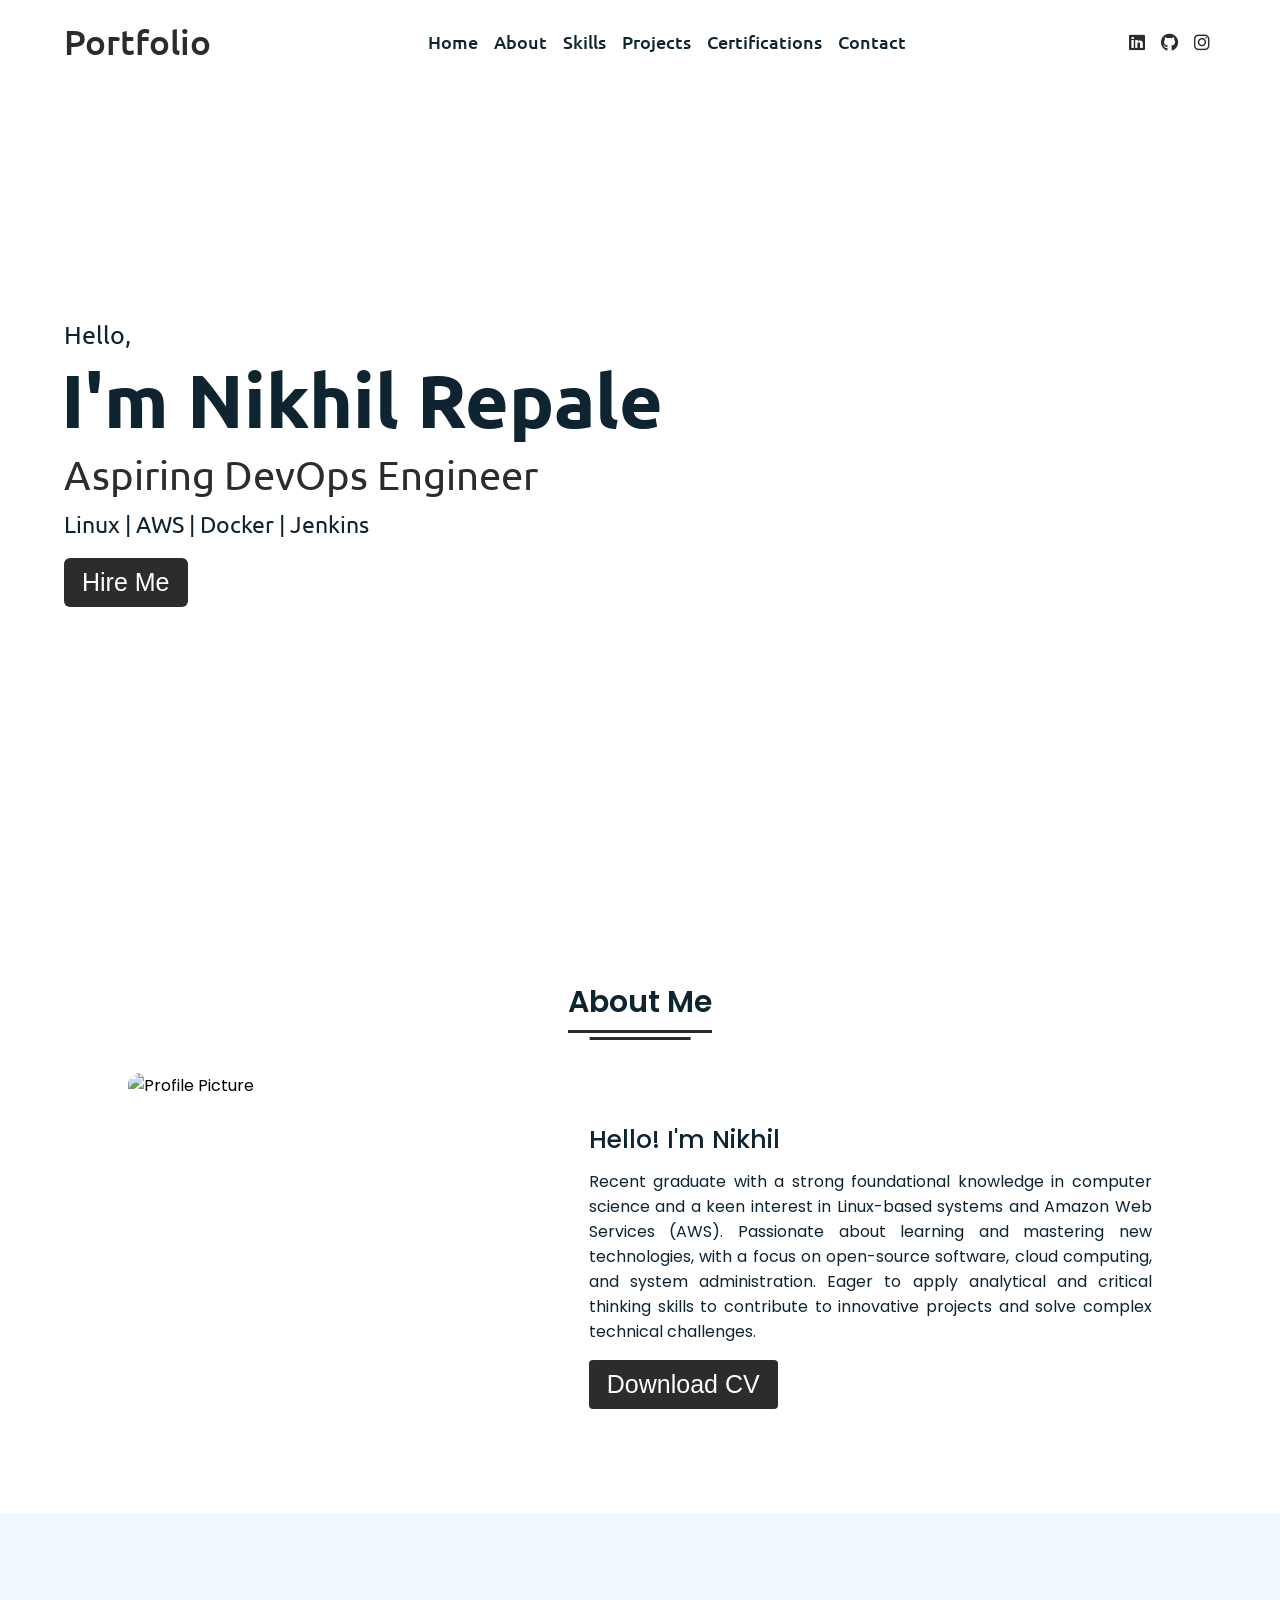
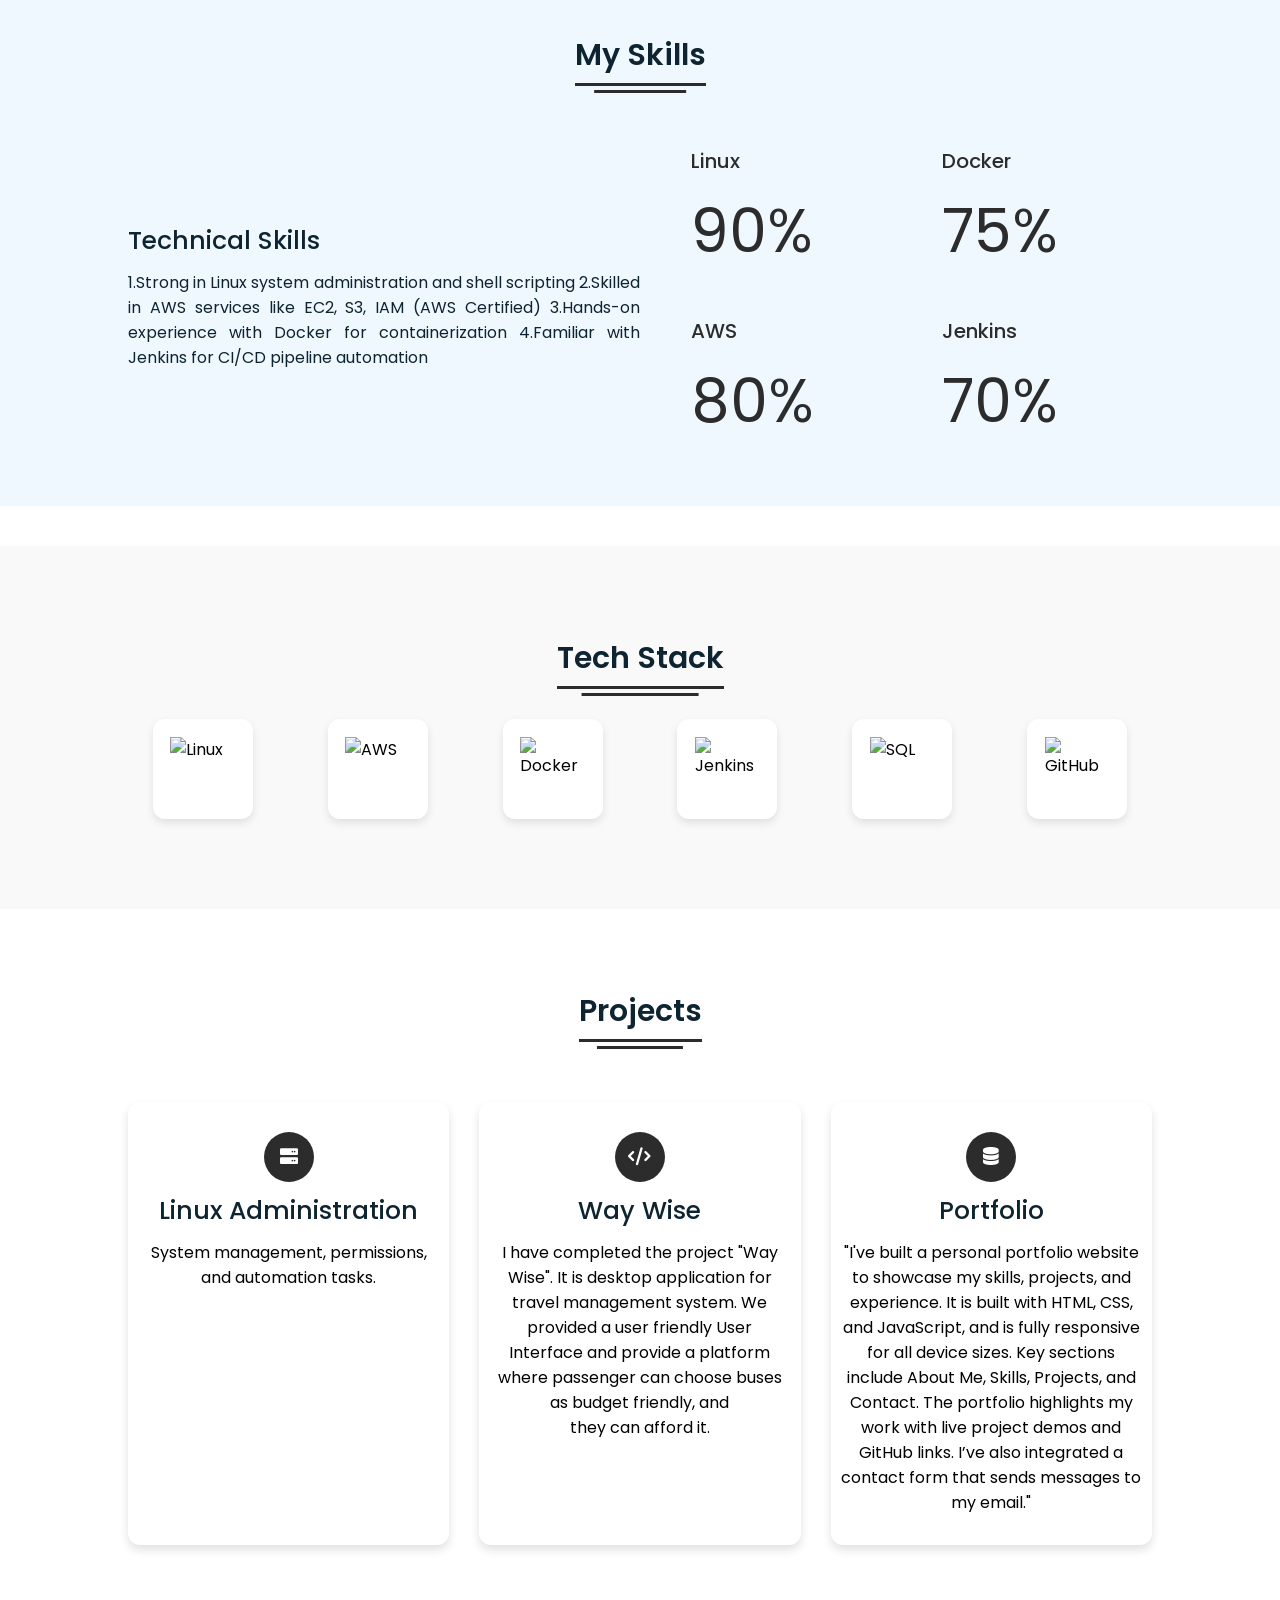
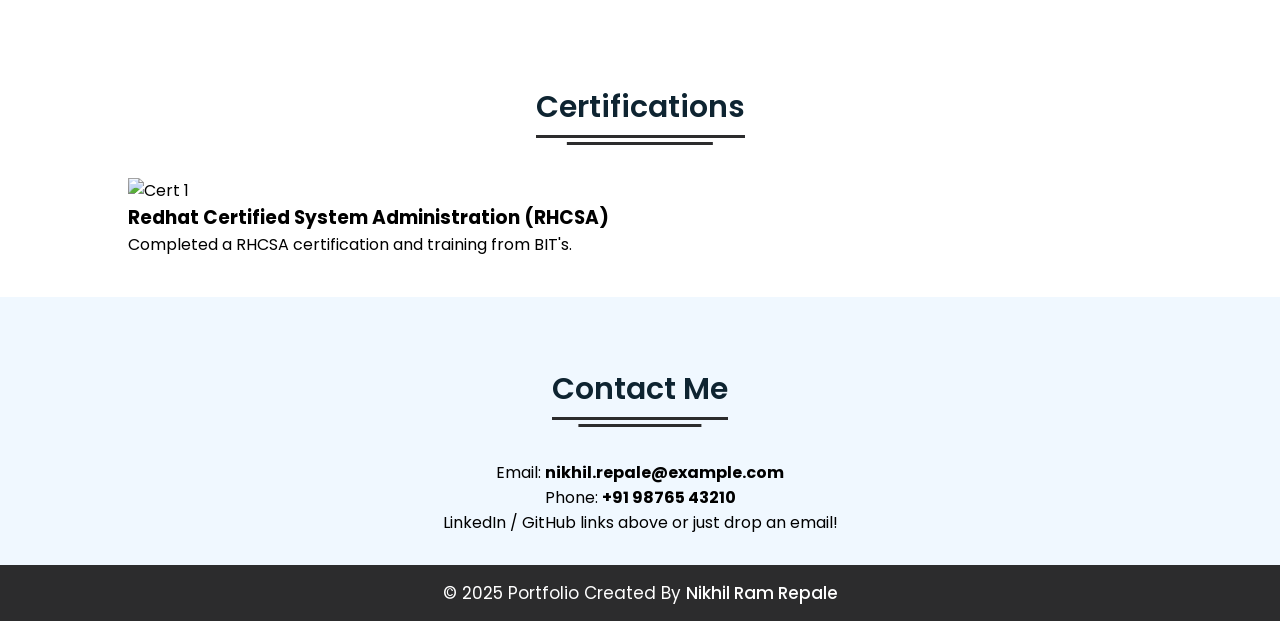
==== index.html @ cbb6d44f "Update index.html" ====
<!DOCTYPE html>
<html lang="en">
<head>
  <meta charset="UTF-8" />
  <meta name="viewport" content="width=device-width, initial-scale=1.0"/>
  <title>Nikhil Repale | Portfolio</title>
  <link rel="stylesheet" href="https://cdnjs.cloudflare.com/ajax/libs/font-awesome/6.0.0-beta3/css/all.min.css"/>
  <link rel="stylesheet" href="style.css" />
</head>
<body>
  <!-- Scroll Button -->
  <div class="scroll-button">
    <a href="#home"><i class="fas fa-arrow-up"></i></a>
  </div>

  <!-- Navigation -->
  <nav>
    <div class="navbar">
      <div class="logo"><a href="#">Portfolio</a></div>
      <ul class="menu">
        <div class="cancel-btn"><i class="fas fa-times"></i></div>
        <li><a href="#home">Home</a></li>
        <li><a href="#about">About</a></li>
        <li><a href="#skills">Skills</a></li>
        <li><a href="#services">Projects</a></li>
        <li><a href="#certifications">Certifications</a></li>
        <li><a href="#contact">Contact</a></li>
      </ul>
      <div class="media-icons">
        <a href="https://www.linkedin.com/in/nikhil-repale-0009b2233/" target="_blank" class="so"><i class="fab fa-linkedin"></i></a>
        <a href="https://github.com/Nikhil-Repale" target="_blank" class="so"><i class="fab fa-github"></i></a>
        <a href="https://www.instagram.com/nik.rn.2202/" target="_blank" class="so"><i class="fab fa-instagram"></i></a>
      </div>
      <div class="menu-btn"><i class="fas fa-bars"></i></div>
    </div>
  </nav>

  <!-- Home Section -->
  <section class="home" id="home">
    <div class="home-content">
      <div class="text-one">Hello,</div>
      <div class="text-two">I'm Nikhil Repale</div>
      <div class="text-three">Aspiring DevOps Engineer</div>
      <div class="text-four">Linux | AWS | Docker | Jenkins </div>
      <div class="button"><button>Hire Me</button></div>
    </div>
  </section>

  <!-- About Section -->
  <section class="about" id="about">
    <div class="content">
      <div class="title"><span>About Me</span></div>
      <div class="about-details">
        <div class="left"><img src=".images/profile.JPG" alt="Profile Picture" /></div>
        <div class="right">
          <div class="topic">Hello! I'm Nikhil</div>
          <p>Recent graduate with a strong foundational knowledge in computer science and a keen interest in Linux-based systems and Amazon Web Services (AWS). Passionate about learning and mastering new technologies, with a focus on open-source software, cloud computing, and system administration. Eager to apply analytical and critical thinking skills to contribute to innovative projects and solve complex technical challenges.</p>
          <div class="button">
            <a href="Nikhil_Repale_Resume2.pdf" download>
              <button>Download CV</button>
            </a>
          </div>
        </div>
      </div>
    </div>
  </section>

  <!-- Skills Section -->
  <section class="skills" id="skills">
    <div class="content">
      <div class="title"><span>My Skills</span></div>
      <div class="skills-details">
        <div class="text">
          <div class="topic">Technical Skills</div>
          <p>1.Strong in Linux system administration and shell scripting

            2.Skilled in AWS services like EC2, S3, IAM (AWS Certified)
            
            3.Hands-on experience with Docker for containerization
            
            4.Familiar with Jenkins for CI/CD pipeline automation</p>
        </div>
        <div class="boxes">
          <div class="box"><div class="topic">Linux</div><div class="per">90%</div></div>
          <div class="box"><div class="topic">Docker</div><div class="per">75%</div></div>
          <div class="box"><div class="topic">AWS</div><div class="per">80%</div></div>
          <div class="box"><div class="topic">Jenkins</div><div class="per">70%</div></div>
        </div>
      </div>
    </div>
  </section>

  <!-- Tech Stack Section -->
  <section class="tech-stack" id="tech-stack">
    <div class="content">
      <div class="title"><span>Tech Stack</span></div>
      <div class="tech-icons">
        <div class="tech-icon">
          <img src="images\maxresdefault.jpg" alt="Linux" />
        </div>
        <div class="tech-icon">
          <img src="images\Amazon-Web-Services-AWS-Symbol.jpg" alt="AWS" />
        </div>
        <div class="tech-icon">
          <img src="images\th.jpg" alt="Docker" />
        </div>
        <div class="tech-icon">
          <img src="images\Jenkins-Emblem (1).jpg" alt="Jenkins" />
        </div>
        <div class="tech-icon">
          <img src="images\sql image.jpg" alt="SQL" />
        </div>
        <div class="tech-icon">
          <img src="images\GitHub-Logo.jpg" alt="GitHub" />
        </div>
      </div>
    </div>
  </section>

  <!-- Projects Section -->
  <section class="services" id="services">
    <div class="content">
      <div class="title"><span>Projects</span></div>
      <div class="boxes">
        <div class="box">
          <div class="icon"><i class="fas fa-server"></i></div>
          <div class="topic">Linux Administration</div>
          <p>System management, permissions, and automation tasks.</p>
        </div>
        <div class="box">
          <div class="icon"><i class="fas fa-code"></i></div>
          <div class="topic">Way Wise</div>
          <p>I have completed the project "Way Wise". It is desktop application for travel management system. We provided a user friendly User Interface and provide a platform where passenger can choose buses as budget friendly, and they can afford it.</p>
        </div>
        <div class="box">
          <div class="icon"><i class="fas fa-database"></i></div>
          <div class="topic">Portfolio</div>
          <p>"I've built a personal portfolio website to showcase my skills, projects, and experience. It is built with HTML, CSS, and JavaScript, and is fully responsive for all device sizes. Key sections include About Me, Skills, Projects, and Contact. The portfolio highlights my work with live project demos and GitHub links. I’ve also integrated a contact form that sends messages to my email."</p>
        </div>
      </div>
    </div>
  </section>

  <!-- Certifications Section -->
  <section class="certifications" id="certifications">
    <div class="content">
      <div class="title"><span>Certifications</span></div>
      <div class="certification">
        <img src="images\Red_Hat_Certified_System_Administrator__RHCSA__Badge20250116-29-49tqzb_page-0001.jpg" alt="Cert 1">
        <h3>Redhat Certified System Administration (RHCSA)</h3>
        <p>Completed a RHCSA certification and training from BIT's.</p>
      </div>
      <!--
      <div class="certification">
        <img src="images\AWS Certified Solutions Architect - Associate certificate_page-0001.jpg" alt="Cert 2">
        <h3>AWS Solution Architect Associate</h3>
        <p>Certified AWS Solution Architect Associate with good knowledge and familiar with AWS platform.</p>
      </div>
      -->
    </div>
  </section>

  <!-- Contact Section -->
  <section class="contact" id="contact">
    <div class="content">
      <div class="title"><span>Contact Me</span></div>
      <div class="text">
        <p>Email: <strong>nikhil.repale@example.com</strong></p>
        <p>Phone: <strong>+91 98765 43210</strong></p>
        <p>LinkedIn / GitHub links above or just drop an email!</p>
      </div>
    </div>
  </section>

  <!-- Footer -->
  <footer>
    <div class="text">
      <span>&copy; 2025 Portfolio Created By <a href="#">Nikhil Ram Repale</a></span>
    </div>
  </footer>

  <script src="script.js"></script>
</body>
</html>
---- style.css ----
/* Google Font CDN Link */
@import url('https://fonts.googleapis.com/css2?family=Poppins:wght@400;500;600;700&family=Ubuntu:wght@400;500;700&display=swap');
*{
  margin: 0;
  padding: 0;
  box-sizing: border-box;
  text-decoration: none;
  scroll-behavior: smooth;
}
/* Custom Scroll Bar CSS */
::-webkit-scrollbar {
    width: 10px;
}
::-webkit-scrollbar-track {
    background: #f1f1f1;
}
::-webkit-scrollbar-thumb {
    background: #2c2c2d;
    border-radius: 12px;
    transition: all 0.3s ease;
}
::-webkit-scrollbar-thumb:hover {
    background: #2c2c2d;
}
/* navbar styling */
nav{
  position: fixed;
  width: 100%;
  padding: 20px 0;
  z-index: 998;
  transition: all 0.3s ease;
  font-family: 'Ubuntu', sans-serif;
}
nav.sticky{
  background: #2c2c2d;
  padding: 13px 0;
}
nav .navbar{
  width: 90%;
  display: flex;
  justify-content: space-between;
  align-items: center;
  margin: auto;
}
nav .navbar .logo a{
  font-weight: 500;
  font-size: 35px;
  color: #2c2c2d;
}
nav.sticky .navbar .logo a{
  color: #fff;
}
nav .navbar .menu{
  display: flex;
  position: relative;
}
nav .navbar .menu li{
  list-style: none;
  margin: 0 8px;
}
.navbar .menu a{
  font-size: 18px;
  font-weight: 500;
  color: #0E2431;
  padding: 6px 0;
  transition: all 0.4s ease;
}
.navbar .menu a:hover{
  color: #2c2c2d;
}
nav.sticky .menu a{
  color: #FFF;
}
nav.sticky .menu a:hover{
  color: #0E2431;
}
.navbar .media-icons a{
  color: #2c2c2d;
  font-size: 18px;
  margin: 0 6px;
}
nav.sticky .media-icons a{
  color: #FFF;
}
/* Side Navigation Menu Button CSS */
nav .menu-btn,
.navbar .menu .cancel-btn{
  position: absolute;
  color: #fff;
  right: 30px;
  top: 20px;
  font-size: 20px;
  cursor: pointer;
  transition: all 0.3s ease;
  display: none;
}
nav .menu-btn{
  color: #2c2c2d;
}
nav.sticky .menu-btn{
  color: #FFF;
}
.navbar .menu .menu-btn{
  color: #fff;
}
/* home section styling */
.home{
  height: 100vh;
  width: 100%;
  background: url("images/background.png") no-repeat;
  background-size: cover;
  background-position: center;
  background-attachment: fixed;
  font-family: 'Ubuntu', sans-serif;
}
.home .home-content{
  width: 90%;
  height: 100%;
  margin: auto;
  display: flex;
  flex-direction: column;
  justify-content: center;
}
.home .text-one{
  font-size: 25px;
  color: #0E2431;
}
.home .text-two{
  color: #0E2431;
  font-size: 75px;
  font-weight: 600;
  margin-left: -3px;
}
.home .text-three{
  font-size: 40px;
  margin: 5px 0;
  color: #2c2c2d;
}
.home .text-four{
  font-size: 23px;
  margin: 5px 0;
  color: #0E2431;
}
.home .button{
  margin: 14px 0;
}
.home .button button{
  outline: none;
  padding: 8px 16px;
  border-radius: 6px;
  font-size: 25px;
  font-weight: 400;
  background: #2c2c2d;
  color: #fff;
  cursor: pointer;
  border: 2px solid transparent;
  transition: all 0.4s ease;
}
.home .button button:hover{
  border-color: #2c2c2d;
  background-color: #fff;
  color: #2c2c2d;
}
/* About Section Styling */
section{
  padding-top: 40px;
}
section .content{
  width: 80%;
  margin: 40px auto;
  font-family: 'Poppins', sans-serif;
}
.about .about-details{
  display: flex;
  justify-content: space-between;
  align-items: center;
}
section .title{
  display: flex;
  justify-content: center;
  margin-bottom: 40px;
}
section .title span{
  color: #0E2431;
  font-size: 30px;
  font-weight: 600;
  position: relative;
  padding-bottom: 8px;
}
section .title span::before,
section .title span::after{
  content: '';
  position: absolute;
  height: 3px;
  width: 100%;
  background: #2c2c2d;
  left: 0;
  bottom: 0;
}
section .title span::after{
  bottom: -7px;
  width: 70%;
  left: 50%;
  transform: translateX(-50%);
}
.about .about-details .left{
  width: 45%;
}
.about .left img{
  height: 400px;
  width: 400px;
  object-fit: cover;
  border-radius: 12px;
}
.about-details .right{
  width: 55%;
}
section  .topic{
  color: #0E2431;
  font-size: 25px;
  font-weight: 500;
  margin-bottom: 10px;
}
.about-details .right p{
  text-align: justify;
  color: #0E2431;
}
section .button{
  margin: 16px 0;
}
section .button button{
  outline: none;
  padding: 8px 16px;
  border-radius: 4px;
  font-size: 25px;
  font-weight: 400;
  background: #2c2c2d;
  color: #fff;
  border: 2px solid transparent;
  cursor: pointer;
  transition: all 0.4s ease;
}
section .button button:hover{
  border-color: #2c2c2d;
  background-color: #fff;
  color: #2c2c2d;
}
/* My Skills CSS */
.skills{
  background: #F0F8FF;
}
.skills .content{
  padding: 40px 0;
}
.skills .skills-details{
  display: flex;
  justify-content: space-between;
  align-items: center;
}
.skills-details .text{
  width: 50%;
}
.skills-details p{
  color: #0E2431;
  text-align: justify;
}
.skills .skills-details .experience{
  display: flex;
  align-items: center;
  margin: 0 10px;
}
.skills-details .experience .num{
  color: #0E2431;
  font-size: 80px;
}
.skills-details .experience .exp{
  color: #0E2431;
  margin-left: 20px;
  font-size: 18px;
  font-weight: 500;
  margin: 0 6px;
}
.skills-details .boxes{
  width: 45%;
  display: flex;
  flex-wrap: wrap;
  justify-content: space-between;
}
.skills-details .box{
  width: calc(100% / 2 - 20px);
  margin: 20px 0;
}
.skills-details .boxes .topic{
  font-size: 20px;
  color: #2c2c2d;
}
.skills-details .boxes .per{
  font-size: 60px;
  color: #2c2c2d;
}
/* Tech Stack Icons */
.tech-stack {
  padding: 50px 0;
  background-color: #f9f9f9;
}

.tech-stack .title {
  text-align: center;
  font-size: 30px;
  margin-bottom: 30px;
  font-weight: bold;
}

.tech-icons {
  display: grid;
  grid-template-columns: repeat(auto-fit, minmax(100px, 1fr));
  gap: 20px;
  justify-items: center;
  align-items: center;
}

.tech-icon {
  width: 80px;
  height: 80px;
  background-color: #fff;
  border-radius: 10px;
  box-shadow: 0 4px 6px rgba(0, 0, 0, 0.1);
  overflow: hidden;
  display: flex;
  justify-content: center;
  align-items: center;
  transition: transform 0.3s ease, box-shadow 0.3s ease;
}

.tech-icon img {
  width: 60%;
  height: 60%;
  object-fit: contain;
}

.tech-icon:hover {
  transform: scale(1.1);
  box-shadow: 0 8px 12px rgba(0, 0, 0, 0.2);
}
/* images */
img {
  max-width: 100%;
  height: auto;
  display: block;
}

/* Tech Stack Icons */
.tech-stack {
  padding: 50px 0;
  background-color: #f9f9f9;
}

.tech-stack .title {
  text-align: center;
  font-size: 30px;
  margin-bottom: 30px;
  font-weight: bold;
}

.tech-icons {
  display: grid;
  grid-template-columns: repeat(auto-fit, minmax(120px, 1fr));
  gap: 25px;
  justify-items: center;
  align-items: center;
}

.tech-icon {
  width: 100px;
  height: 100px;
  background-color: #fff;
  border-radius: 12px;
  box-shadow: 0 4px 8px rgba(0, 0, 0, 0.1);
  overflow: hidden;
  display: flex;
  justify-content: center;
  align-items: center;
  transition: transform 0.3s ease, box-shadow 0.3s ease;
}

.tech-icon img {
  width: 65%;
  height: 65%;
  object-fit: contain;
}

.tech-icon:hover {
  transform: scale(1.1);
  box-shadow: 0 8px 16px rgba(0, 0, 0, 0.2);
}


/* My Services CSS */
.services .boxes{
  display: flex;
  flex-wrap: wrap;
  justify-content: space-between;
}
.services .boxes .box{
  margin: 20px 0;
  width: calc(100% / 3 - 20px);
  text-align: center;
  border-radius: 12px;
  padding: 30px 10px;
  box-shadow: 0 5px 10px rgba(0, 0, 0, 0.12);
  cursor: default;
  transition: all 0.4s ease;
}
.services .boxes .box:hover{
  background: #2c2c2d;
  color: #fff;
}
.services .boxes .box .icon{
  height: 50px;
  width: 50px;
  background: #2c2c2d;
  border-radius: 50%;
  text-align: center;
  line-height: 50px;
  font-size: 18px;
  color: #fff;
  margin: 0 auto 10px auto;
  transition: all 0.4s ease;
}
.boxes .box:hover .icon{
  background-color: #fff;
  color: #2c2c2d;
}
.services .boxes .box:hover .topic,
.services .boxes .box:hover p{
  color: #fff;
}
/* Contact Me CSS */
.contact{
  background: #F0F8FF;
}
.contact .content{
  margin: 0 auto;
  padding: 30px 0;
}
.contact .text{
  width: 80%;
  text-align: center;
  margin: auto;
}
/* Footer CSS */
footer{
  background: #2c2c2d;
  padding: 15px 0;
  text-align: center;
  font-family: 'Poppins', sans-serif;
}
footer .text span{
  font-size: 17px;
  font-weight: 400;
  color: #fff;
}
footer .text span a{
  font-weight: 500;
  color: #FFF;
}
footer .text span a:hover{
  text-decoration: underline;
}
/* Scroll TO Top Button CSS */
.scroll-button a{
  position: fixed;
  bottom: 20px;
  right: 20px;
  color: #fff;
  background: #2c2c2d;
  padding: 7px 12px;;
  font-size: 18px;
  border-radius: 6px;
  box-shadow: rgba(0, 0, 0, 0.15);
  display: none;
}
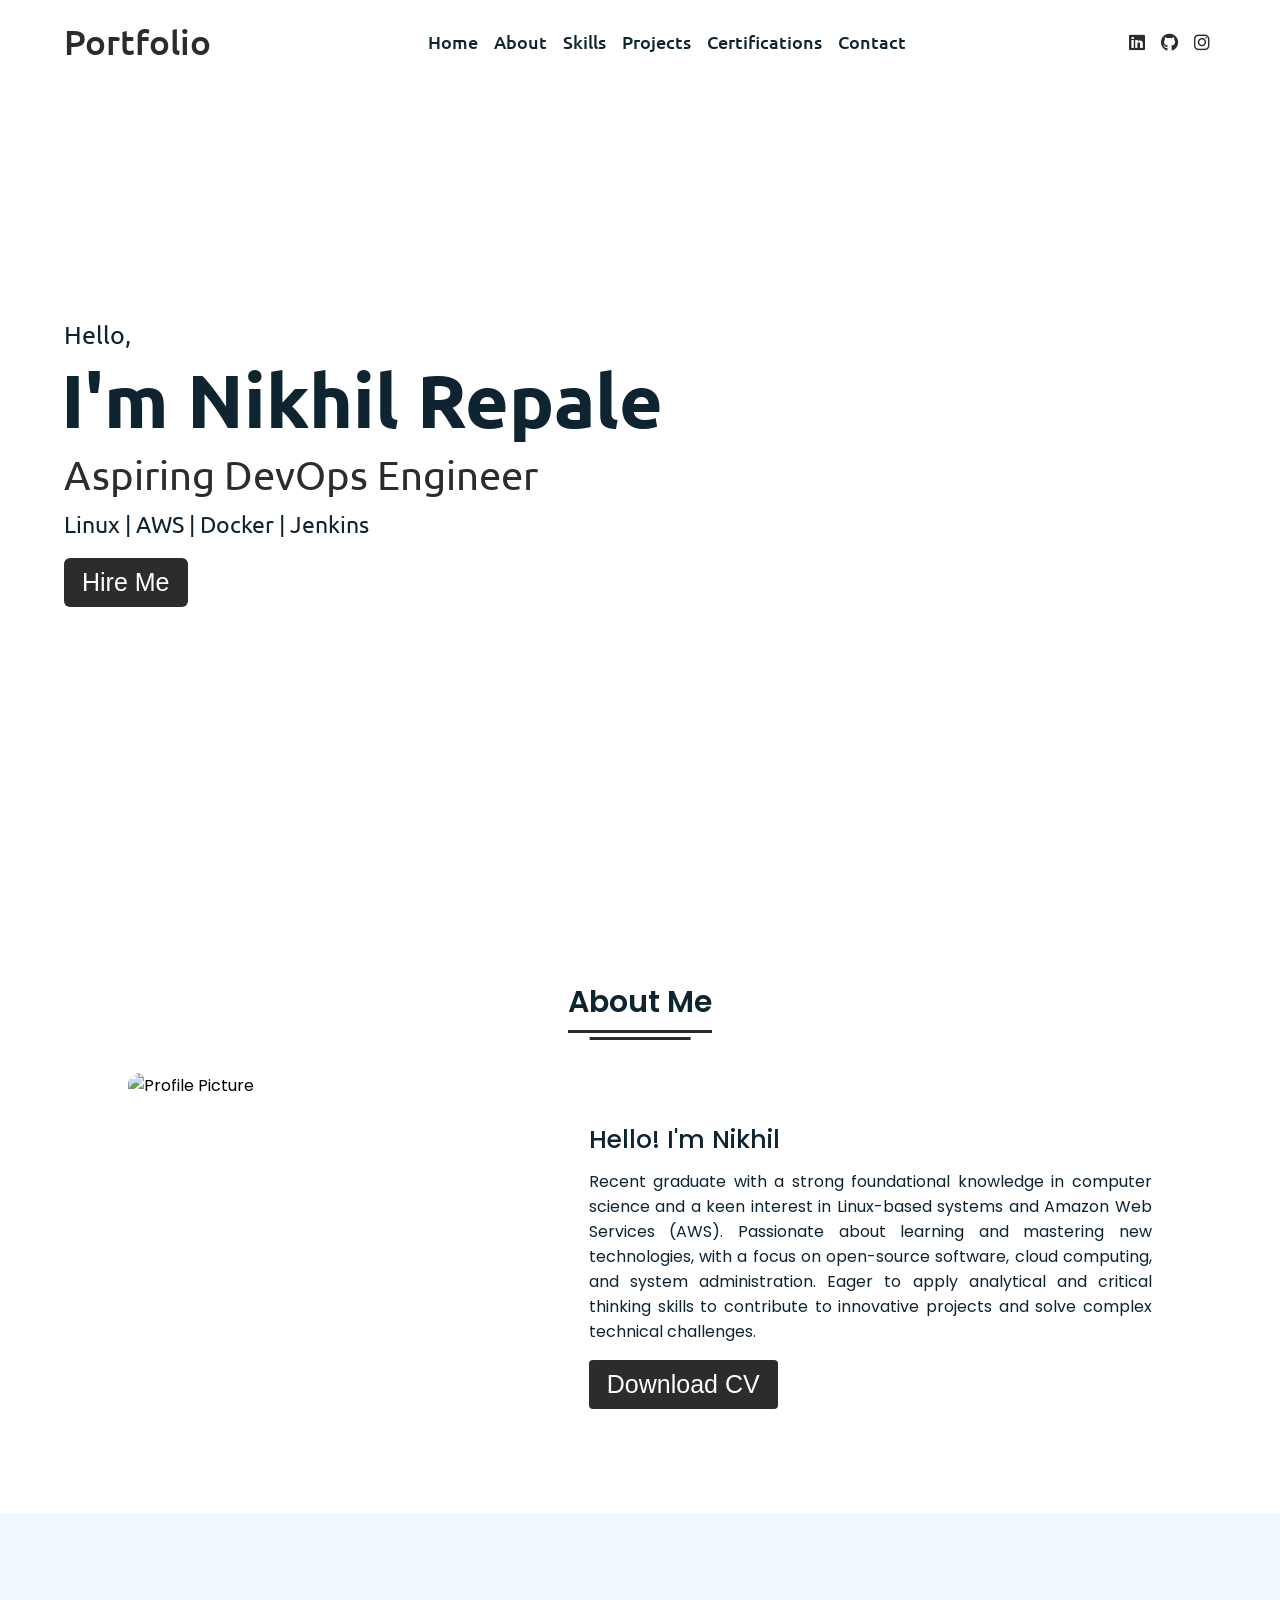
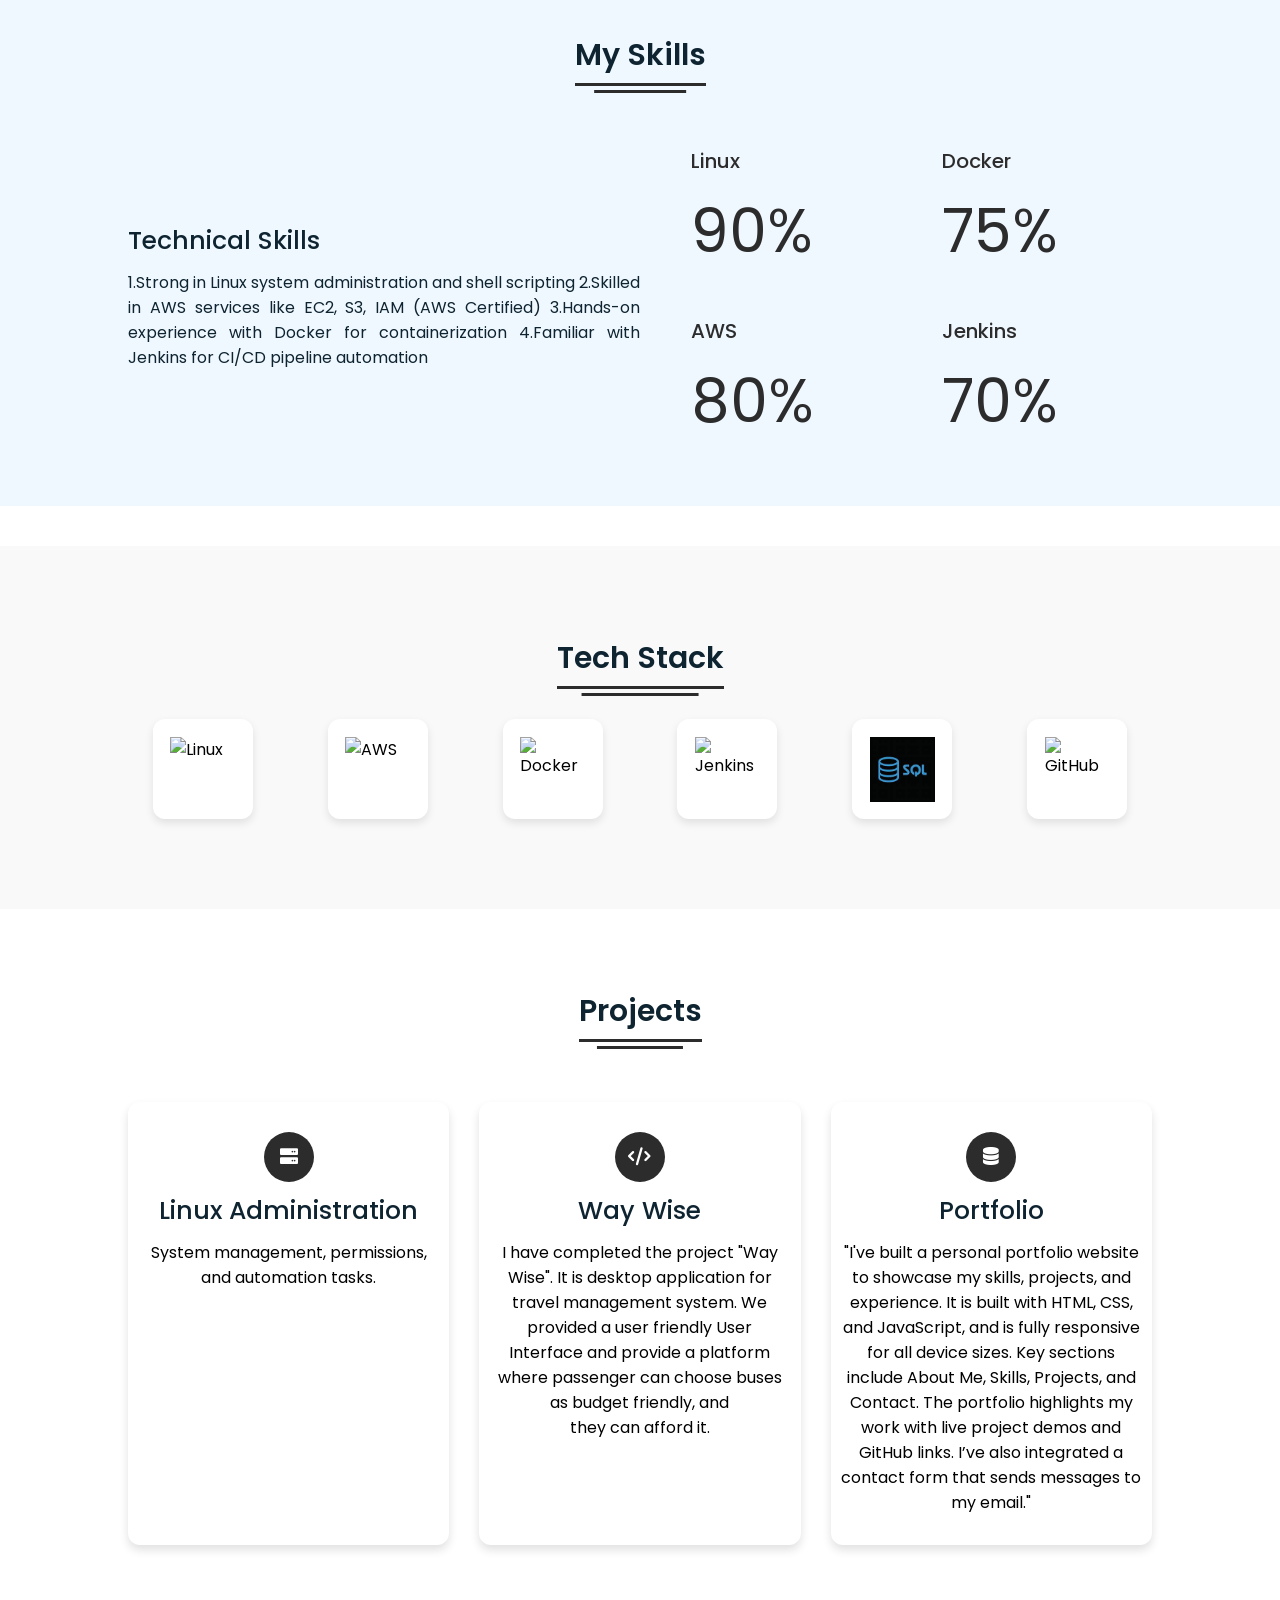
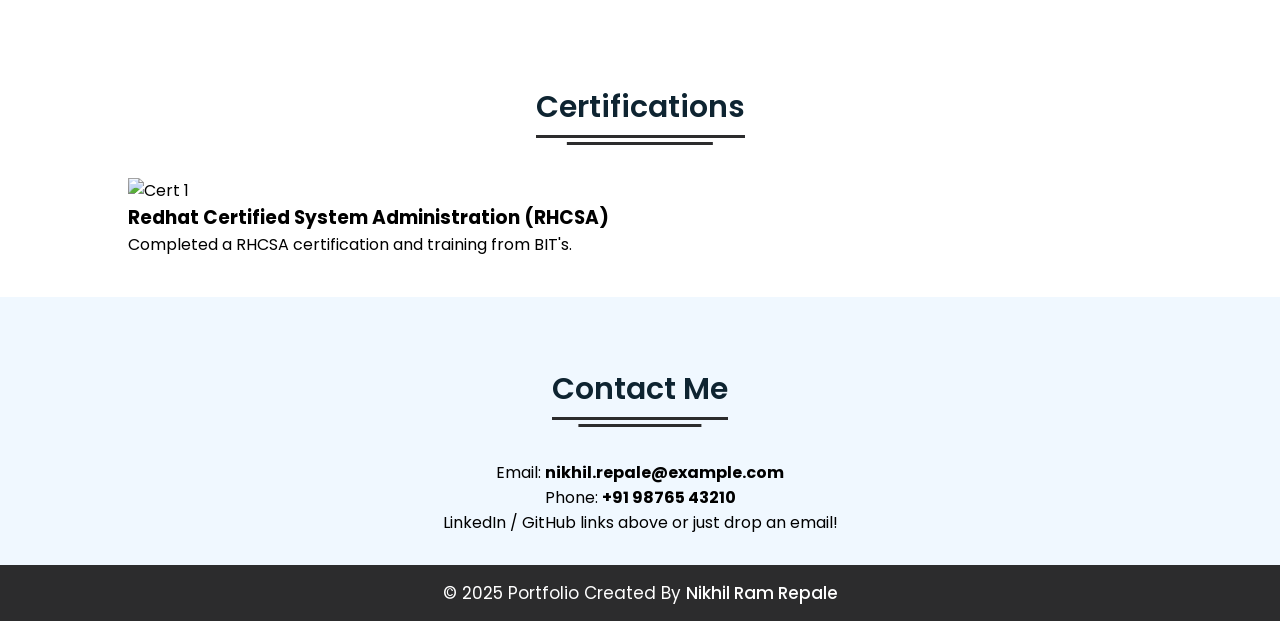
==== commit 3fff452b: "Update index.html" ====
--- a/index.html
+++ b/index.html
@@ -108,7 +108,7 @@
           <img src="images\Jenkins-Emblem (1).jpg" alt="Jenkins" />
         </div>
         <div class="tech-icon">
-          <img src="images\sql image.jpg" alt="SQL" />
+          <img src="sql image.jpg" alt="SQL" />
         </div>
         <div class="tech-icon">
           <img src="images\GitHub-Logo.jpg" alt="GitHub" />
@@ -186,3 +186,4 @@
 
 
 
+
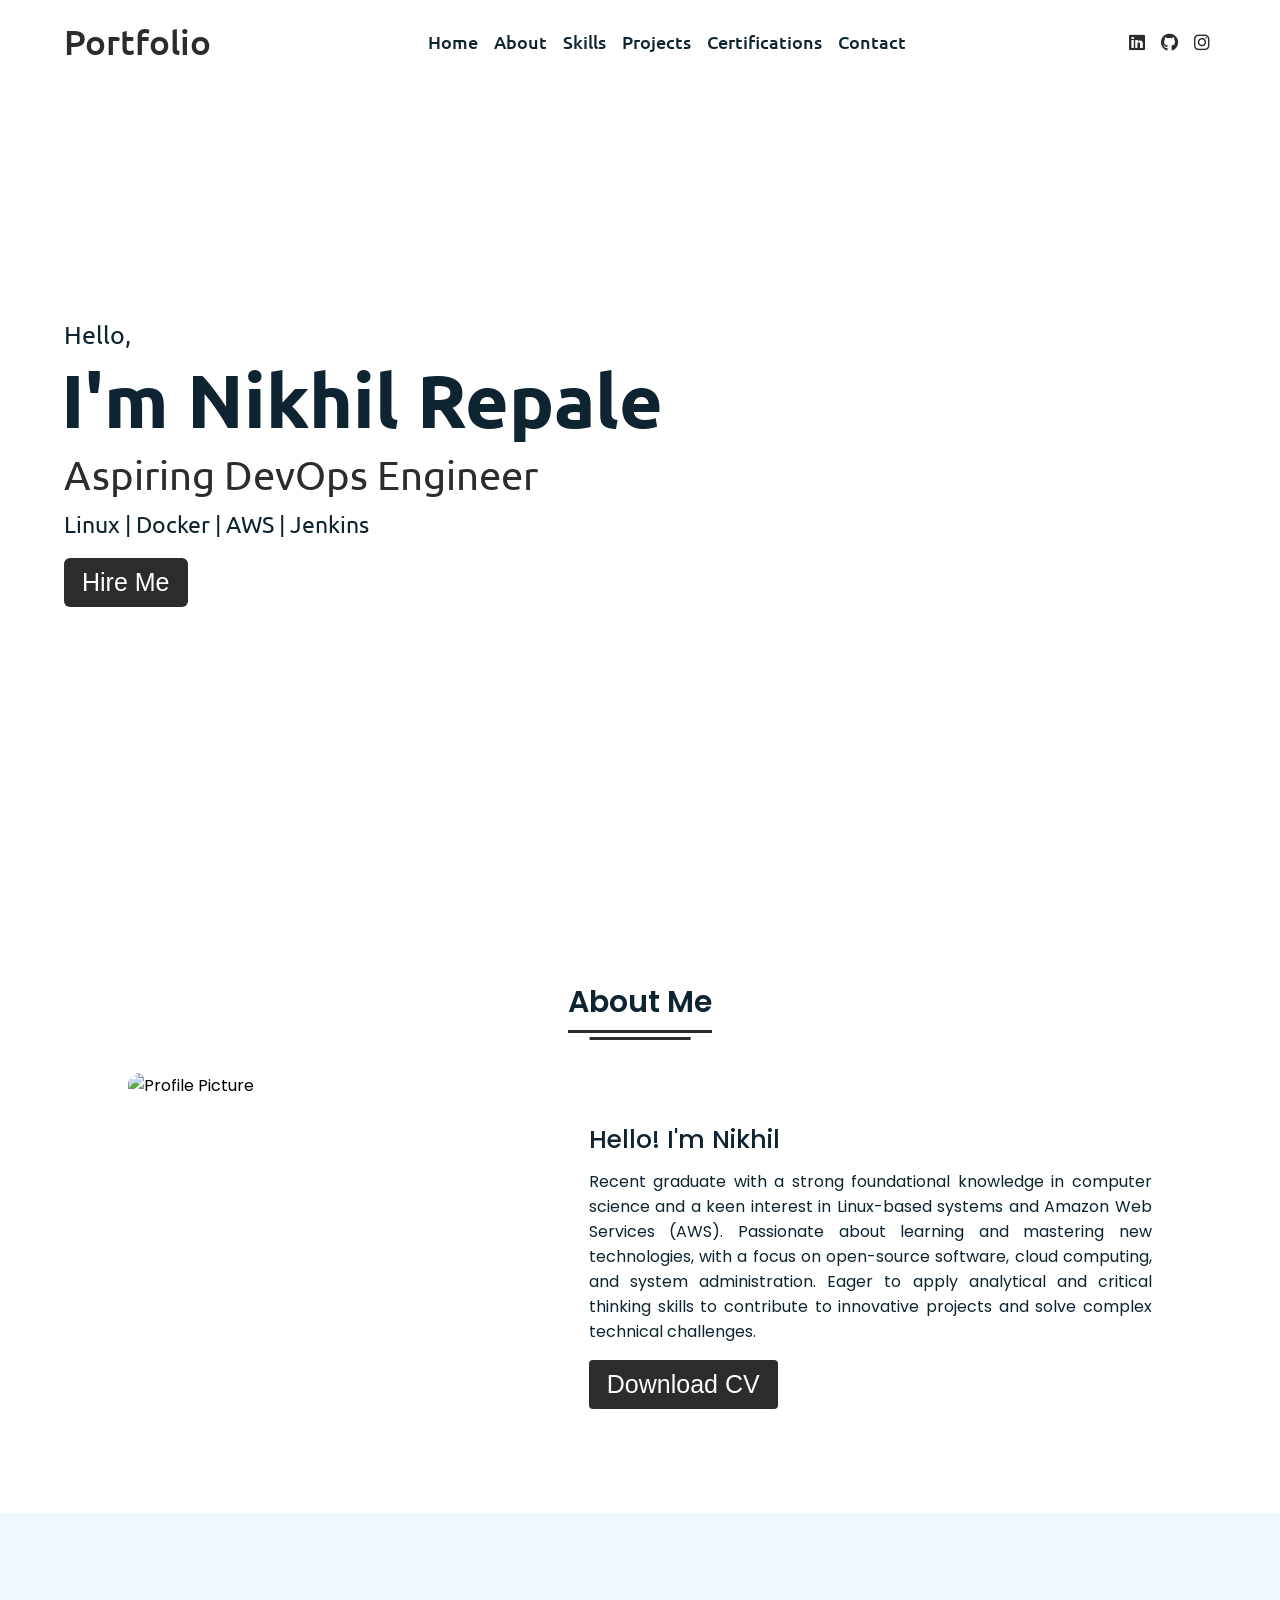
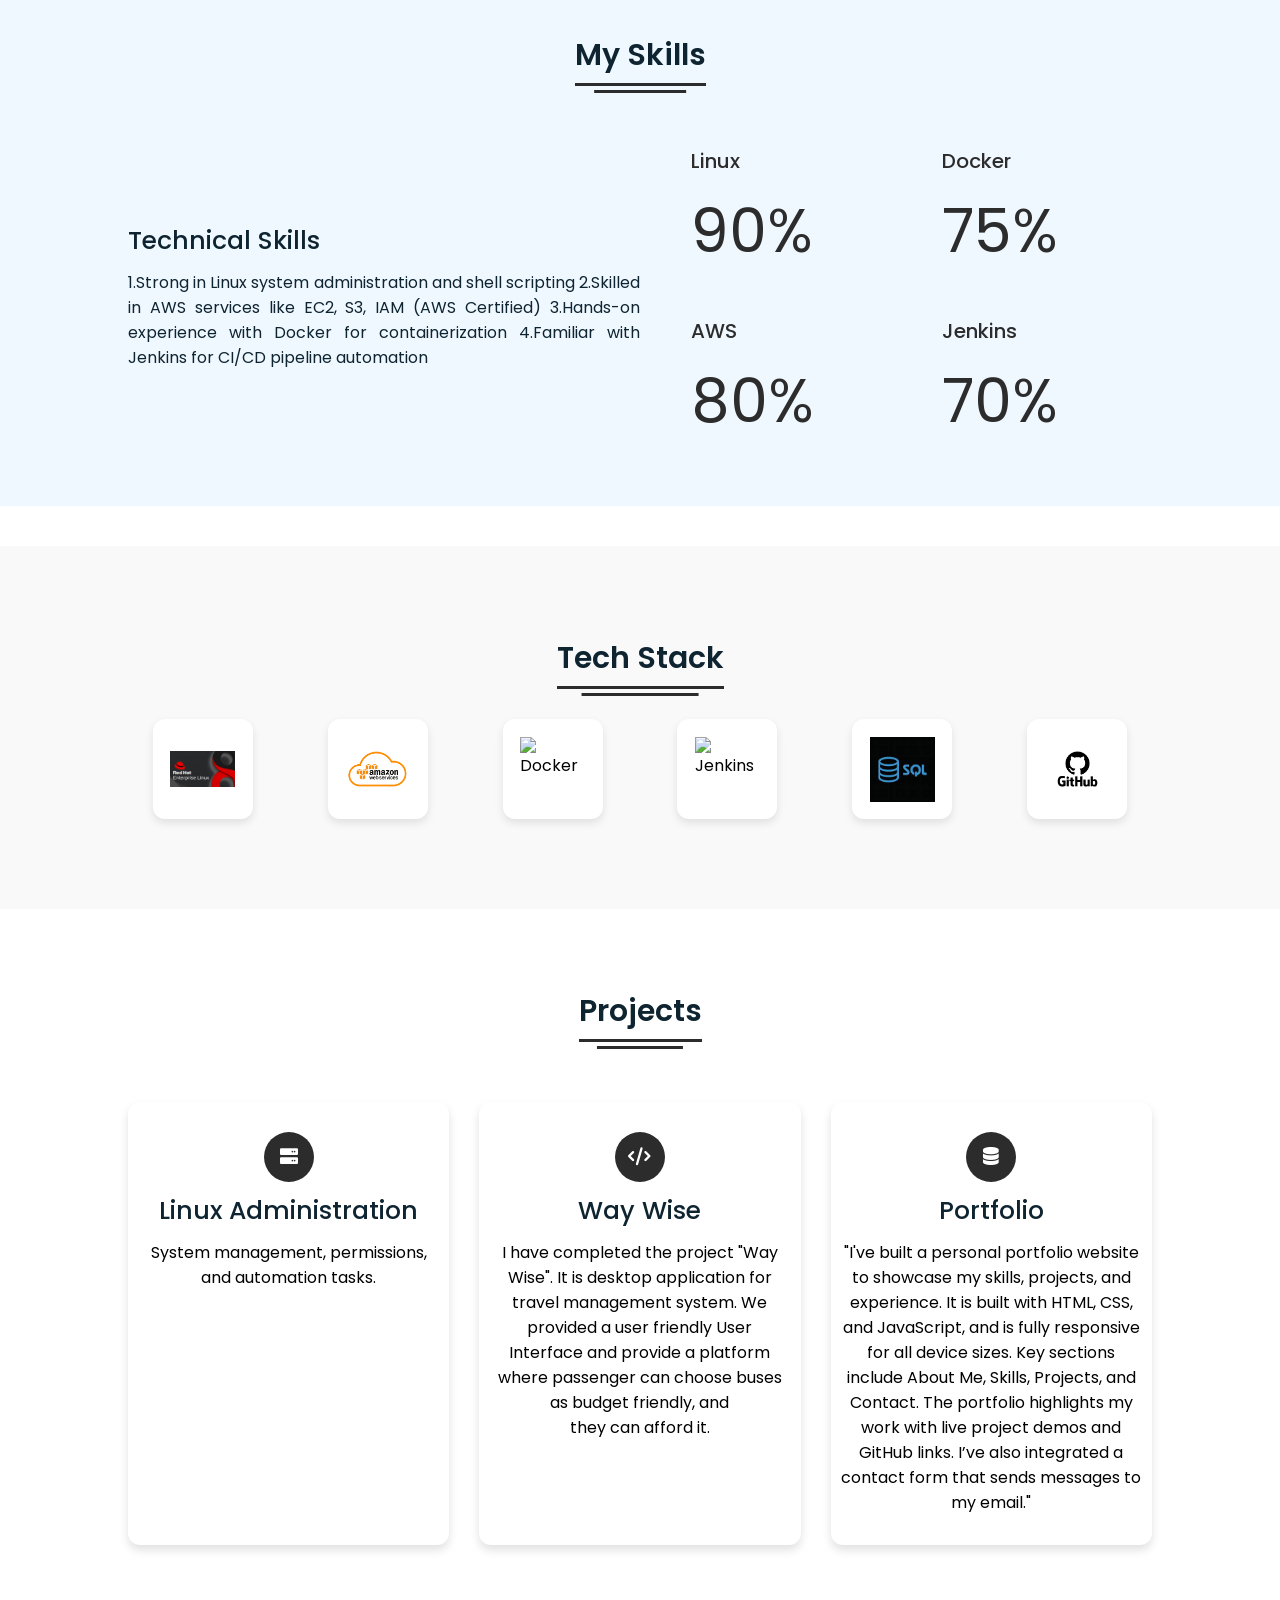
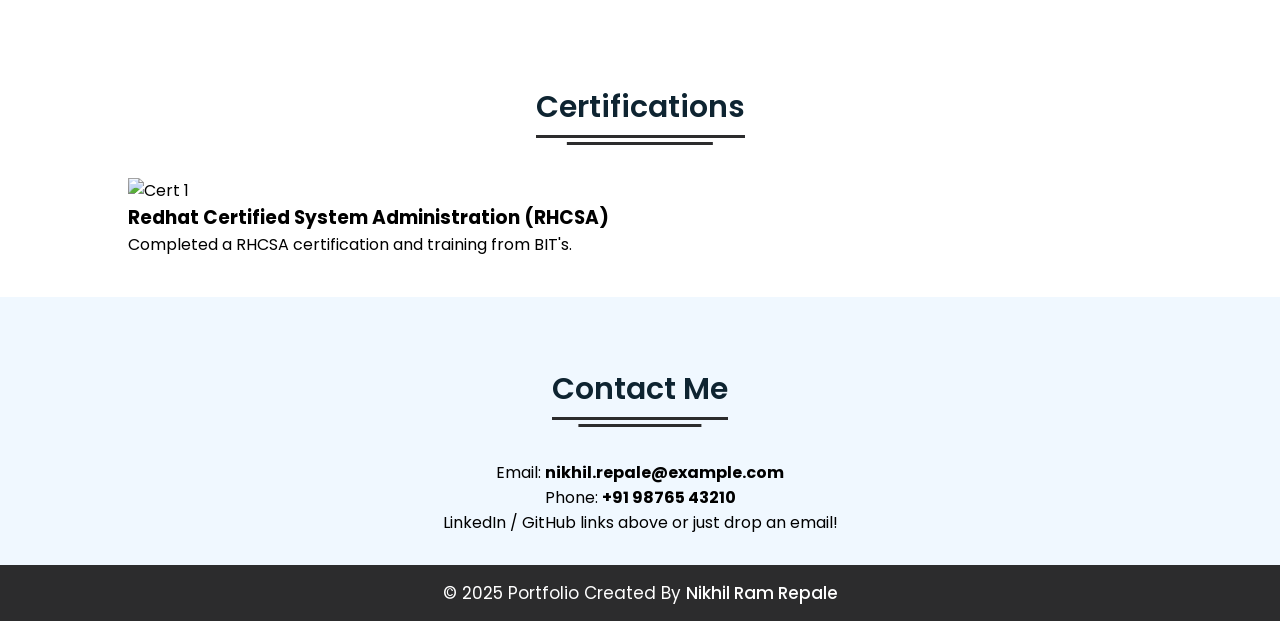
==== commit fdcbef63: "Update index.html" ====
--- a/index.html
+++ b/index.html
@@ -41,7 +41,7 @@
       <div class="text-one">Hello,</div>
       <div class="text-two">I'm Nikhil Repale</div>
       <div class="text-three">Aspiring DevOps Engineer</div>
-      <div class="text-four">Linux | AWS | Docker | Jenkins </div>
+      <div class="text-four">Linux | Docker | AWS | Jenkins </div>
       <div class="button"><button>Hire Me</button></div>
     </div>
   </section>
@@ -96,13 +96,13 @@
       <div class="title"><span>Tech Stack</span></div>
       <div class="tech-icons">
         <div class="tech-icon">
-          <img src="images\maxresdefault.jpg" alt="Linux" />
+          <img src="images/maxresdefault.jpg" alt="Linux" />  
         </div>
         <div class="tech-icon">
           <img src="images\Amazon-Web-Services-AWS-Symbol.jpg" alt="AWS" />
         </div>
         <div class="tech-icon">
-          <img src="images\th.jpg" alt="Docker" />
+          <img src="https://github.com/Nikhil-Repale/portfolio/blob/1aacc57caa2f0353033992e7604b5149ed235bdc/images/th.jpg" alt="Docker" />
         </div>
         <div class="tech-icon">
           <img src="images\Jenkins-Emblem (1).jpg" alt="Jenkins" />
@@ -187,3 +187,4 @@
 
 
 
+
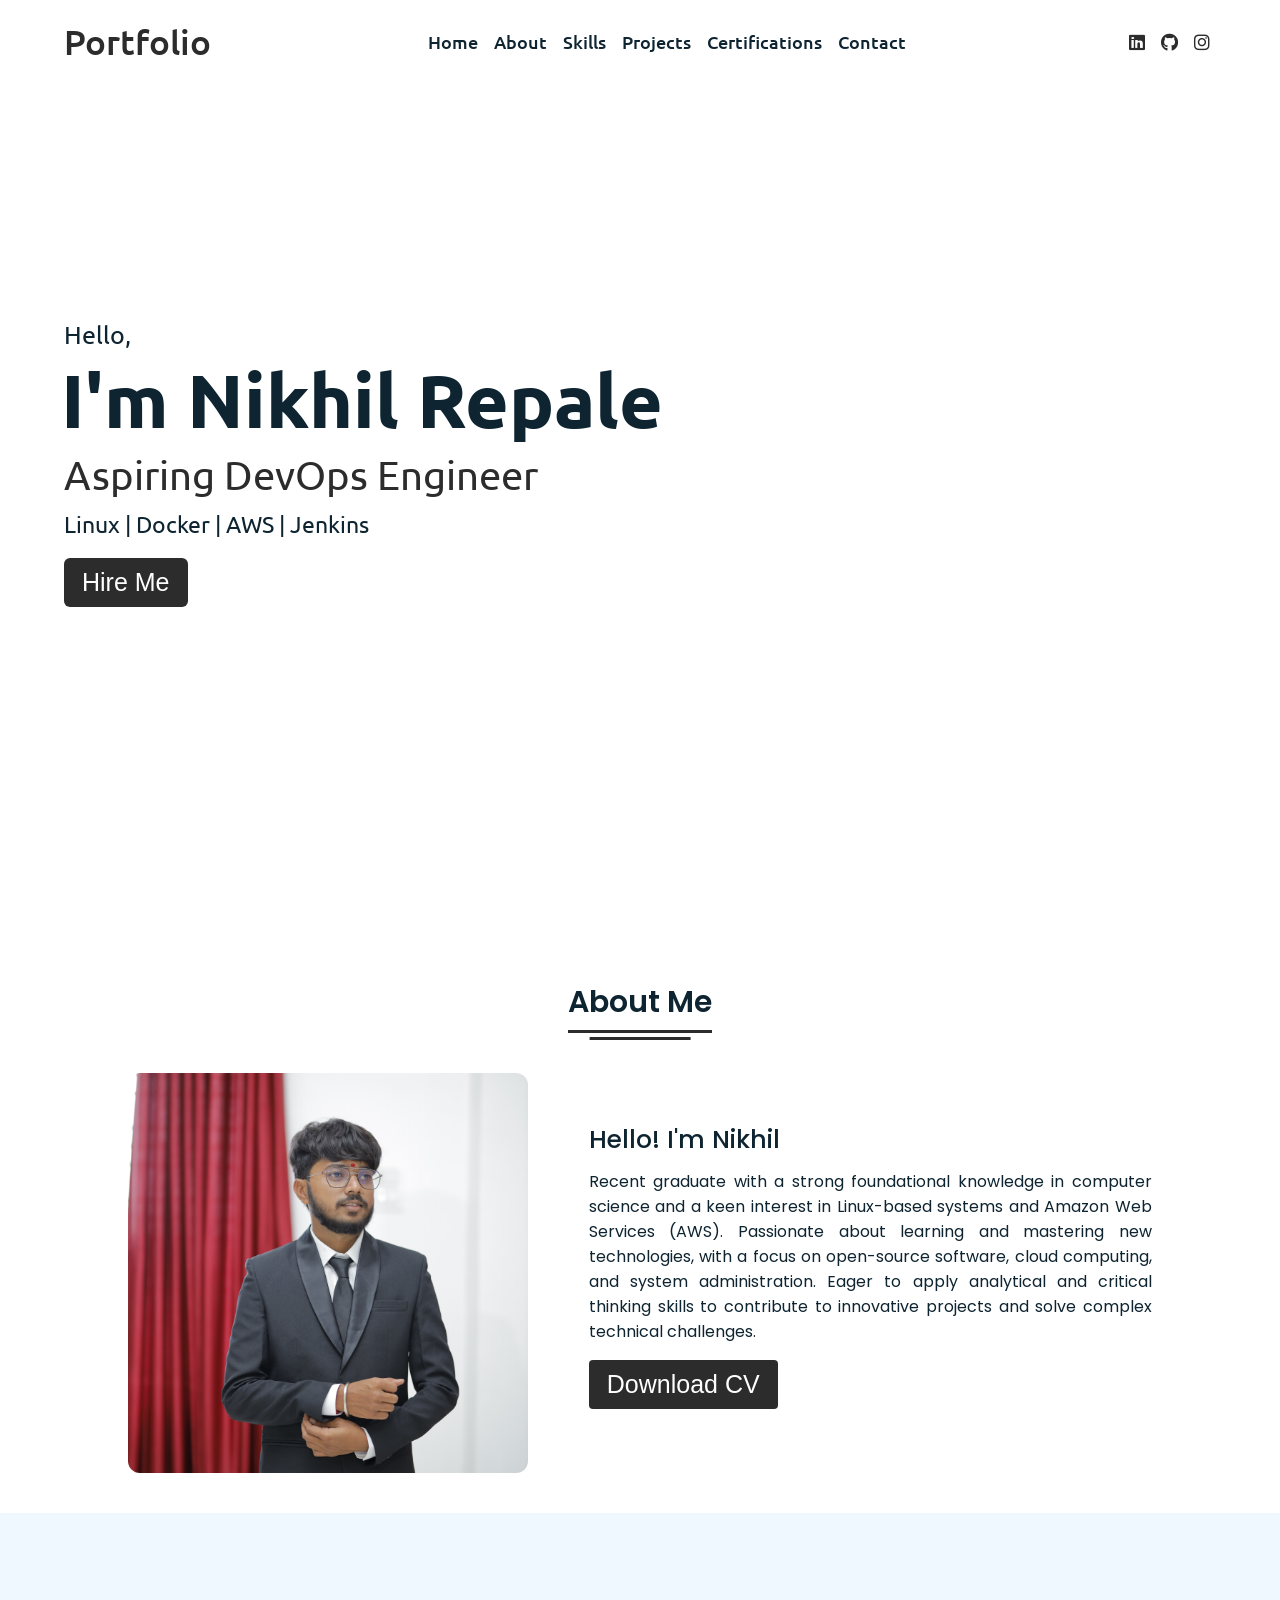
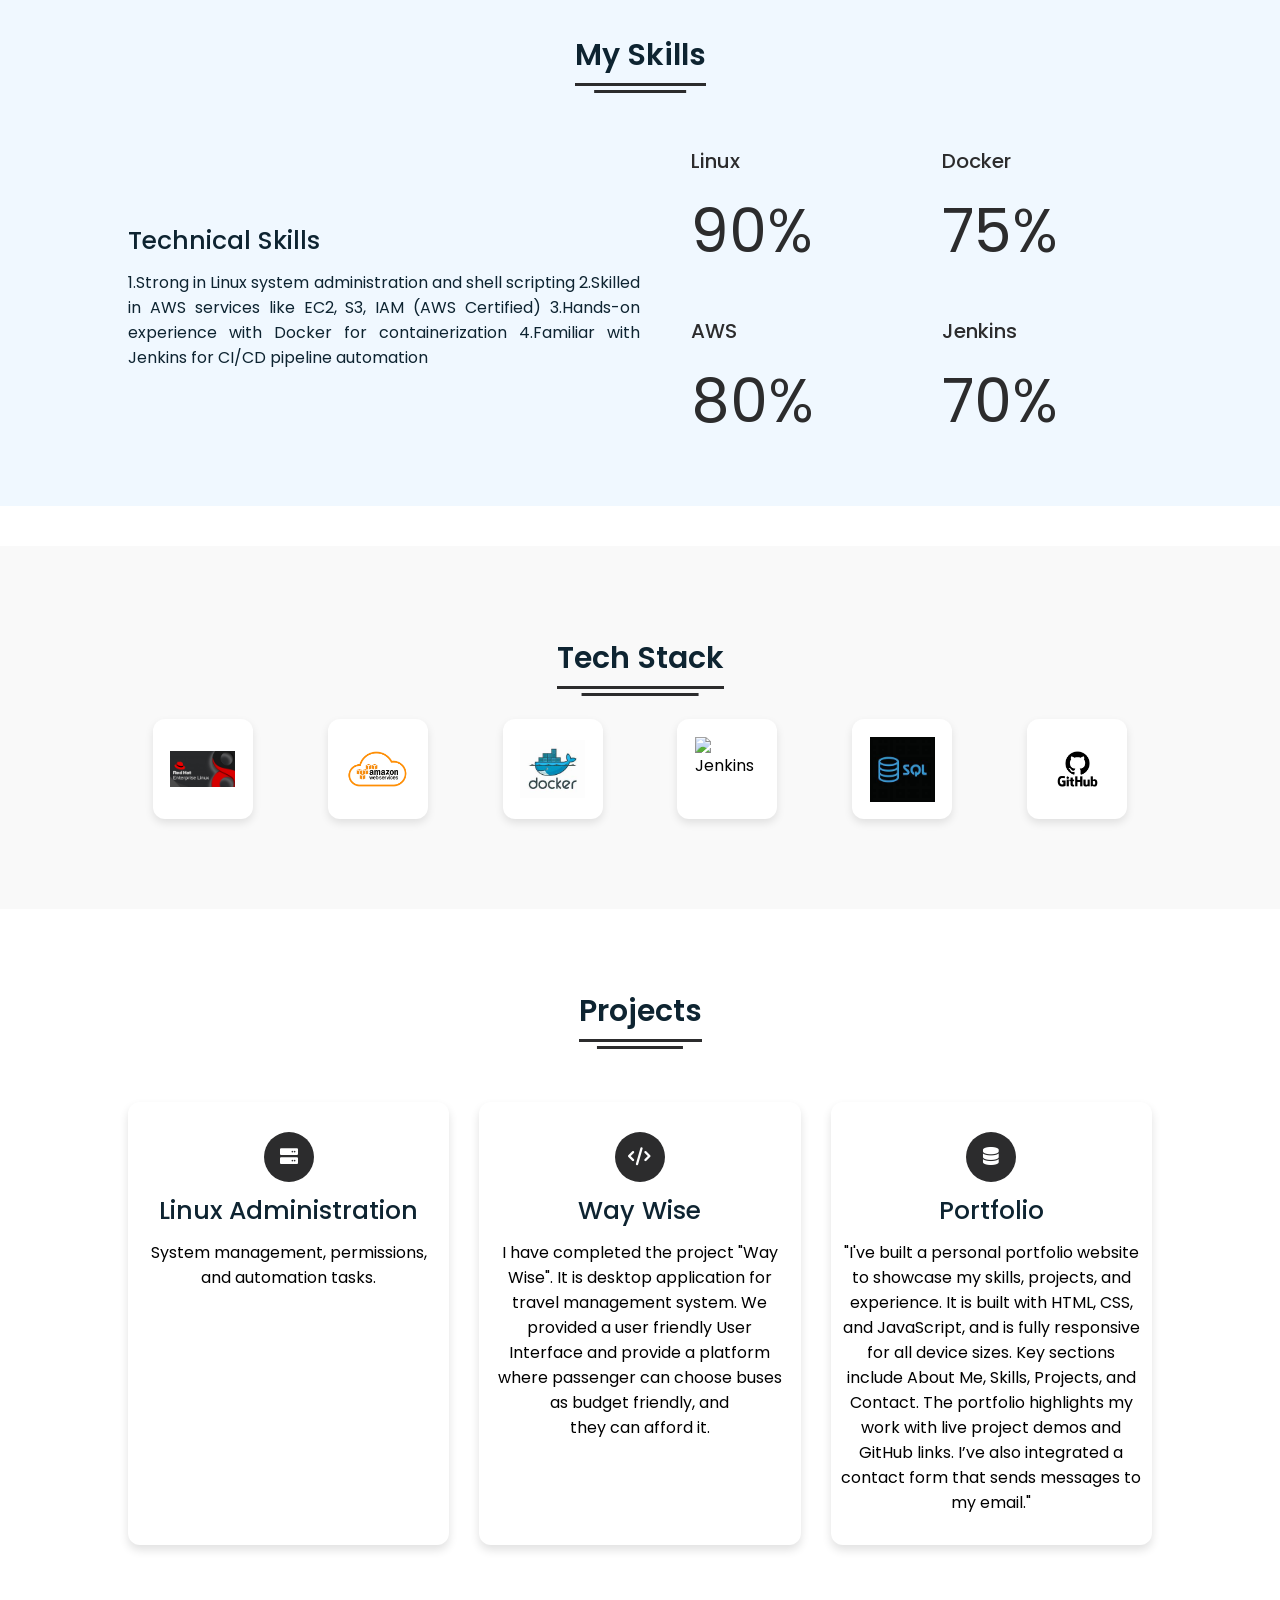
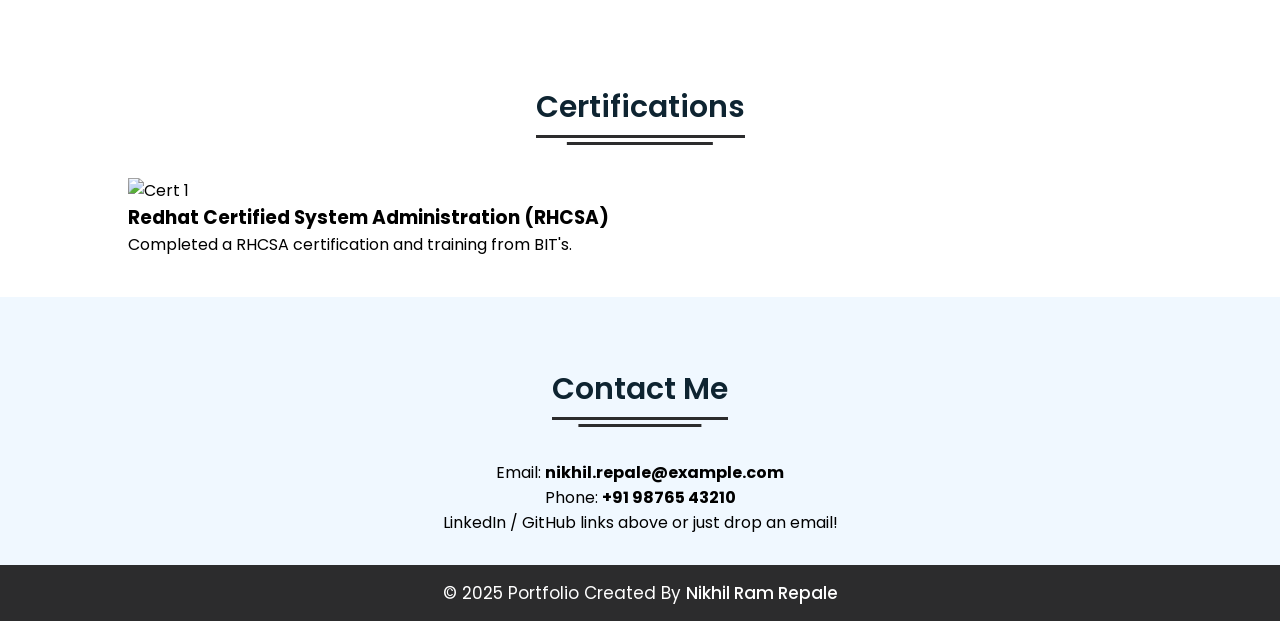
==== commit 96df4a3b: "Update index.html" ====
--- a/index.html
+++ b/index.html
@@ -51,7 +51,7 @@
     <div class="content">
       <div class="title"><span>About Me</span></div>
       <div class="about-details">
-        <div class="left"><img src=".images/profile.JPG" alt="Profile Picture" /></div>
+        <div class="left"><img src="./images/profile.JPG" alt="Profile Picture" /></div>
         <div class="right">
           <div class="topic">Hello! I'm Nikhil</div>
           <p>Recent graduate with a strong foundational knowledge in computer science and a keen interest in Linux-based systems and Amazon Web Services (AWS). Passionate about learning and mastering new technologies, with a focus on open-source software, cloud computing, and system administration. Eager to apply analytical and critical thinking skills to contribute to innovative projects and solve complex technical challenges.</p>
@@ -102,16 +102,16 @@
           <img src="images\Amazon-Web-Services-AWS-Symbol.jpg" alt="AWS" />
         </div>
         <div class="tech-icon">
-          <img src="https://github.com/Nikhil-Repale/portfolio/blob/1aacc57caa2f0353033992e7604b5149ed235bdc/images/th.jpg" alt="Docker" />
+          <img src="./images/th.jpg" alt="Docker" />
         </div>
         <div class="tech-icon">
-          <img src="images\Jenkins-Emblem (1).jpg" alt="Jenkins" />
+          <img src="./images\Jenkins-Emblem (1).jpg" alt="Jenkins" />
         </div>
         <div class="tech-icon">
-          <img src="sql image.jpg" alt="SQL" />
+          <img src="./sql image.jpg" alt="SQL" />
         </div>
         <div class="tech-icon">
-          <img src="images\GitHub-Logo.jpg" alt="GitHub" />
+          <img src="./images\GitHub-Logo.jpg" alt="GitHub" />
         </div>
       </div>
     </div>
@@ -188,3 +188,4 @@
 
 
 
+
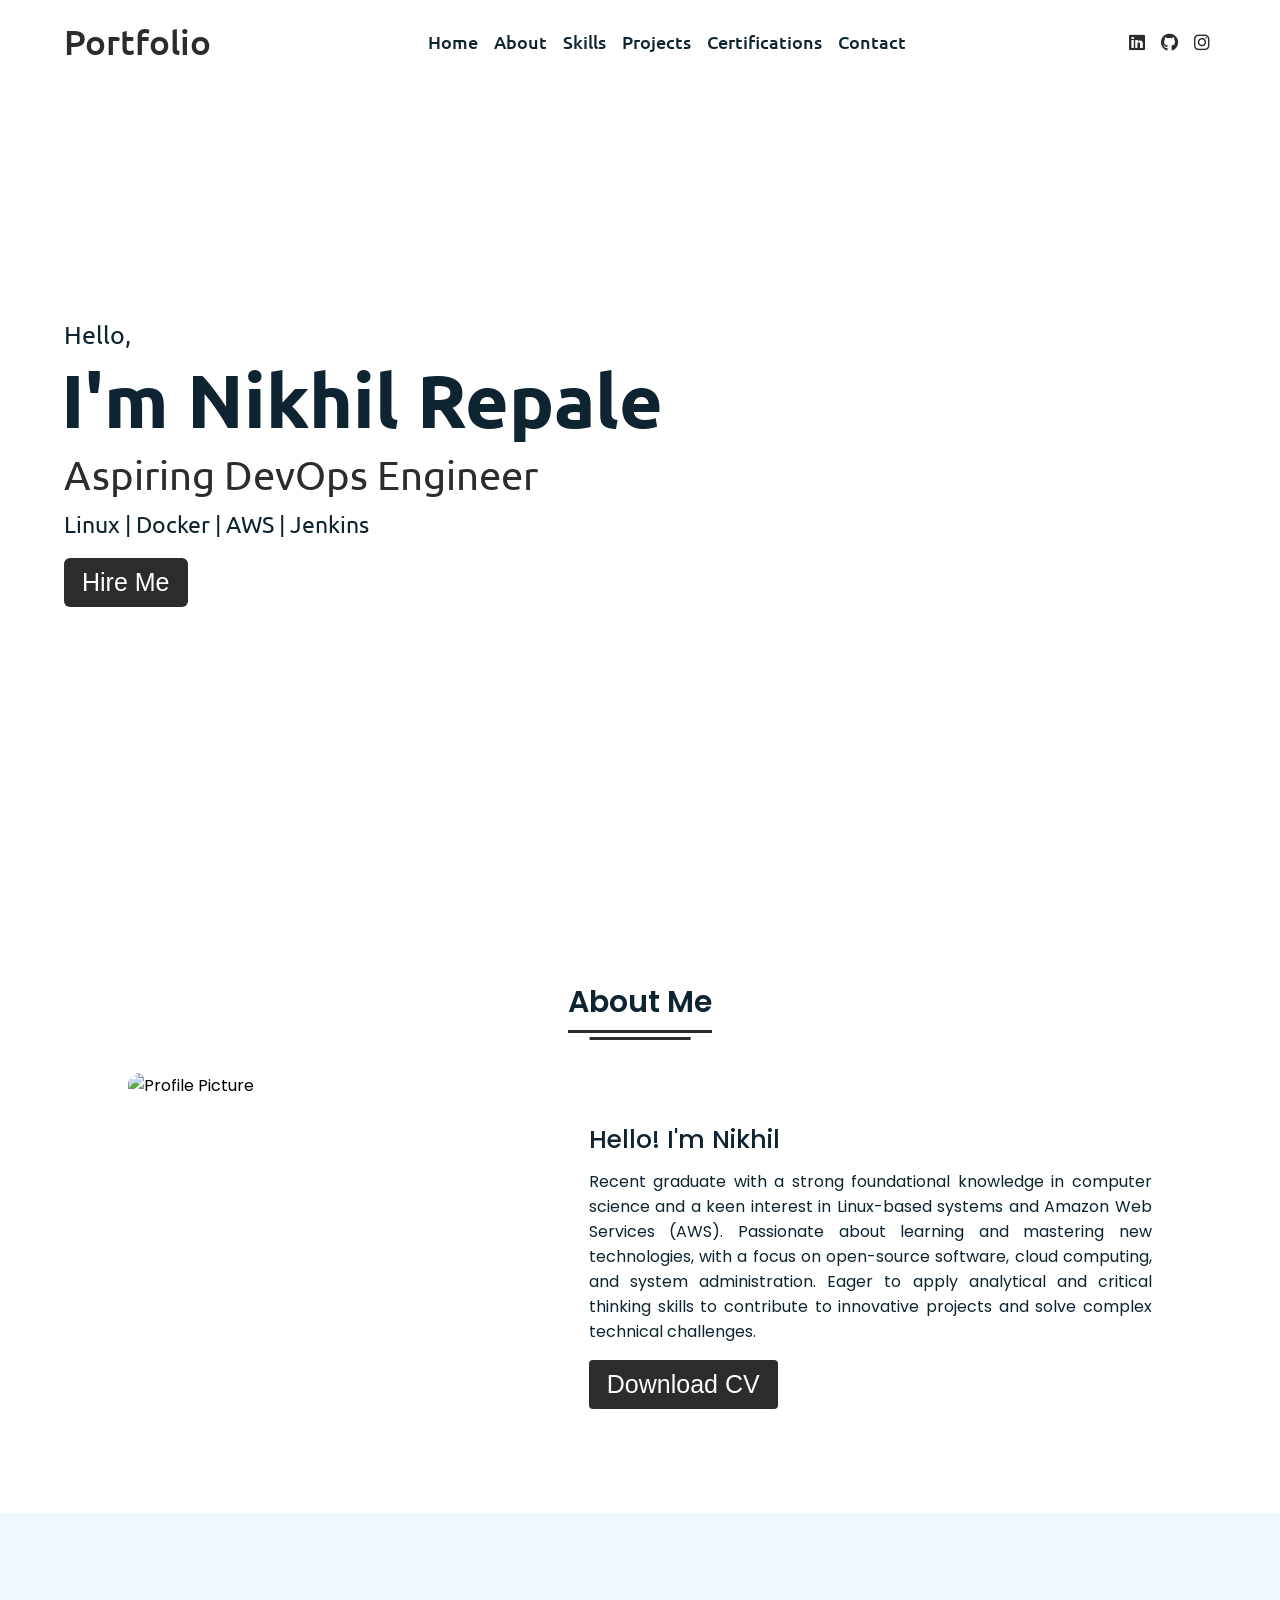
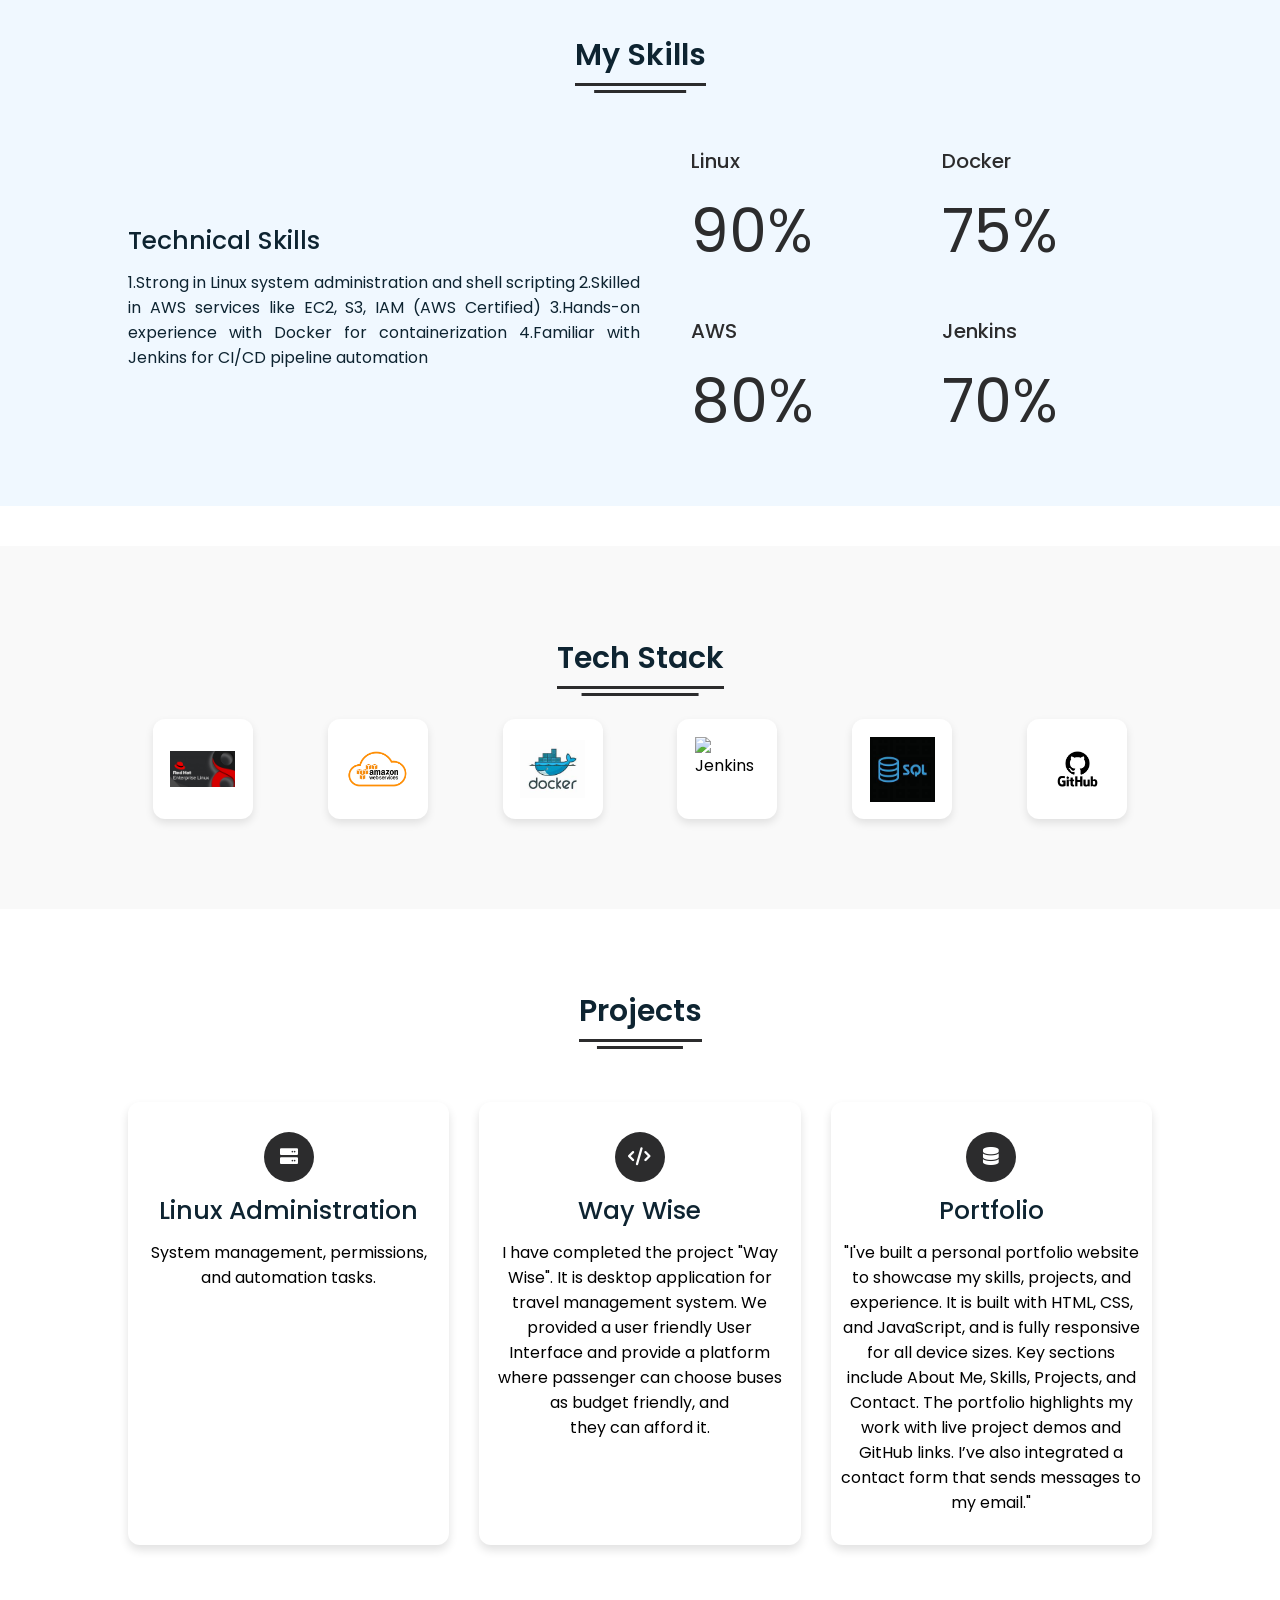
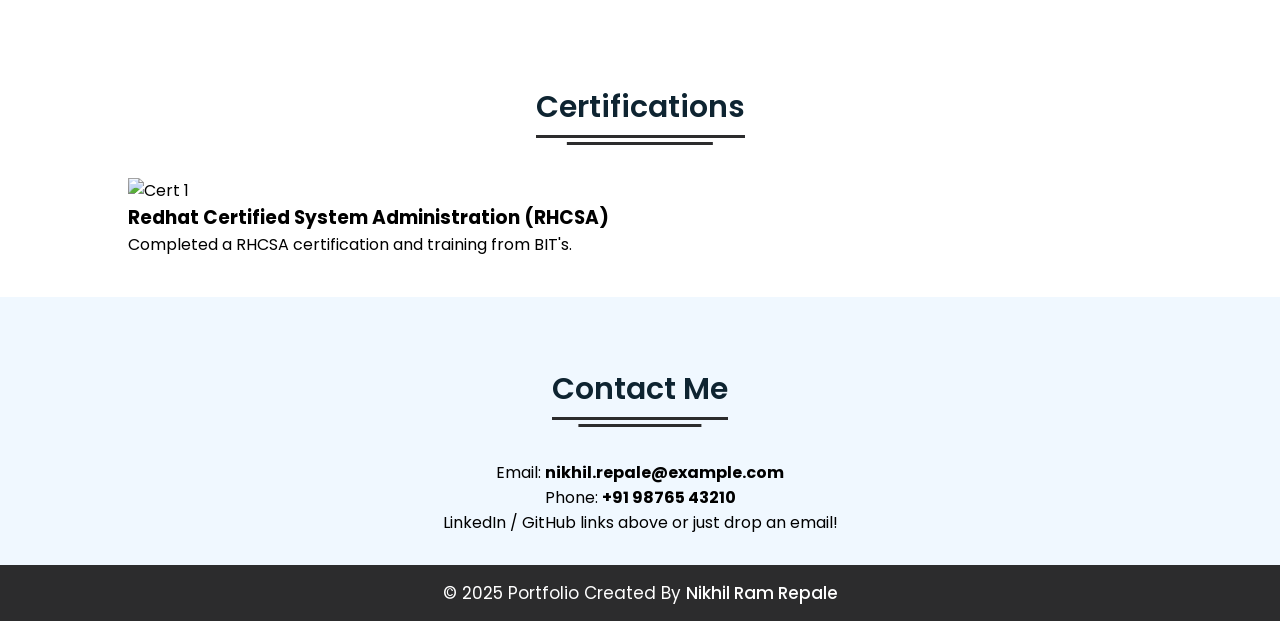
==== commit 8a3e3b44: "Update index.html" ====
--- a/index.html
+++ b/index.html
@@ -51,7 +51,7 @@
     <div class="content">
       <div class="title"><span>About Me</span></div>
       <div class="about-details">
-        <div class="left"><img src="./images/profile.JPG" alt="Profile Picture" /></div>
+        <div class="left"><img src="profile.JPG" alt="Profile Picture" /></div>
         <div class="right">
           <div class="topic">Hello! I'm Nikhil</div>
           <p>Recent graduate with a strong foundational knowledge in computer science and a keen interest in Linux-based systems and Amazon Web Services (AWS). Passionate about learning and mastering new technologies, with a focus on open-source software, cloud computing, and system administration. Eager to apply analytical and critical thinking skills to contribute to innovative projects and solve complex technical challenges.</p>
@@ -99,10 +99,10 @@
           <img src="images/maxresdefault.jpg" alt="Linux" />  
         </div>
         <div class="tech-icon">
-          <img src="images\Amazon-Web-Services-AWS-Symbol.jpg" alt="AWS" />
+          <img src="Amazon-Web-Services-AWS-Symbol.jpg" alt="AWS" />
         </div>
         <div class="tech-icon">
-          <img src="./images/th.jpg" alt="Docker" />
+          <img src="th.jpg" alt="Docker" />
         </div>
         <div class="tech-icon">
           <img src="./images\Jenkins-Emblem (1).jpg" alt="Jenkins" />
@@ -189,3 +189,4 @@
 
 
 
+
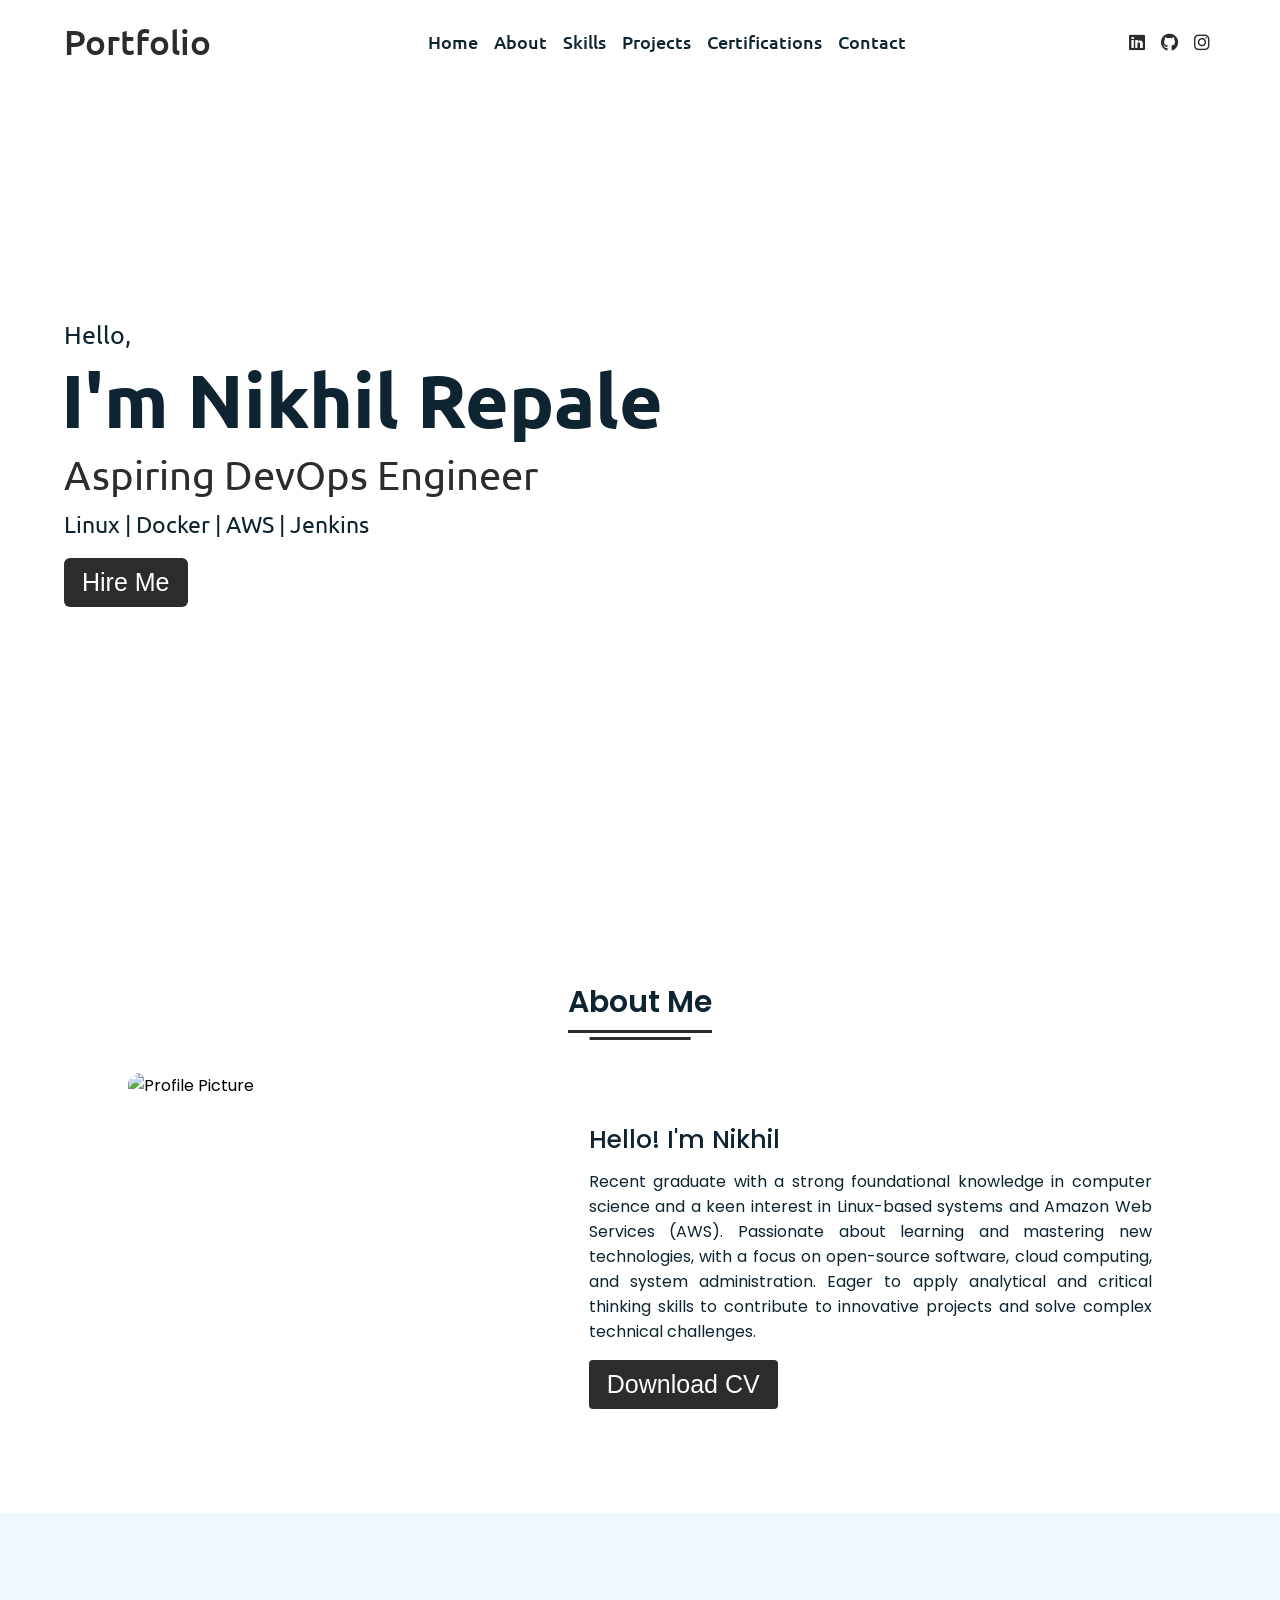
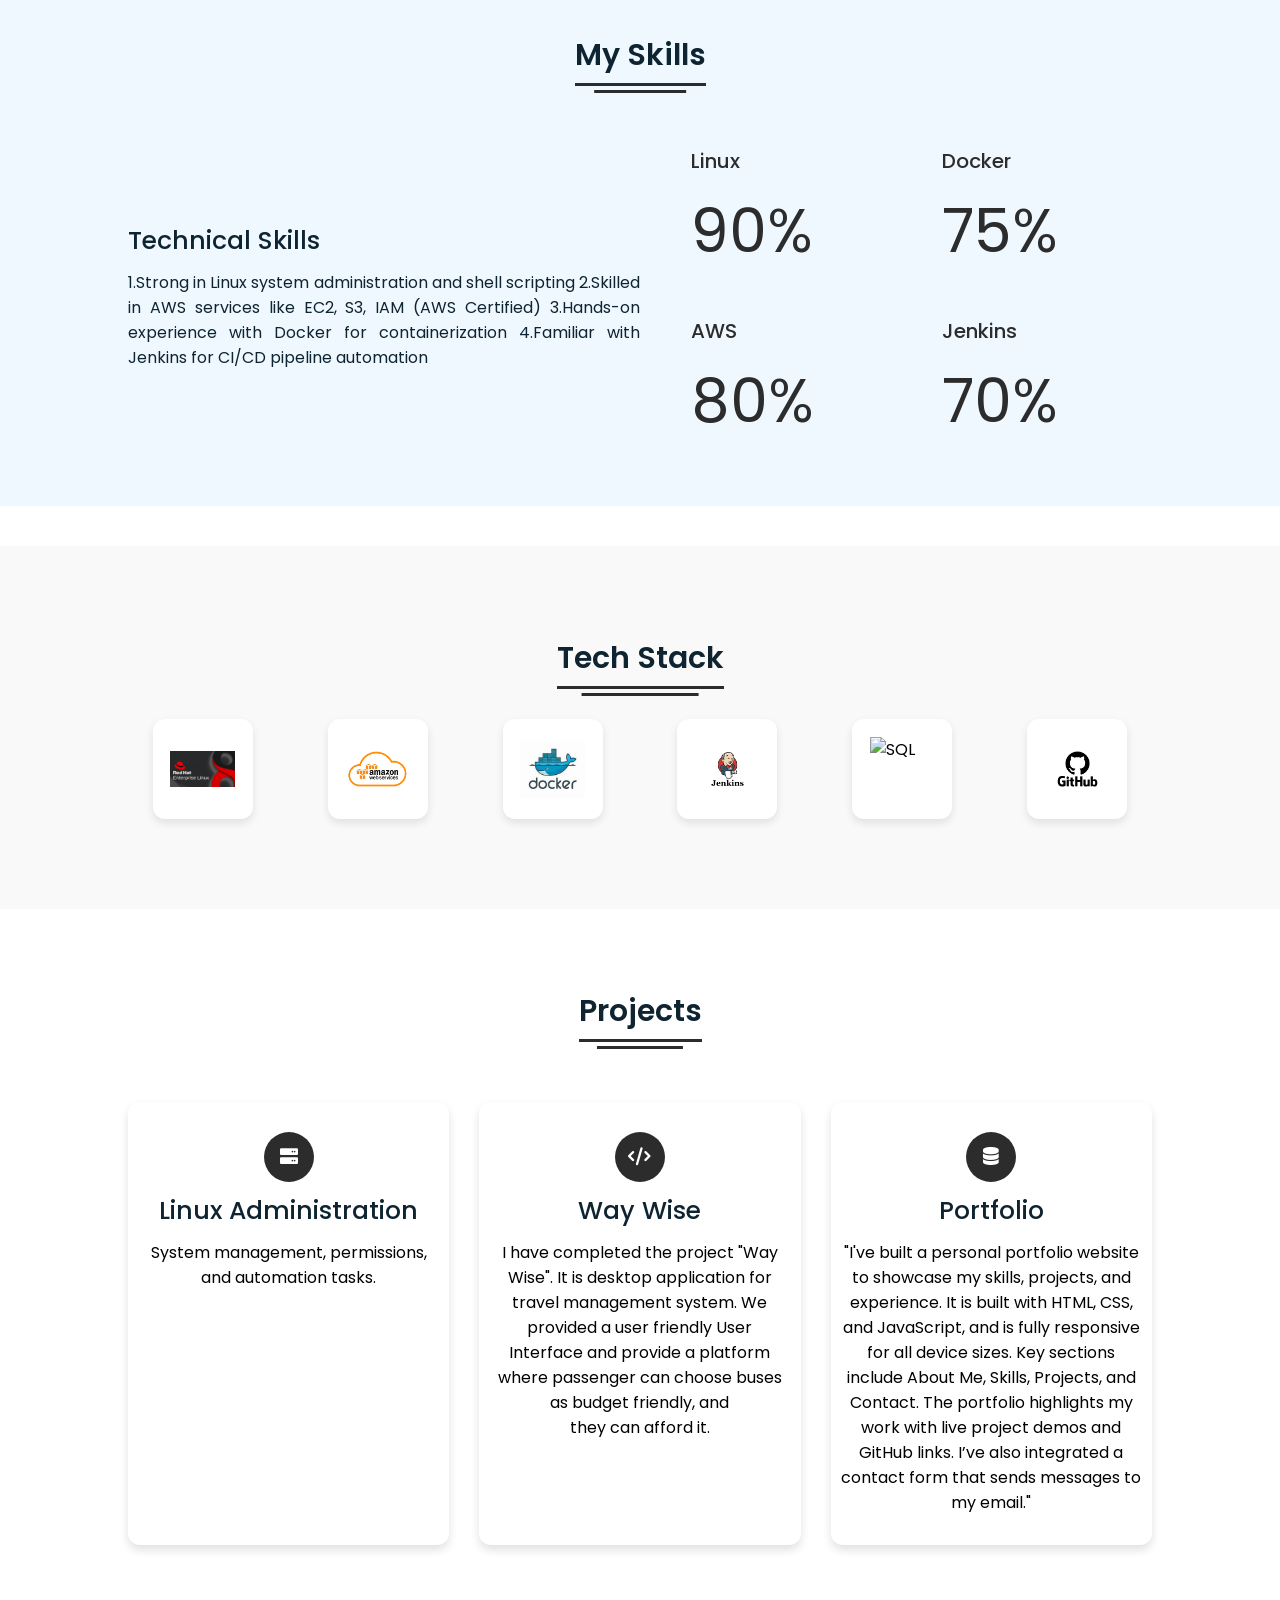
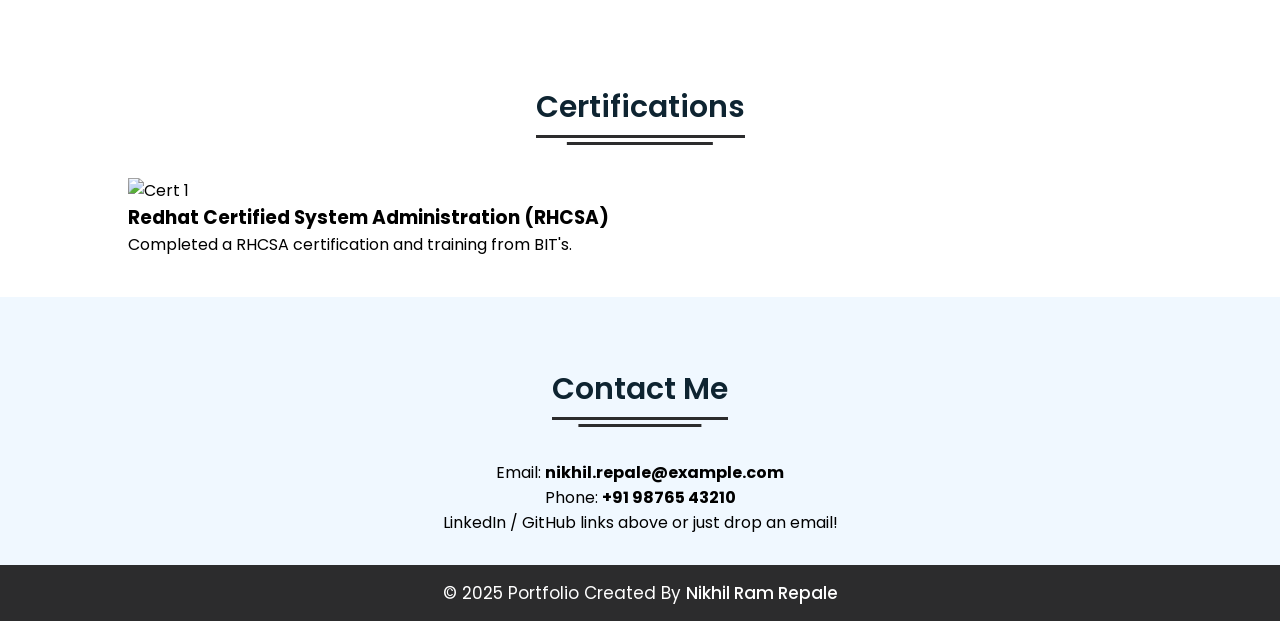
==== commit c41257e3: "Update index.html" ====
--- a/index.html
+++ b/index.html
@@ -96,7 +96,7 @@
       <div class="title"><span>Tech Stack</span></div>
       <div class="tech-icons">
         <div class="tech-icon">
-          <img src="images/maxresdefault.jpg" alt="Linux" />  
+          <img src="maxresdefault.jpg" alt="Linux" />  
         </div>
         <div class="tech-icon">
           <img src="Amazon-Web-Services-AWS-Symbol.jpg" alt="AWS" />
@@ -105,13 +105,13 @@
           <img src="th.jpg" alt="Docker" />
         </div>
         <div class="tech-icon">
-          <img src="./images\Jenkins-Emblem (1).jpg" alt="Jenkins" />
+          <img src="Jenkins-Emblem (1).jpg" alt="Jenkins" />
         </div>
         <div class="tech-icon">
-          <img src="./sql image.jpg" alt="SQL" />
+          <img src="image.jpg" alt="SQL" />
         </div>
         <div class="tech-icon">
-          <img src="./images\GitHub-Logo.jpg" alt="GitHub" />
+          <img src="GitHub-Logo.jpg" alt="GitHub" />
         </div>
       </div>
     </div>
@@ -190,3 +190,4 @@
 
 
 
+
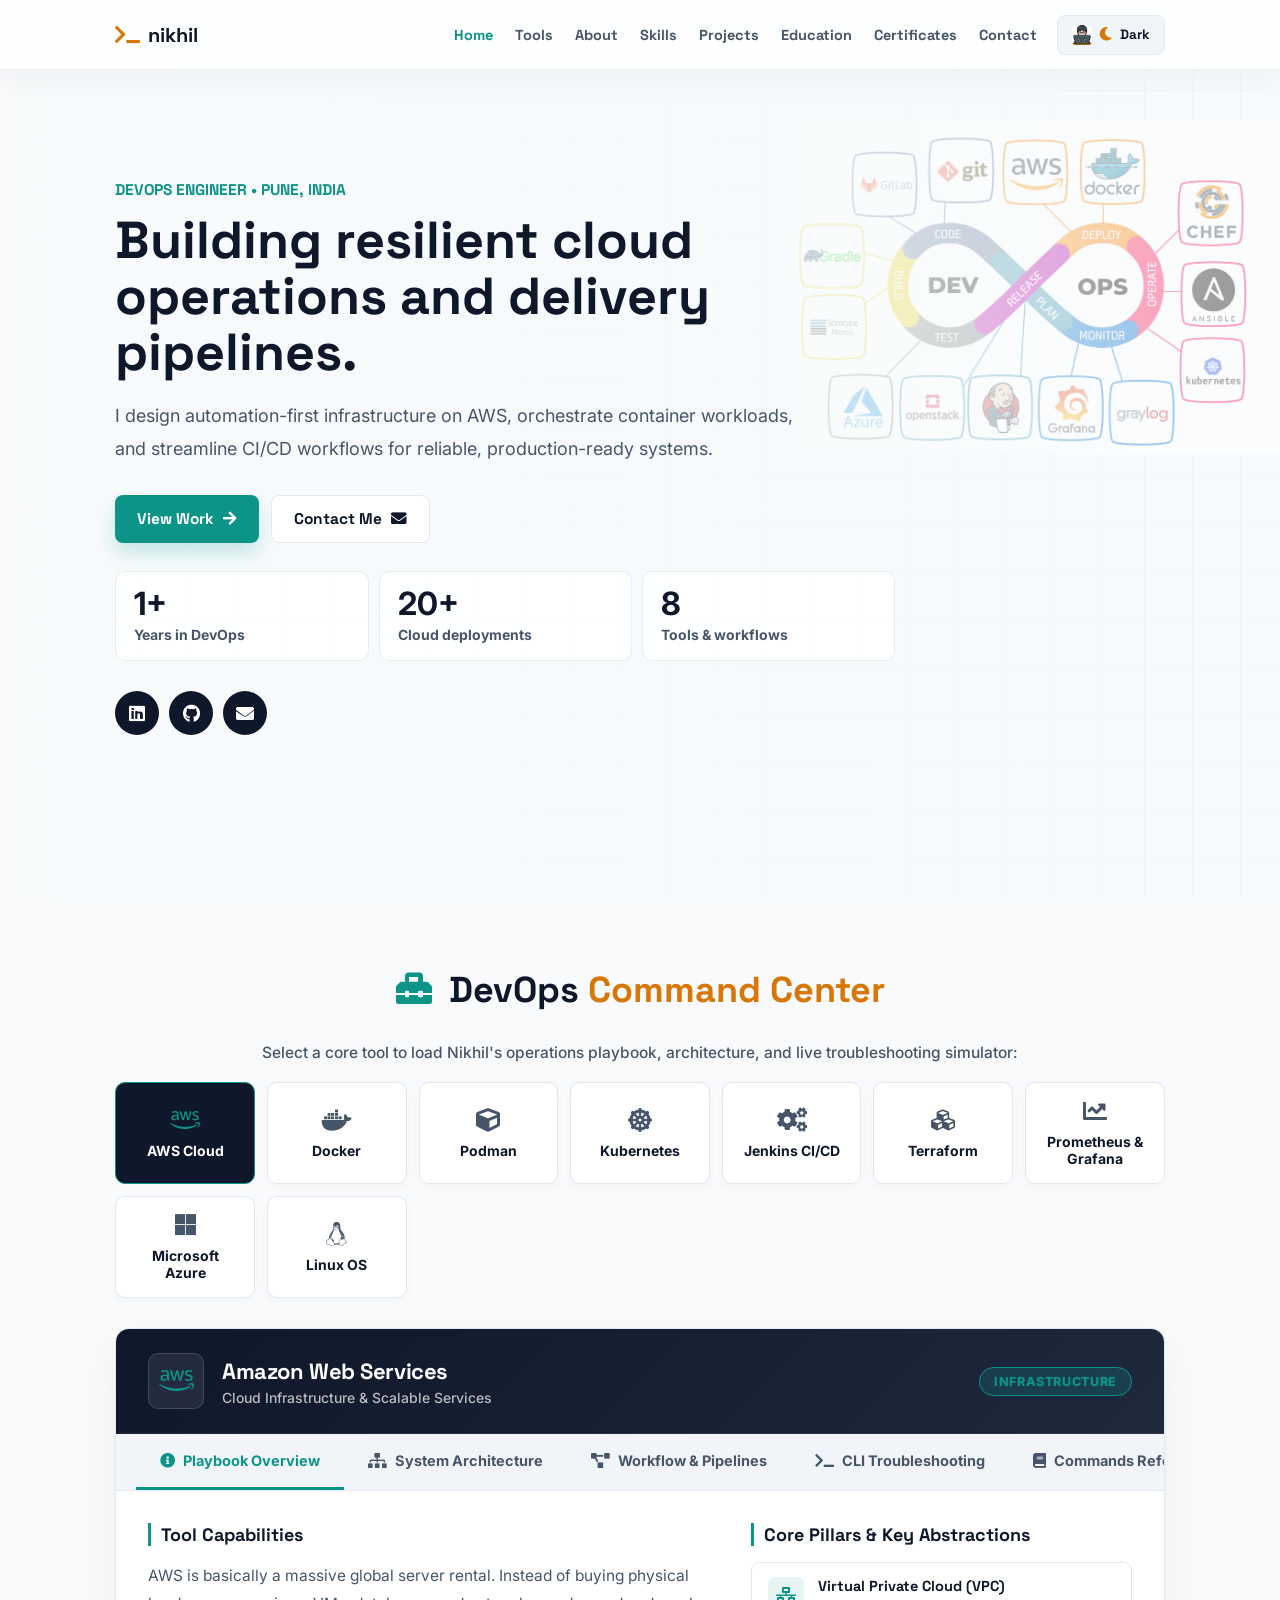
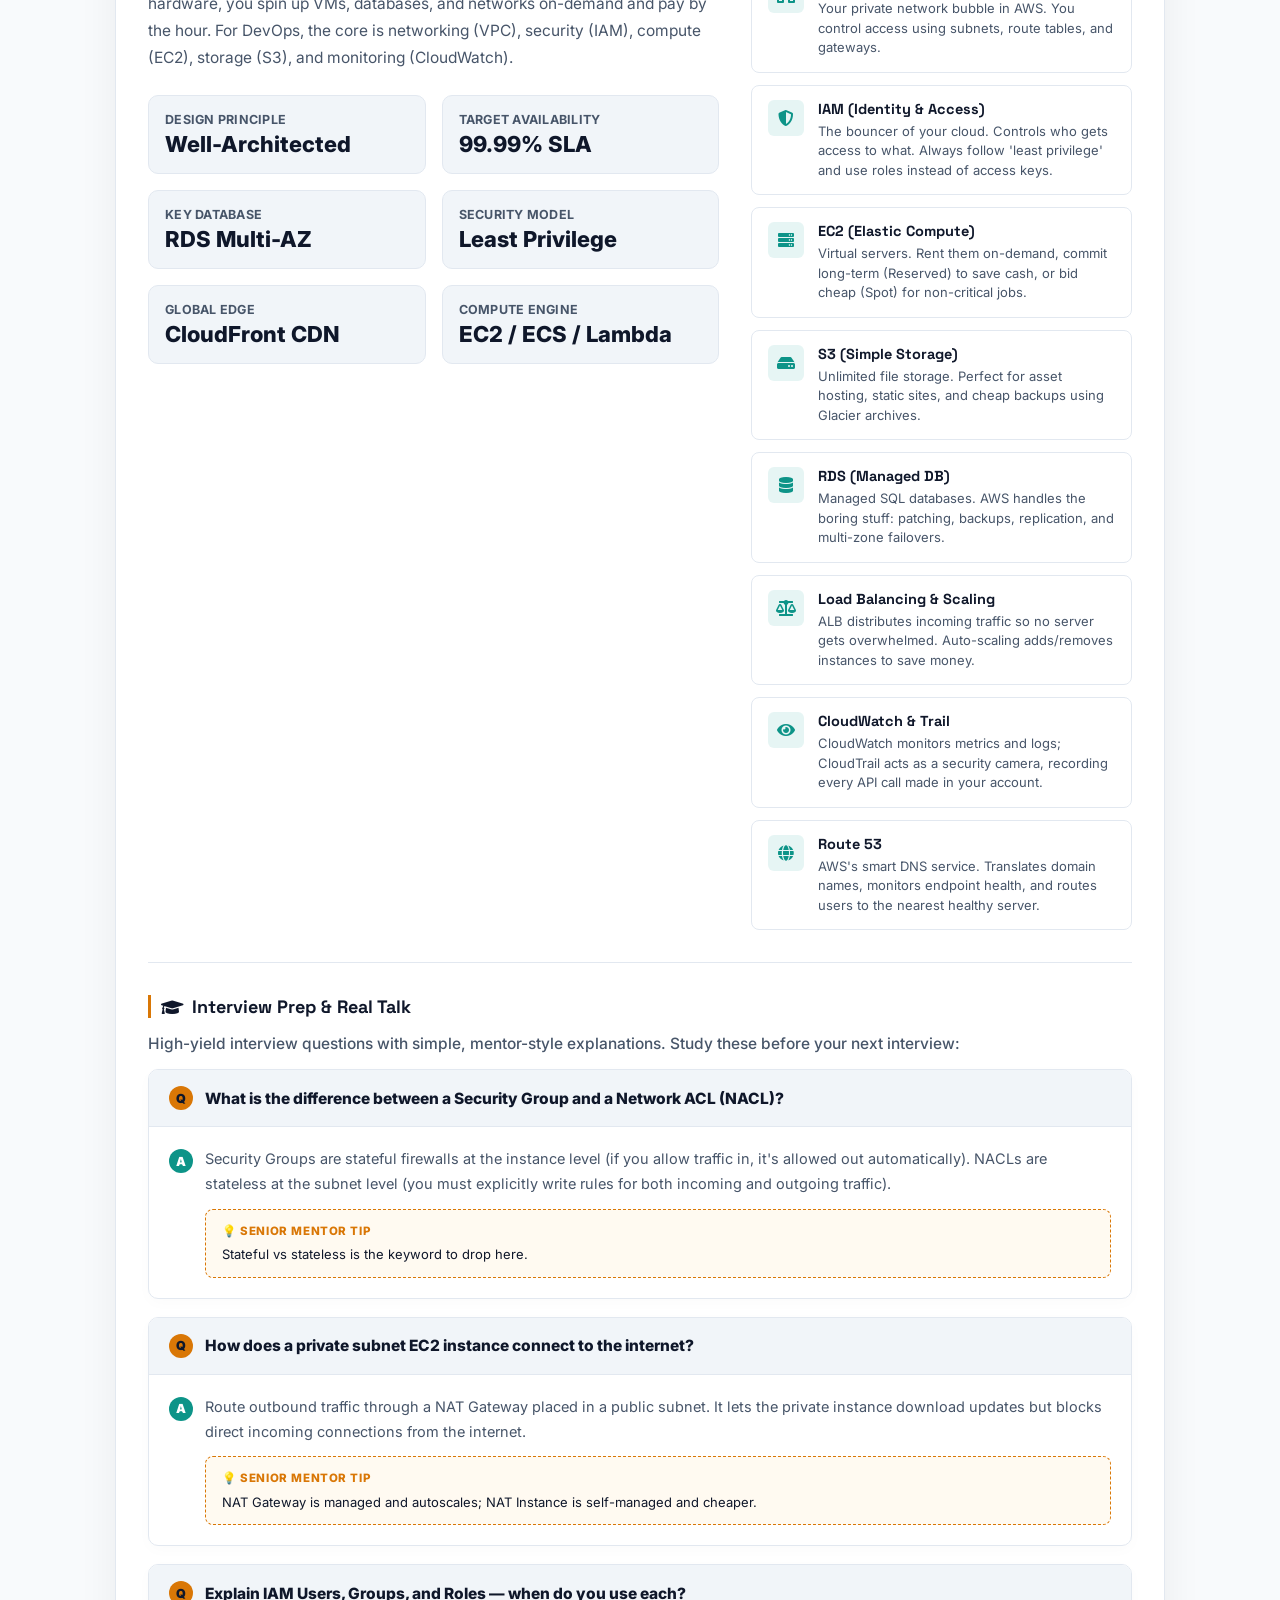
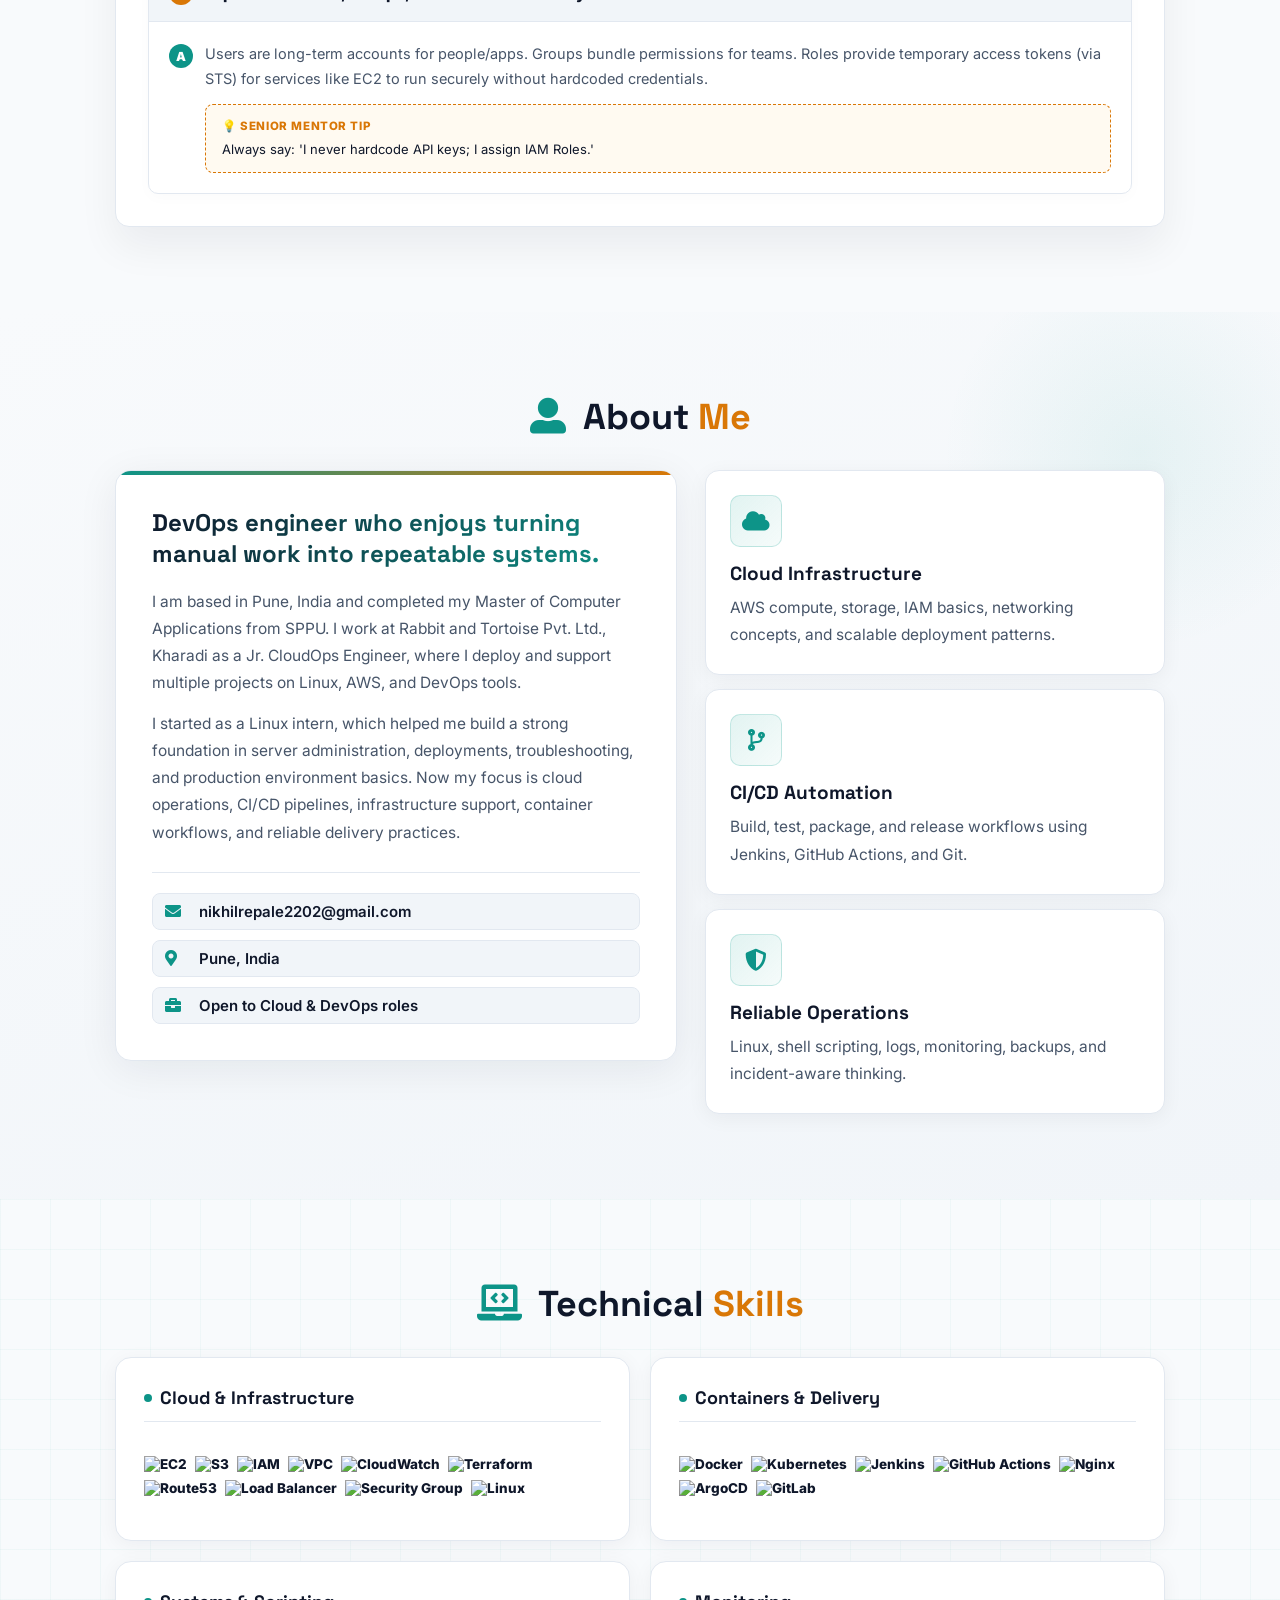
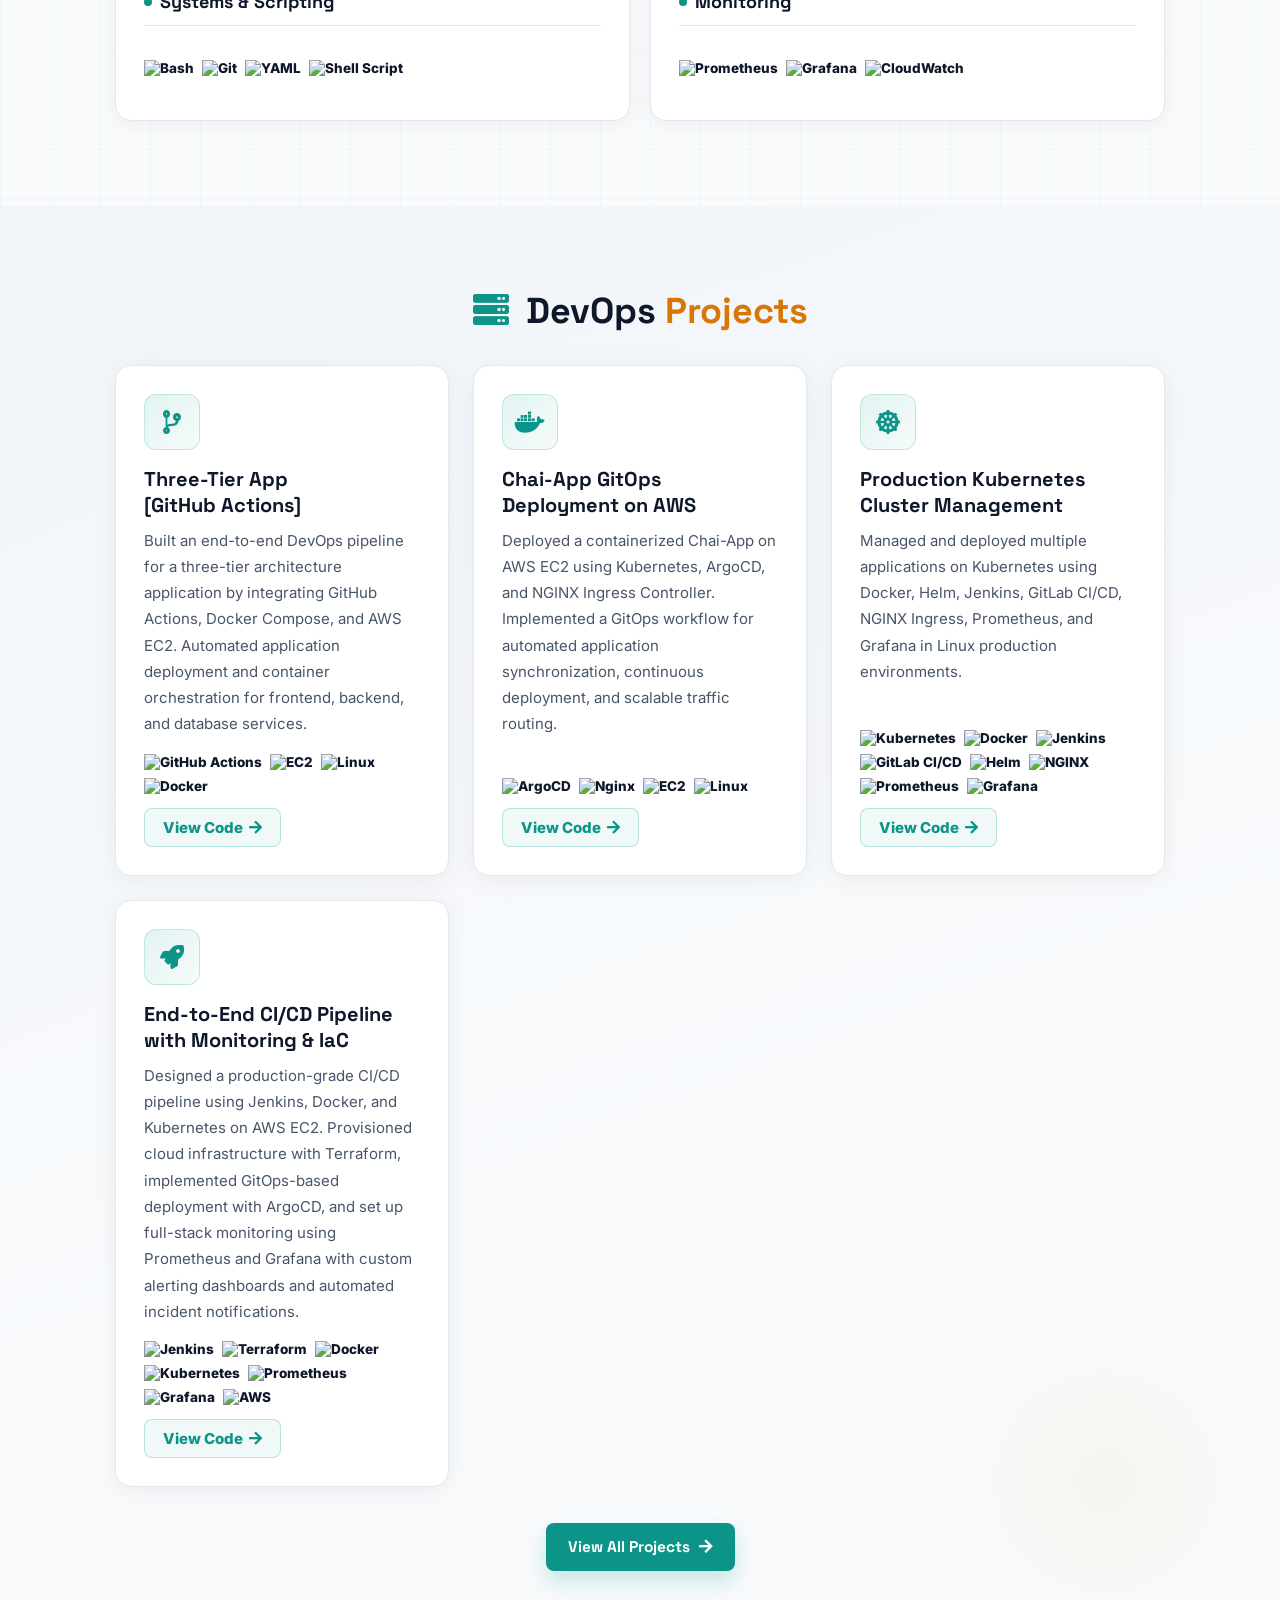
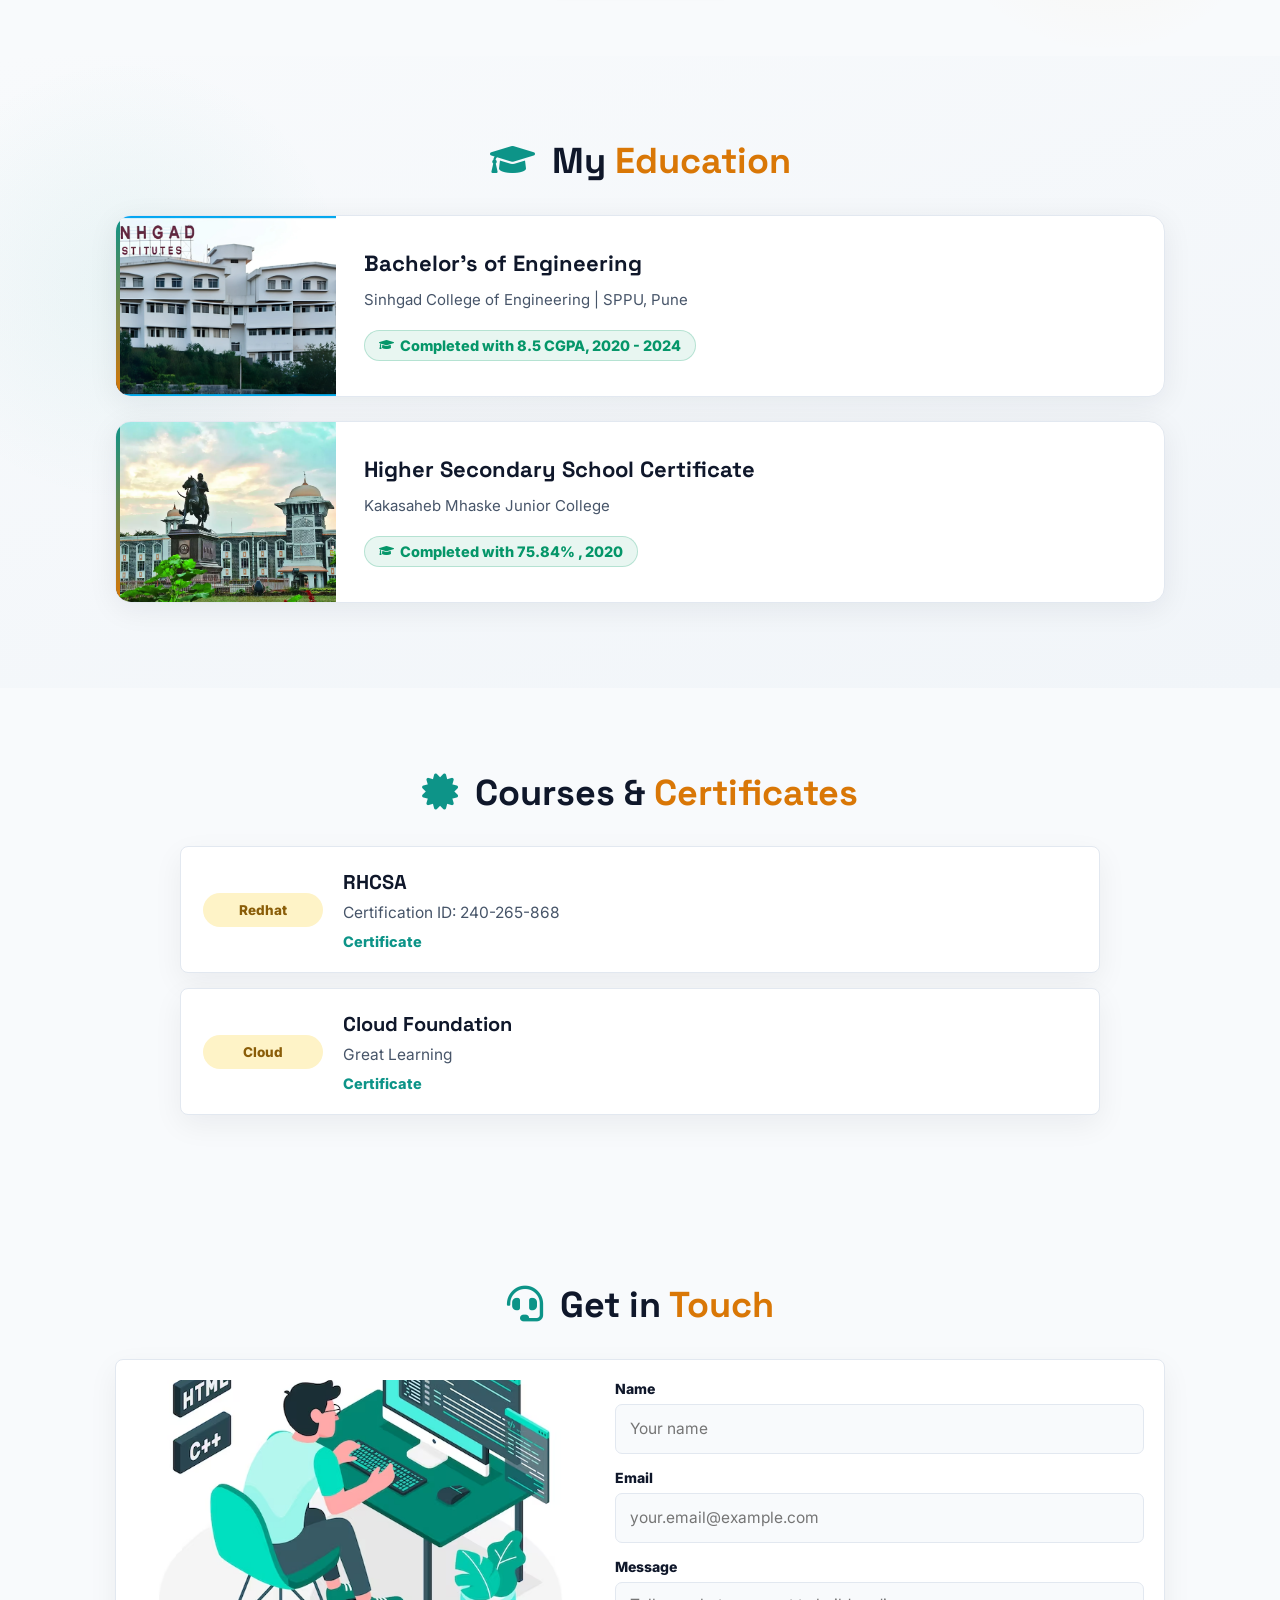
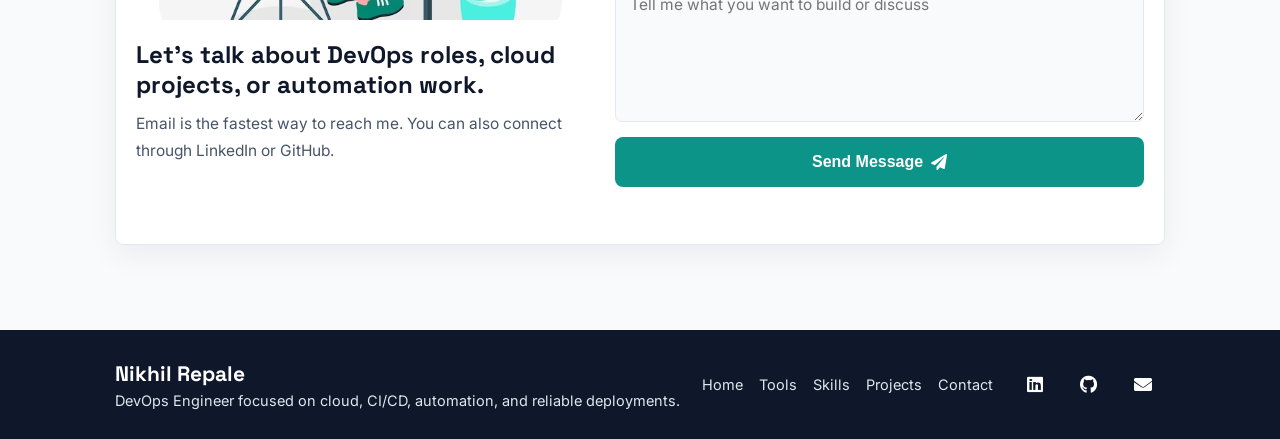
==== commit 1cffd152: "Restructured portfolio files" ====
--- a/index.html
+++ b/index.html
@@ -1,193 +1,607 @@
-<!DOCTYPE html>
-<html lang="en">
-<head>
-  <meta charset="UTF-8" />
-  <meta name="viewport" content="width=device-width, initial-scale=1.0"/>
-  <title>Nikhil Repale | Portfolio</title>
-  <link rel="stylesheet" href="https://cdnjs.cloudflare.com/ajax/libs/font-awesome/6.0.0-beta3/css/all.min.css"/>
-  <link rel="stylesheet" href="style.css" />
-</head>
-<body>
-  <!-- Scroll Button -->
-  <div class="scroll-button">
-    <a href="#home"><i class="fas fa-arrow-up"></i></a>
-  </div>
-
-  <!-- Navigation -->
-  <nav>
-    <div class="navbar">
-      <div class="logo"><a href="#">Portfolio</a></div>
-      <ul class="menu">
-        <div class="cancel-btn"><i class="fas fa-times"></i></div>
-        <li><a href="#home">Home</a></li>
-        <li><a href="#about">About</a></li>
-        <li><a href="#skills">Skills</a></li>
-        <li><a href="#services">Projects</a></li>
-        <li><a href="#certifications">Certifications</a></li>
-        <li><a href="#contact">Contact</a></li>
-      </ul>
-      <div class="media-icons">
-        <a href="https://www.linkedin.com/in/nikhil-repale-0009b2233/" target="_blank" class="so"><i class="fab fa-linkedin"></i></a>
-        <a href="https://github.com/Nikhil-Repale" target="_blank" class="so"><i class="fab fa-github"></i></a>
-        <a href="https://www.instagram.com/nik.rn.2202/" target="_blank" class="so"><i class="fab fa-instagram"></i></a>
-      </div>
-      <div class="menu-btn"><i class="fas fa-bars"></i></div>
-    </div>
-  </nav>
-
-  <!-- Home Section -->
-  <section class="home" id="home">
-    <div class="home-content">
-      <div class="text-one">Hello,</div>
-      <div class="text-two">I'm Nikhil Repale</div>
-      <div class="text-three">Aspiring DevOps Engineer</div>
-      <div class="text-four">Linux | Docker | AWS | Jenkins </div>
-      <div class="button"><button>Hire Me</button></div>
-    </div>
-  </section>
-
-  <!-- About Section -->
-  <section class="about" id="about">
-    <div class="content">
-      <div class="title"><span>About Me</span></div>
-      <div class="about-details">
-        <div class="left"><img src="profile.JPG" alt="Profile Picture" /></div>
-        <div class="right">
-          <div class="topic">Hello! I'm Nikhil</div>
-          <p>Recent graduate with a strong foundational knowledge in computer science and a keen interest in Linux-based systems and Amazon Web Services (AWS). Passionate about learning and mastering new technologies, with a focus on open-source software, cloud computing, and system administration. Eager to apply analytical and critical thinking skills to contribute to innovative projects and solve complex technical challenges.</p>
-          <div class="button">
-            <a href="Nikhil_Repale_Resume2.pdf" download>
-              <button>Download CV</button>
-            </a>
-          </div>
-        </div>
-      </div>
-    </div>
-  </section>
-
-  <!-- Skills Section -->
-  <section class="skills" id="skills">
-    <div class="content">
-      <div class="title"><span>My Skills</span></div>
-      <div class="skills-details">
-        <div class="text">
-          <div class="topic">Technical Skills</div>
-          <p>1.Strong in Linux system administration and shell scripting
-
-            2.Skilled in AWS services like EC2, S3, IAM (AWS Certified)
-            
-            3.Hands-on experience with Docker for containerization
-            
-            4.Familiar with Jenkins for CI/CD pipeline automation</p>
-        </div>
-        <div class="boxes">
-          <div class="box"><div class="topic">Linux</div><div class="per">90%</div></div>
-          <div class="box"><div class="topic">Docker</div><div class="per">75%</div></div>
-          <div class="box"><div class="topic">AWS</div><div class="per">80%</div></div>
-          <div class="box"><div class="topic">Jenkins</div><div class="per">70%</div></div>
-        </div>
-      </div>
-    </div>
-  </section>
-
-  <!-- Tech Stack Section -->
-  <section class="tech-stack" id="tech-stack">
-    <div class="content">
-      <div class="title"><span>Tech Stack</span></div>
-      <div class="tech-icons">
-        <div class="tech-icon">
-          <img src="maxresdefault.jpg" alt="Linux" />  
-        </div>
-        <div class="tech-icon">
-          <img src="Amazon-Web-Services-AWS-Symbol.jpg" alt="AWS" />
-        </div>
-        <div class="tech-icon">
-          <img src="th.jpg" alt="Docker" />
-        </div>
-        <div class="tech-icon">
-          <img src="Jenkins-Emblem (1).jpg" alt="Jenkins" />
-        </div>
-        <div class="tech-icon">
-          <img src="image.jpg" alt="SQL" />
-        </div>
-        <div class="tech-icon">
-          <img src="GitHub-Logo.jpg" alt="GitHub" />
-        </div>
-      </div>
-    </div>
-  </section>
-
-  <!-- Projects Section -->
-  <section class="services" id="services">
-    <div class="content">
-      <div class="title"><span>Projects</span></div>
-      <div class="boxes">
-        <div class="box">
-          <div class="icon"><i class="fas fa-server"></i></div>
-          <div class="topic">Linux Administration</div>
-          <p>System management, permissions, and automation tasks.</p>
-        </div>
-        <div class="box">
-          <div class="icon"><i class="fas fa-code"></i></div>
-          <div class="topic">Way Wise</div>
-          <p>I have completed the project "Way Wise". It is desktop application for travel management system. We provided a user friendly User Interface and provide a platform where passenger can choose buses as budget friendly, and they can afford it.</p>
-        </div>
-        <div class="box">
-          <div class="icon"><i class="fas fa-database"></i></div>
-          <div class="topic">Portfolio</div>
-          <p>"I've built a personal portfolio website to showcase my skills, projects, and experience. It is built with HTML, CSS, and JavaScript, and is fully responsive for all device sizes. Key sections include About Me, Skills, Projects, and Contact. The portfolio highlights my work with live project demos and GitHub links. I’ve also integrated a contact form that sends messages to my email."</p>
-        </div>
-      </div>
-    </div>
-  </section>
-
-  <!-- Certifications Section -->
-  <section class="certifications" id="certifications">
-    <div class="content">
-      <div class="title"><span>Certifications</span></div>
-      <div class="certification">
-        <img src="images\Red_Hat_Certified_System_Administrator__RHCSA__Badge20250116-29-49tqzb_page-0001.jpg" alt="Cert 1">
-        <h3>Redhat Certified System Administration (RHCSA)</h3>
-        <p>Completed a RHCSA certification and training from BIT's.</p>
-      </div>
-      <!--
-      <div class="certification">
-        <img src="images\AWS Certified Solutions Architect - Associate certificate_page-0001.jpg" alt="Cert 2">
-        <h3>AWS Solution Architect Associate</h3>
-        <p>Certified AWS Solution Architect Associate with good knowledge and familiar with AWS platform.</p>
-      </div>
-      -->
-    </div>
-  </section>
-
-  <!-- Contact Section -->
-  <section class="contact" id="contact">
-    <div class="content">
-      <div class="title"><span>Contact Me</span></div>
-      <div class="text">
-        <p>Email: <strong>nikhil.repale@example.com</strong></p>
-        <p>Phone: <strong>+91 98765 43210</strong></p>
-        <p>LinkedIn / GitHub links above or just drop an email!</p>
-      </div>
-    </div>
-  </section>
-
-  <!-- Footer -->
-  <footer>
-    <div class="text">
-      <span>&copy; 2025 Portfolio Created By <a href="#">Nikhil Ram Repale</a></span>
-    </div>
-  </footer>
-
-  <script src="script.js"></script>
-</body>
-</html>
-
-
-
-
-
-
-
-
-
+<!DOCTYPE html>
+<html lang="en">
+
+<head>
+  <meta charset="UTF-8">
+  <meta http-equiv="X-UA-Compatible" content="IE=edge">
+  <meta name="viewport" content="width=device-width, initial-scale=1.0">
+  <meta name="keywords"
+    content="Nikhil Repale, DevOps Engineer, AWS, Docker, Kubernetes, CI/CD, Terraform, Jenkins, Pune">
+  <meta name="description"
+    content="DevOps Engineer portfolio of Nikhil Repale, focused on cloud infrastructure, CI/CD automation, containers, and reliable systems.">
+  <link rel="preconnect" href="https://fonts.googleapis.com">
+  <link rel="preconnect" href="https://fonts.gstatic.com" crossorigin>
+  <link
+    href="https://fonts.googleapis.com/css2?family=Fira+Code:wght@400;500;700&family=Space+Grotesk:wght@400;500;600;700;800&display=swap"
+    rel="stylesheet">
+  <link rel="stylesheet" href="./assets/css/style.css">
+  <link rel="stylesheet" href="https://cdnjs.cloudflare.com/ajax/libs/font-awesome/5.15.3/css/all.min.css"
+    integrity="sha512-iBBXm8fW90+nuLcSKlbmrPcLa0OT92xO1BIsZ+ywDWZCvqsWgccV3gFoRBv0z+8dLJgyAHIhR35VZc2oM/gI1w=="
+    crossorigin="anonymous" referrerpolicy="no-referrer">
+  <link id="favicon" rel="shortcut icon" href="./assets/images/edu/favicon.png" type="image/x-png">
+  <title>Nikhil Repale | DevOps Engineer</title>
+</head>
+
+<body>
+  <header>
+    <a href="#home" class="logo"><i class="fas fa-terminal"></i> nikhil</a>
+    <nav class="navbar" aria-label="Primary navigation">
+      <ul>
+        <li><a href="#home">Home</a></li>
+        <li><a href="#tools">Tools</a></li>
+        <li><a href="#about">About</a></li>
+        <li><a href="#skills">Skills</a></li>
+        <li><a href="#projects">Projects</a></li>
+        <li><a href="#education">Education</a></li>
+        <li><a href="#certificates">Certificates</a></li>
+        <li><a href="#contact">Contact</a></li>
+      </ul>
+    </nav>
+    <button id="theme-toggle" class="theme-toggle" type="button" aria-label="Switch to dark mode">
+      <img class="theme-logo" src="./assets/images/edu/favicon.png" alt="DevOps logo" aria-hidden="true">
+      <i class="fas fa-moon"></i>
+      <span>Dark</span>
+    </button>
+    <button id="menu" class="fas fa-bars" aria-label="Open navigation"></button>
+  </header>
+
+  <main>
+    <section class="home" id="home">
+      <div class="content">
+        <p class="eyebrow">DevOps Engineer • Pune, India</p>
+        <h1>Building resilient cloud operations and delivery pipelines.</h1>
+        <p class="intro">I design automation-first infrastructure on AWS, orchestrate container workloads, and
+          streamline CI/CD workflows for reliable, production-ready systems.</p>
+        <div class="hero-actions">
+          <a href="#projects" class="btn primary"><span>View Work</span><i class="fas fa-arrow-right"></i></a>
+          <a href="mailto:nikhilrepale2202@gmail.com" class="btn secondary"><span>Contact Me</span><i
+              class="fas fa-envelope"></i></a>
+        </div>
+        <div class="hero-metrics">
+          <article>
+            <strong>1+</strong>
+            <span>Years in DevOps</span>
+          </article>
+          <article>
+            <strong>20+</strong>
+            <span>Cloud deployments</span>
+          </article>
+          <article>
+            <strong>8</strong>
+            <span>Tools & workflows</span>
+          </article>
+        </div>
+        <ul class="social-icons">
+          <li><a class="linkedin" aria-label="LinkedIn" href="https://www.linkedin.com/in/nikhil-repale-0009b2233/"
+              target="_blank" rel="noreferrer"><i class="fab fa-linkedin"></i></a></li>
+          <li><a class="github" aria-label="GitHub" href="https://github.com/Nikhil-Repale" target="_blank"
+              rel="noreferrer"><i class="fab fa-github"></i></a></li>
+          <li><a class="mail" aria-label="Email" href="mailto:nikhilrepale2202@gmail.com"><i
+                class="fas fa-envelope"></i></a></li>
+        </ul>
+      </div>
+    </section>
+
+    <section class="tools" id="tools" aria-label="Interactive DevOps Tools Playbook">
+      <h2 class="heading"><i class="fas fa-toolbox"></i> DevOps <span>Command Center</span></h2>
+
+      <!-- Interactive Selector Grid -->
+      <div class="tool-selector-container">
+        <p class="selector-instruction">Select a core tool to load Nikhil's operations playbook, architecture, and live
+          troubleshooting simulator:</p>
+        <div class="tool-selector-grid">
+          <button class="selector-btn active" data-tool="aws" aria-label="AWS">
+            <i class="fab fa-aws"></i><span>AWS Cloud</span>
+          </button>
+          <button class="selector-btn" data-tool="docker" aria-label="Docker">
+            <i class="fab fa-docker"></i><span>Docker</span>
+          </button>
+          <button class="selector-btn" data-tool="podman" aria-label="Podman Containers">
+            <i class="fas fa-cube"></i><span>Podman</span>
+          </button>
+          <button class="selector-btn" data-tool="kubernetes" aria-label="Kubernetes">
+            <i class="fas fa-dharmachakra"></i><span>Kubernetes</span>
+          </button>
+          <button class="selector-btn" data-tool="jenkins" aria-label="Jenkins">
+            <i class="fas fa-cogs"></i><span>Jenkins CI/CD</span>
+          </button>
+          <button class="selector-btn" data-tool="terraform" aria-label="Terraform">
+            <i class="fas fa-cubes"></i><span>Terraform</span>
+          </button>
+          <button class="selector-btn" data-tool="monitoring" aria-label="Prometheus and Grafana">
+            <i class="fas fa-chart-line"></i><span>Prometheus & Grafana</span>
+          </button>
+          <button class="selector-btn" data-tool="azure" aria-label="Microsoft Azure">
+            <i class="fab fa-microsoft"></i><span>Microsoft Azure</span>
+          </button>
+          <button class="selector-btn" data-tool="linux" aria-label="Linux Operating System">
+            <i class="fab fa-linux"></i><span>Linux OS</span>
+          </button>
+        </div>
+      </div>
+
+      <!-- Playbook & Dashboard Card -->
+      <div class="devops-hub-card">
+        <!-- Hub Header -->
+        <div class="hub-header">
+          <div class="hub-tool-info">
+            <div class="hub-tool-icon" id="hub-tool-icon"><i class="fab fa-aws"></i></div>
+            <div>
+              <h3 id="hub-tool-title">Amazon Web Services</h3>
+              <p id="hub-tool-subtitle">Cloud Infrastructure & Scalable Services</p>
+            </div>
+          </div>
+          <div class="hub-tool-badge" id="hub-tool-category">Infrastructure</div>
+        </div>
+
+        <!-- Tab Navigation -->
+        <div class="hub-tabs" role="tablist">
+          <button class="tab-btn active" id="tab-overview" role="tab" aria-selected="true"
+            aria-controls="content-overview" data-tab="overview">
+            <i class="fas fa-info-circle"></i> Playbook Overview
+          </button>
+          <button class="tab-btn" id="tab-architecture" role="tab" aria-selected="false"
+            aria-controls="content-architecture" data-tab="architecture">
+            <i class="fas fa-sitemap"></i> System Architecture
+          </button>
+          <button class="tab-btn" id="tab-workflow" role="tab" aria-selected="false" aria-controls="content-workflow"
+            data-tab="workflow">
+            <i class="fas fa-project-diagram"></i> Workflow & Pipelines
+          </button>
+          <button class="tab-btn" id="tab-troubleshooting" role="tab" aria-selected="false"
+            aria-controls="content-troubleshooting" data-tab="troubleshooting">
+            <i class="fas fa-terminal"></i> CLI Troubleshooting
+          </button>
+          <button class="tab-btn" id="tab-commands" role="tab" aria-selected="false" aria-controls="content-commands"
+            data-tab="commands">
+            <i class="fas fa-book"></i> Commands Reference
+          </button>
+        </div>
+
+        <!-- Tab Contents Container -->
+        <div class="hub-content-container">
+
+          <!-- Tab 1: Overview & Critical Data -->
+          <div class="hub-tab-content active" id="content-overview" role="tabpanel" aria-labelledby="tab-overview">
+            <div class="overview-grid">
+              <div class="overview-description">
+                <h4>Tool Capabilities</h4>
+                <p id="overview-desc-text">Overview of Amazon Web Services capabilities...</p>
+                <div class="key-metrics-grid" id="overview-metrics">
+                  <!-- Dynamic Metrics Cards -->
+                </div>
+              </div>
+              <div class="overview-concepts">
+                <h4>Core Pillars & Key Abstractions</h4>
+                <ul class="concepts-list" id="overview-concepts-list">
+                  <!-- Dynamic concept cards -->
+                </ul>
+              </div>
+            </div>
+
+            <!-- Dynamic Interview Prep Section -->
+            <div class="interview-prep-section" id="overview-interview-prep">
+              <!-- Dynamically loaded via script.js -->
+            </div>
+          </div>
+
+          <!-- Tab 2: System Architecture -->
+          <div class="hub-tab-content" id="content-architecture" role="tabpanel" aria-labelledby="tab-architecture">
+            <div class="architecture-view">
+              <p class="arch-intro-text" id="arch-intro-text">Interactive representation of the tool's structural
+                architecture in production deployments.</p>
+              <div class="architecture-canvas-wrapper">
+                <div class="architecture-canvas" id="architecture-canvas">
+                  <!-- Dynamically rendered CSS structural diagrams -->
+                </div>
+              </div>
+
+              <!-- Dynamic Architecture Analysis Card -->
+              <div class="architecture-details-card" id="architecture-details">
+                <!-- Dynamically loaded via script.js -->
+              </div>
+            </div>
+          </div>
+
+          <!-- Tab 3: Workflow & Pipelines -->
+          <div class="hub-tab-content" id="content-workflow" role="tabpanel" aria-labelledby="tab-workflow">
+            <div class="workflow-view">
+              <p class="workflow-intro-text" id="workflow-intro-text">Operational workflow and execution lifecycle from
+                local development to production release.</p>
+              <div class="workflow-timeline" id="workflow-timeline">
+                <!-- Dynamically rendered CSS steps with numbers and interactive nodes -->
+              </div>
+            </div>
+          </div>
+
+          <!-- Tab 4: CLI Troubleshooting Simulator -->
+          <div class="hub-tab-content" id="content-troubleshooting" role="tabpanel"
+            aria-labelledby="tab-troubleshooting">
+            <div class="cli-playground">
+              <!-- Scenario Sidebar -->
+              <div class="scenario-sidebar">
+                <h4>Troubleshooting Scenarios</h4>
+                <div class="cli-sub-tabs" role="tablist">
+                  <button class="cli-sub-btn active" data-category="All" role="tab" aria-selected="true">All</button>
+                  <button class="cli-sub-btn" data-category="system" role="tab" aria-selected="false">System</button>
+                  <button class="cli-sub-btn" data-category="network" role="tab" aria-selected="false">Network</button>
+                  <button class="cli-sub-btn" data-category="storage" role="tab" aria-selected="false">Storage</button>
+                  <button class="cli-sub-btn" data-category="security" role="tab"
+                    aria-selected="false">Security</button>
+                </div>
+                <div class="scenario-list" id="scenario-list">
+                  <!-- Dynamic list of buttons representing scenario challenges -->
+                </div>
+              </div>
+
+              <!-- Terminal CLI Screen -->
+              <div class="cli-terminal-wrapper">
+                <div class="cli-terminal">
+                  <div class="terminal-header">
+                    <div class="terminal-dots">
+                      <span class="dot red"></span>
+                      <span class="dot yellow"></span>
+                      <span class="dot green"></span>
+                    </div>
+                    <div class="terminal-title" id="terminal-title">bash - nikhil@ops-center:~</div>
+                    <div class="terminal-actions">
+                      <button class="term-btn" id="btn-copy-command" title="Copy Command"><i class="far fa-copy"></i>
+                        Copy</button>
+                      <button class="term-btn run" id="btn-run-command" title="Execute Command"><i
+                          class="fas fa-play"></i> Run</button>
+                    </div>
+                  </div>
+                  <div class="terminal-body" id="terminal-body">
+                    <div class="terminal-line welcome">
+                      <span class="term-prompt">nikhil@ops-center:~$</span> <span class="typed-text-placeholder">Select
+                        a scenario on the left to troubleshoot in the terminal...</span>
+                    </div>
+                  </div>
+                </div>
+                <div class="terminal-explanation-card" id="terminal-explanation-card">
+                  <h5>Command Action & Analysis</h5>
+                  <p id="terminal-explanation-text">Select a scenario to view detailed explanation and commands.</p>
+                </div>
+              </div>
+            </div>
+          </div>
+
+          <!-- Tab 5: Commands Reference -->
+          <div class="hub-tab-content" id="content-commands" role="tabpanel" aria-labelledby="tab-commands">
+            <div class="commands-view">
+              <div class="commands-toolbar">
+                <div class="commands-search-box">
+                  <i class="fas fa-search"></i>
+                  <input type="text" id="commands-search"
+                    placeholder="Search commands... (e.g. docker run, kubectl get)" autocomplete="off">
+                </div>
+                <div class="commands-category-filters" id="commands-category-filters">
+                  <!-- Dynamic category pills -->
+                </div>
+              </div>
+              <div class="commands-list" id="commands-list">
+                <!-- Dynamic command cards -->
+              </div>
+              <p class="commands-count" id="commands-count"></p>
+            </div>
+          </div>
+
+        </div>
+      </div>
+    </section>
+
+    <section class="about" id="about">
+      <h2 class="heading"><i class="fas fa-user-alt"></i> About <span>Me</span></h2>
+      <div class="about-grid">
+        <div class="about-copy">
+          <h3>DevOps engineer who enjoys turning manual work into repeatable systems.</h3>
+          <p>I am based in Pune, India and completed my Master of Computer Applications from SPPU. I work at Rabbit and
+            Tortoise Pvt. Ltd., Kharadi as a Jr. CloudOps Engineer, where I deploy and support multiple projects on
+            Linux, AWS, and DevOps tools.</p>
+          <p>I started as a Linux intern, which helped me build a strong foundation in server administration,
+            deployments, troubleshooting, and production environment basics. Now my focus is cloud operations, CI/CD
+            pipelines, infrastructure support, container workflows, and reliable delivery practices.</p>
+          <div class="quick-info">
+            <span><i class="fas fa-envelope"></i> nikhilrepale2202@gmail.com</span>
+            <span><i class="fas fa-map-marker-alt"></i> Pune, India</span>
+            <span><i class="fas fa-briefcase"></i> Open to Cloud & DevOps roles</span>
+          </div>
+        </div>
+        <div class="focus-list">
+          <article>
+            <i class="fas fa-cloud"></i>
+            <h4>Cloud Infrastructure</h4>
+            <p>AWS compute, storage, IAM basics, networking concepts, and scalable deployment patterns.</p>
+          </article>
+          <article>
+            <i class="fas fa-code-branch"></i>
+            <h4>CI/CD Automation</h4>
+            <p>Build, test, package, and release workflows using Jenkins, GitHub Actions, and Git.</p>
+          </article>
+          <article>
+            <i class="fas fa-shield-alt"></i>
+            <h4>Reliable Operations</h4>
+            <p>Linux, shell scripting, logs, monitoring, backups, and incident-aware thinking.</p>
+          </article>
+        </div>
+      </div>
+    </section>
+
+    <section class="skills" id="skills">
+      <h2 class="heading"><i class="fas fa-laptop-code"></i> Technical <span>Skills</span></h2>
+      <div class="skill-groups">
+        <div class="skill-group">
+          <h3>Cloud & Infrastructure</h3>
+          <div class="skill-tags">
+            <div class="project-tags"><span><img
+                  src="https://img.shields.io/badge/EC2-FF9900?style=flat&logo=amazon-ec2&logoColor=white"
+                  alt="EC2"></span><span><img
+                  src="https://img.shields.io/badge/S3-569A31?style=flat&logo=amazons3&logoColor=white"
+                  alt="S3"></span><span><img
+                  src="https://img.shields.io/badge/IAM-DD344C?style=flat&logo=amazonaws&logoColor=white"
+                  alt="IAM"></span><span><img
+                  src="https://img.shields.io/badge/VPC-FF4F8B?style=flat&logo=amazonaws&logoColor=white"
+                  alt="VPC"></span><span><img
+                  src="https://img.shields.io/badge/CloudWatch-FF9900?style=flat&logo=amazoncloudwatch&logoColor=white"
+                  alt="CloudWatch"></span><span><img
+                  src="https://img.shields.io/badge/Terraform-844FBA?style=flat&logo=terraform&logoColor=white"
+                  alt="Terraform"></span><span><img
+                  src="https://img.shields.io/badge/Route53-8C4FFF?style=flat&logo=amazonroute53&logoColor=white"
+                  alt="Route53"></span><span><img
+                  src="https://img.shields.io/badge/Load_Balancer-FF9900?style=flat&logo=awselasticloadbalancing&logoColor=white"
+                  alt="Load Balancer"></span><span><img
+                  src="https://img.shields.io/badge/Security_Group-232F3E?style=flat&logo=amazonaws&logoColor=white"
+                  alt="Security Group"></span><span><img
+                  src="https://img.shields.io/badge/Linux-FCC624?style=flat&logo=linux&logoColor=black"
+                  alt="Linux"></span></div>
+          </div>
+        </div>
+        <div class="skill-group">
+          <h3>Containers & Delivery</h3>
+          <div class="skill-tags">
+            <div class="project-tags"><span><img
+                  src="https://img.shields.io/badge/Docker-2496ED?style=flat&logo=docker&logoColor=white"
+                  alt="Docker"></span><span><img
+                  src="https://img.shields.io/badge/Kubernetes-326CE5?style=flat&logo=kubernetes&logoColor=white"
+                  alt="Kubernetes"></span><span><img
+                  src="https://img.shields.io/badge/Jenkins-D24939?style=flat&logo=jenkins&logoColor=white"
+                  alt="Jenkins"></span><span><img
+                  src="https://img.shields.io/badge/GitHub_Actions-2088FF?style=flat&logo=github-actions&logoColor=white"
+                  alt="GitHub Actions"></span><span><img
+                  src="https://img.shields.io/badge/Nginx-009639?style=flat&logo=nginx&logoColor=white"
+                  alt="Nginx"></span><span><img
+                  src="https://img.shields.io/badge/ArgoCD-EF7B4D?style=flat&logo=argo&logoColor=white"
+                  alt="ArgoCD"></span><span><img
+                  src="https://img.shields.io/badge/GitLab-FC6D26?style=flat&logo=gitlab&logoColor=white"
+                  alt="GitLab"></span></div>
+          </div>
+        </div>
+        <div class="skill-group">
+          <h3>Systems & Scripting</h3>
+          <div class="skill-tags">
+            <div class="project-tags"><span><img
+                  src="https://img.shields.io/badge/Bash-121011?style=flat&logo=gnubash&logoColor=white"
+                  alt="Bash"></span><span><img
+                  src="https://img.shields.io/badge/Git-F05032?style=flat&logo=git&logoColor=white"
+                  alt="Git"></span><span><img
+                  src="https://img.shields.io/badge/YAML-CB171E?style=flat&logo=yaml&logoColor=white"
+                  alt="YAML"></span><span><img
+                  src="https://img.shields.io/badge/Shell_Script-4EAA25?style=flat&logo=gnu-bash&logoColor=white"
+                  alt="Shell Script"></span></div>
+          </div>
+        </div>
+        <div class="skill-group">
+          <h3>Monitoring</h3>
+          <div class="skill-tags">
+            <div class="project-tags"><span><img
+                  src="https://img.shields.io/badge/Prometheus-E6522C?style=flat&logo=prometheus&logoColor=white"
+                  alt="Prometheus"></span><span><img
+                  src="https://img.shields.io/badge/Grafana-F46800?style=flat&logo=grafana&logoColor=white"
+                  alt="Grafana"></span><span><img
+                  src="https://img.shields.io/badge/CloudWatch-FF9900?style=flat&logo=amazoncloudwatch&logoColor=white"
+                  alt="CloudWatch"></span></div>
+          </div>
+        </div>
+      </div>
+    </section>
+
+    <section class="projects" id="projects">
+      <h2 class="heading"><i class="fas fa-server"></i> DevOps <span>Projects</span></h2>
+      <div class="project-grid">
+        <article class="project-card">
+          <div class="project-icon"><i class="fas fa-code-branch"></i></div>
+          <h3>Three-Tier App <br>
+            [GitHub Actions]</h3>
+          <p>Built an end-to-end DevOps pipeline for a three-tier architecture application by integrating GitHub
+            Actions, Docker Compose, and AWS EC2. Automated application deployment and container orchestration for
+            frontend, backend, and database services.</p>
+          <div class="project-tags"><span><img
+                src="https://img.shields.io/badge/GitHub_Actions-2088FF?style=flat&logo=github-actions&logoColor=white"
+                alt="GitHub Actions"></span><span><img
+                src="https://img.shields.io/badge/EC2-FF9900?style=flat&logo=amazon-ec2&logoColor=white"
+                alt="EC2"></span><span><img
+                src="https://img.shields.io/badge/Linux-FCC624?style=flat&logo=linux&logoColor=black"
+                alt="Linux"></span><span><img
+                src="https://img.shields.io/badge/Docker-2496ED?style=flat&logo=docker&logoColor=white"
+                alt="Docker"></span></div>
+          <a href="https://github.com/Nikhil-Repale/Three-tier-app-Action/tree/main" target="_blank"
+            rel="noreferrer">View Code <i class="fas fa-arrow-right"></i></a>
+        </article>
+        <article class="project-card">
+          <div class="project-icon"><i class="fab fa-docker"></i></div>
+          <h3>Chai-App GitOps Deployment on AWS</h3>
+          <p>Deployed a containerized Chai-App on AWS EC2 using Kubernetes, ArgoCD, and NGINX Ingress Controller.
+            Implemented a GitOps workflow for automated application synchronization, continuous deployment, and scalable
+            traffic routing.</p>
+          <div class="project-tags"><span><img
+                src="https://img.shields.io/badge/ArgoCD-EF7B4D?style=flat&logo=argo&logoColor=white"
+                alt="ArgoCD"></span><span><img
+                src="https://img.shields.io/badge/Nginx-009639?style=flat&logo=nginx&logoColor=white"
+                alt="Nginx"></span><span><img
+                src="https://img.shields.io/badge/EC2-FF9900?style=flat&logo=amazon-ec2&logoColor=white"
+                alt="EC2"></span><span><img
+                src="https://img.shields.io/badge/Linux-FCC624?style=flat&logo=linux&logoColor=black"
+                alt="Linux"></span></div>
+          <a href="https://github.com/Nikhil-Repale/argocd-project" target="_blank" rel="noreferrer">View Code <i
+              class="fas fa-arrow-right"></i></a>
+        </article>
+
+        <article class="project-card">
+          <div class="project-icon"><i class="fas fa-dharmachakra"></i></div>
+          <h3>Production Kubernetes <br> Cluster Management</h3>
+          <p>Managed and deployed multiple applications on Kubernetes using Docker, Helm, Jenkins, GitLab CI/CD, NGINX
+            Ingress, Prometheus, and Grafana in Linux production environments.</p>
+          <div class="project-tags">
+            <span><img src="https://img.shields.io/badge/Kubernetes-326CE5?style=flat&logo=kubernetes&logoColor=white"
+                alt="Kubernetes"></span>
+            <span><img src="https://img.shields.io/badge/Docker-2496ED?style=flat&logo=docker&logoColor=white"
+                alt="Docker"></span>
+            <span><img src="https://img.shields.io/badge/Jenkins-D24939?style=flat&logo=jenkins&logoColor=white"
+                alt="Jenkins"></span>
+            <span><img src="https://img.shields.io/badge/GitLab_CI/CD-FC6D26?style=flat&logo=gitlab&logoColor=white"
+                alt="GitLab CI/CD"></span>
+            <span><img src="https://img.shields.io/badge/Helm-0F1689?style=flat&logo=helm&logoColor=white"
+                alt="Helm"></span>
+            <span><img src="https://img.shields.io/badge/NGINX-009639?style=flat&logo=nginx&logoColor=white"
+                alt="NGINX"></span>
+            <span><img src="https://img.shields.io/badge/Prometheus-E6522C?style=flat&logo=prometheus&logoColor=white"
+                alt="Prometheus"></span>
+            <span><img src="https://img.shields.io/badge/Grafana-F46800?style=flat&logo=grafana&logoColor=white"
+                alt="Grafana"></span>
+          </div>
+          <a href="https://github.com/Nikhil-Repale/k8s-production-management" target="_blank" rel="noreferrer">View
+            Code <i class="fas fa-arrow-right"></i></a>
+        </article>
+        <article class="project-card">
+          <div class="project-icon"><i class="fas fa-rocket"></i></div>
+          <h3>End-to-End CI/CD Pipeline <br> with Monitoring & IaC</h3>
+          <p>Designed a production-grade CI/CD pipeline using Jenkins, Docker, and Kubernetes on AWS EC2. Provisioned
+            cloud infrastructure with Terraform, implemented GitOps-based deployment with ArgoCD, and set up full-stack
+            monitoring using Prometheus and Grafana with custom alerting dashboards and automated incident
+            notifications.</p>
+          <div class="project-tags"><span><img
+                src="https://img.shields.io/badge/Jenkins-D24939?style=flat&logo=jenkins&logoColor=white"
+                alt="Jenkins"></span><span><img
+                src="https://img.shields.io/badge/Terraform-844FBA?style=flat&logo=terraform&logoColor=white"
+                alt="Terraform"></span><span><img
+                src="https://img.shields.io/badge/Docker-2496ED?style=flat&logo=docker&logoColor=white"
+                alt="Docker"></span><span><img
+                src="https://img.shields.io/badge/Kubernetes-326CE5?style=flat&logo=kubernetes&logoColor=white"
+                alt="Kubernetes"></span><span><img
+                src="https://img.shields.io/badge/Prometheus-E6522C?style=flat&logo=prometheus&logoColor=white"
+                alt="Prometheus"></span><span><img
+                src="https://img.shields.io/badge/Grafana-F46800?style=flat&logo=grafana&logoColor=white"
+                alt="Grafana"></span><span><img
+                src="https://img.shields.io/badge/AWS-FF9900?style=flat&logo=amazonaws&logoColor=white"
+                alt="AWS"></span></div>
+          <a href="https://github.com/Nikhil-Repale" target="_blank" rel="noreferrer">View Code <i
+              class="fas fa-arrow-right"></i></a>
+        </article>
+      </div>
+      <div class="viewall">
+        <a href="https://github.com/Nikhil-Repale" target="_blank" rel="noreferrer" class="btn primary"><span>View All
+            Projects</span><i class="fas fa-arrow-right"></i></a>
+      </div>
+    </section>
+
+    <section class="education" id="education">
+      <h2 class="heading"><i class="fas fa-graduation-cap"></i> My <span>Education</span></h2>
+      <div class="education-list">
+        <article>
+          <img src="./assets/images/edu/sinhgad.webp" alt="College campus">
+          <div>
+            <h3>Bachelor's of Engineering</h3>
+            <p>Sinhgad College of Engineering | SPPU, Pune</p>
+            <strong>Completed with 8.5 CGPA, 2020 - 2024</strong>
+          </div>
+        </article>
+        <article>
+          <img src="./assets/images/edu/gradu.jpg" alt="Education certificate">
+          <div>
+            <h3>Higher Secondary School Certificate</h3>
+            <p>Kakasaheb Mhaske Junior College</p>
+            <strong>Completed with 75.84% , 2020</strong>
+          </div>
+        </article>
+      </div>
+    </section>
+
+    <section class="certificates" id="certificates">
+      <h2 class="heading"><i class="fas fa-certificate"></i> Courses & <span>Certificates</span></h2>
+      <div class="timeline">
+        <article>
+          <span class="year">Redhat</span>
+          <div>
+            <h3>RHCSA</h3>
+            <p>Certification ID: 240-265-868</p>
+            <a href="C:\Users\Nikhil Repale\Downloads\AP\Portfolio-main\assets\images\edu\Red_Hat_Certified_System_Administrator__RHCSA__Badge20250116-29-49tqzb_page-0001.jpg"
+              target="_blank" rel="noreferrer">Certificate</a>
+          </div>
+        </article>
+        <article>
+          <span class="year">Cloud</span>
+          <div>
+            <h3>Cloud Foundation</h3>
+            <p>Great Learning</p>
+            <a href="https://olympus.mygreatlearning.com/courses/10919/certificate" target="_blank"
+              rel="noreferrer">Certificate</a>
+          </div>
+        </article>
+
+      </div>
+    </section>
+
+    <section class="contact" id="contact">
+      <h2 class="heading"><i class="fas fa-headset"></i> Get in <span>Touch</span></h2>
+      <div class="contact-card">
+        <div class="contact-copy">
+          <img src="./assets/images/edu/contact.jpg" alt="Workspace setup">
+          <h3>Let's talk about DevOps roles, cloud projects, or automation work.</h3>
+          <p>Email is the fastest way to reach me. You can also connect through LinkedIn or GitHub.</p>
+        </div>
+        <form id="contact-form">
+          <div class="field">
+            <label for="name">Name</label>
+            <input id="name" type="text" name="name" placeholder="Your name" required>
+          </div>
+          <div class="field">
+            <label for="email">Email</label>
+            <input id="email" type="email" name="email" placeholder="your.email@example.com" required>
+          </div>
+          <div class="field">
+            <label for="message">Message</label>
+            <textarea id="message" name="message" placeholder="Tell me what you want to build or discuss"
+              required></textarea>
+          </div>
+          <button type="submit">Send Message <i class="fas fa-paper-plane"></i></button>
+          <p id="success-message" role="status" aria-live="polite"></p>
+        </form>
+      </div>
+    </section>
+  </main>
+
+  <footer class="footer">
+    <div>
+      <h3>Nikhil Repale</h3>
+      <p>DevOps Engineer focused on cloud, CI/CD, automation, and reliable deployments.</p>
+    </div>
+    <div class="footer-links">
+      <a href="#home">Home</a>
+      <a href="#tools">Tools</a>
+      <a href="#skills">Skills</a>
+      <a href="#projects">Projects</a>
+      <a href="#contact">Contact</a>
+    </div>
+    <div class="footer-socials">
+      <a href="https://www.linkedin.com/in/nikhil-repale-0009b2233/" target="_blank" rel="noreferrer"
+        aria-label="LinkedIn"><i class="fab fa-linkedin"></i></a>
+      <a href="https://github.com/Nikhil-Repale" target="_blank" rel="noreferrer" aria-label="GitHub"><i
+          class="fab fa-github"></i></a>
+      <a href="mailto:nikhilrepale2202@gmail.com" aria-label="Email"><i class="fas fa-envelope"></i></a>
+    </div>
+  </footer>
+  <a href="#home" aria-label="Scroll to top" class="fas fa-angle-up" id="scroll-top"></a>
+  <script src="script.js"></script>
+</body>
+
+</html>
--- a/assets/css/style.css
+++ b/assets/css/style.css
@@ -0,0 +1,2569 @@
+@import url("https://fonts.googleapis.com/css2?family=Inter:wght@400;500;600;700;800&display=swap");
+
+:root {
+  --site-bg: #f8fafc;
+  --ink: #0f172a;
+  --muted: #475569;
+  --panel: #ffffff;
+  --line: #e2e8f0;
+  --chip-bg: #f1f5f9;
+  --input-bg: #f8fafc;
+  --year-bg: #fef3c7;
+  --deep: #0f172a;
+  --deep-2: #1e293b;
+  --teal: #0d9488;
+  --amber: #d97706;
+  --blue: #2563eb;
+  --green: #059669;
+  --shadow: 0 20px 40px rgba(15, 23, 42, 0.06);
+  
+  /* Tech Glow System */
+  --glow-teal: rgba(13, 148, 136, 0.12);
+  --glow-amber: rgba(217, 119, 6, 0.12);
+  --glow-blue: rgba(37, 99, 235, 0.12);
+  --accent-glow: 0 0 20px rgba(13, 148, 136, 0.2);
+  --glass-bg: rgba(255, 255, 255, 0.75);
+  --glass-border: rgba(15, 23, 42, 0.06);
+}
+
+body.dark-theme {
+  --site-bg: #090d16;
+  --ink: #f8fafc;
+  --muted: #94a3b8;
+  --panel: #0f172a;
+  --line: #1e293b;
+  --chip-bg: #1e293b;
+  --input-bg: #0b0f19;
+  --year-bg: #2d2006;
+  --deep: #05070c;
+  --deep-2: #0b0f19;
+  --shadow: 0 20px 40px rgba(0, 0, 0, 0.4);
+  
+  /* Tech Glow System */
+  --glow-teal: rgba(13, 148, 136, 0.25);
+  --glow-amber: rgba(217, 119, 6, 0.25);
+  --glow-blue: rgba(37, 99, 235, 0.25);
+  --accent-glow: 0 0 25px rgba(13, 148, 136, 0.35);
+  --glass-bg: rgba(9, 13, 22, 0.75);
+  --glass-border: rgba(255, 255, 255, 0.05);
+}
+
+* {
+  box-sizing: border-box;
+  margin: 0;
+  padding: 0;
+  text-decoration: none;
+}
+
+html {
+  font-size: 62.5%;
+  overflow-x: hidden;
+  scroll-behavior: smooth;
+}
+
+body {
+  background: var(--site-bg);
+  color: var(--ink);
+  font-family: "Inter", Arial, sans-serif;
+}
+
+h1, h2, h3, h4, h5, h6, .logo, .navbar a, .theme-toggle, .btn, .eyebrow {
+  font-family: "Space Grotesk", sans-serif;
+}
+
+body.nav-open {
+  overflow: hidden;
+}
+
+img {
+  display: block;
+  max-width: 100%;
+}
+
+section {
+  min-height: auto;
+  padding: 8.5rem 9%;
+}
+
+.heading {
+  color: var(--ink);
+  font-size: 3.6rem;
+  font-weight: 800;
+  line-height: 1.15;
+  margin-bottom: 3.2rem;
+  text-align: center;
+}
+
+.heading i {
+  color: var(--teal);
+  margin-right: 0.8rem;
+}
+
+.heading span {
+  color: var(--amber);
+}
+
+header {
+  align-items: center;
+  background: var(--glass-bg);
+  backdrop-filter: blur(12px);
+  -webkit-backdrop-filter: blur(12px);
+  border-bottom: 1px solid var(--glass-border);
+  box-shadow: 0 1rem 3rem rgba(15, 23, 42, 0.04);
+  display: flex;
+  height: 7rem;
+  justify-content: space-between;
+  left: 0;
+  padding: 0 9%;
+  position: fixed;
+  right: 0;
+  top: 0;
+  z-index: 1000;
+}
+
+header > .navbar {
+  margin-left: auto;
+}
+
+.logo {
+  align-items: center;
+  color: var(--ink);
+  display: inline-flex;
+  font-size: 2rem;
+  font-weight: 800;
+  gap: 0.8rem;
+}
+
+.logo i {
+  color: var(--amber);
+}
+
+.navbar ul {
+  align-items: center;
+  display: flex;
+  gap: 2.2rem;
+  list-style: none;
+}
+
+.navbar a {
+  color: var(--muted);
+  font-size: 1.45rem;
+  font-weight: 700;
+  padding: 0.6rem 0;
+  transition: color 0.25s ease;
+}
+
+.navbar a.active,
+.navbar a:hover {
+  color: var(--teal);
+}
+
+#menu {
+  background: transparent;
+  border: 0;
+  color: var(--ink);
+  cursor: pointer;
+  display: none;
+  font-size: 2.8rem;
+  margin-left: 1rem;
+}
+
+.theme-toggle {
+  align-items: center;
+  background: var(--chip-bg);
+  border: 1px solid var(--line);
+  border-radius: 0.8rem;
+  color: var(--ink);
+  cursor: pointer;
+  display: inline-flex;
+  font-size: 1.35rem;
+  font-weight: 800;
+  gap: 0.7rem;
+  justify-content: center;
+  margin-left: 2rem;
+  min-height: 4rem;
+  min-width: 10rem;
+  padding: 0 1.4rem;
+  transition: all 0.25s ease;
+}
+
+.theme-toggle img.theme-logo {
+  height: 2rem;
+  width: 2rem;
+  border-radius: 0.4rem;
+  object-fit: cover;
+}
+
+.theme-toggle i {
+  color: var(--amber);
+}
+
+body.dark-theme .theme-toggle {
+  background: var(--panel);
+  color: #fff;
+}
+
+.home {
+  align-items: center;
+  background:
+    linear-gradient(90deg, var(--site-bg) 0%, rgba(247, 250, 252, 0.94) 44%, rgba(247, 250, 252, 0.56) 100%),
+    url("../images/edu/Devopslogo.jpeg"),
+    linear-gradient(90deg, rgba(15, 159, 143, 0.07) 1px, transparent 1px),
+    linear-gradient(180deg, rgba(15, 159, 143, 0.07) 1px, transparent 1px),
+    var(--site-bg);
+  background-position: center, right top 12rem, center, center, center;
+  background-repeat: no-repeat, no-repeat, repeat, repeat, no-repeat;
+  background-size: 100% 100%, min(40vw, 52rem), 4.8rem 4.8rem, 4.8rem 4.8rem, auto;
+  display: grid;
+  gap: clamp(3rem, 6vw, 7rem);
+  grid-template-columns: minmax(0, 1fr);
+  min-height: 100vh;
+  overflow: hidden;
+  padding-top: 10rem;
+  position: relative;
+}
+
+.home .content {
+  align-self: center;
+  max-width: 78rem;
+  position: relative;
+  z-index: 1;
+}
+
+body.dark-theme .home {
+  background:
+    linear-gradient(90deg, var(--site-bg) 0%, rgba(16, 27, 40, 0.92) 42%, rgba(16, 27, 40, 0.36) 100%),
+    url("../images/edu/devopsblack.jpg"),
+    linear-gradient(90deg, rgba(15, 159, 143, 0.11) 1px, transparent 1px),
+    linear-gradient(180deg, rgba(15, 159, 143, 0.11) 1px, transparent 1px),
+    var(--site-bg);
+  background-position: center, right top 12rem, center, center, center;
+  background-repeat: no-repeat, no-repeat, repeat, repeat, no-repeat;
+  background-size: 100% 100%, min(42vw, 56rem), 4.8rem 4.8rem, 4.8rem 4.8rem, auto;
+}
+
+.eyebrow {
+  color: var(--teal);
+  font-size: 1.55rem;
+  font-weight: 800;
+  margin-bottom: 1.2rem;
+  text-transform: uppercase;
+}
+
+.home h1 {
+  color: var(--ink);
+  font-size: clamp(3.2rem, 5vw, 5.2rem);
+  font-weight: 800;
+  line-height: 1.08;
+  max-width: 82rem;
+}
+
+.intro {
+  color: var(--muted);
+  font-size: 1.8rem;
+  line-height: 1.8;
+  margin-top: 2rem;
+  max-width: 70rem;
+}
+
+.hero-actions {
+  display: flex;
+  flex-wrap: wrap;
+  gap: 1.2rem;
+  margin-top: 3rem;
+}
+
+.hero-metrics {
+  display: grid;
+  gap: 1rem;
+  grid-template-columns: repeat(3, minmax(0, 1fr));
+  margin-top: 2.8rem;
+}
+
+.hero-metrics article {
+  background: rgba(255, 255, 255, 0.86);
+  border: 1px solid rgba(15, 23, 42, 0.08);
+  border-radius: 1rem;
+  color: var(--ink);
+  display: flex;
+  flex-direction: column;
+  gap: 0.6rem;
+  min-height: 9rem;
+  padding: 1.6rem 1.8rem;
+  transition: transform 0.25s ease, box-shadow 0.25s ease;
+}
+
+body.dark-theme .hero-metrics article {
+  background: rgba(255, 255, 255, 0.06);
+  border-color: rgba(255, 255, 255, 0.12);
+}
+
+.hero-metrics article:hover {
+  box-shadow: 0 24px 50px rgba(15, 23, 42, 0.12);
+  transform: translateY(-3px);
+}
+
+.hero-metrics strong {
+  color: var(--deep);
+  font-size: 3.2rem;
+  line-height: 1;
+}
+
+.hero-metrics span {
+  color: var(--muted);
+  font-size: 1.4rem;
+  font-weight: 700;
+}
+
+.btn {
+  align-items: center;
+  border-radius: 0.8rem;
+  display: inline-flex;
+  font-size: 1.55rem;
+  font-weight: 800;
+  gap: 0.9rem;
+  justify-content: center;
+  min-height: 4.8rem;
+  padding: 0 2.2rem;
+}
+
+.btn.primary {
+  background: var(--teal);
+  color: #fff;
+  box-shadow: 0 1rem 2rem rgba(15, 159, 143, 0.22);
+}
+
+.btn.secondary {
+  background: var(--panel);
+  border: 1px solid var(--line);
+  color: var(--ink);
+}
+
+.btn:hover {
+  transform: translateY(-2px);
+}
+
+.social-icons {
+  display: flex;
+  gap: 1rem;
+  list-style: none;
+  margin-top: 3rem;
+}
+
+.social-icons a,
+.footer-socials a {
+  align-items: center;
+  background: var(--deep);
+  border-radius: 50%;
+  color: #fff;
+  display: inline-flex;
+  font-size: 1.8rem;
+  height: 4.4rem;
+  justify-content: center;
+  width: 4.4rem;
+}
+
+.social-icons a:hover,
+.footer-socials a:hover {
+  background: var(--teal);
+}
+
+.tools {
+  background: var(--site-bg);
+  padding-top: 7rem;
+}
+
+/* --- START OF DEVOPS INTERACTIVE HUB STYLES --- */
+.tool-selector-container {
+  max-width: 108rem;
+  margin: 0 auto 3rem;
+  text-align: center;
+}
+
+.selector-instruction {
+  color: var(--muted);
+  font-size: 1.55rem;
+  font-weight: 500;
+  margin-bottom: 2rem;
+}
+
+.tool-selector-grid {
+  display: grid;
+  grid-template-columns: repeat(7, minmax(0, 1fr));
+  gap: 1.2rem;
+}
+
+.selector-btn {
+  background: var(--panel);
+  border: 1px solid var(--line);
+  border-radius: 1rem;
+  color: var(--ink);
+  cursor: pointer;
+  display: flex;
+  flex-direction: column;
+  align-items: center;
+  justify-content: center;
+  padding: 1.6rem;
+  gap: 1rem;
+  font-family: inherit;
+  font-size: 1.4rem;
+  font-weight: 700;
+  box-shadow: 0 4px 10px rgba(15, 23, 42, 0.03);
+  transition: all 0.25s cubic-bezier(0.4, 0, 0.2, 1);
+}
+
+.selector-btn i {
+  font-size: 2.4rem;
+  color: var(--muted);
+  transition: color 0.2s ease, transform 0.2s ease;
+}
+
+.selector-btn:hover {
+  border-color: var(--teal);
+  transform: translateY(-3px);
+  box-shadow: 0 10px 20px var(--glow-teal);
+}
+
+.selector-btn:hover i {
+  color: var(--teal);
+  transform: scale(1.1);
+}
+
+.selector-btn.active {
+  background: var(--deep);
+  border-color: var(--teal);
+  color: #fff;
+  box-shadow: 0 10px 25px var(--accent-glow);
+}
+
+body.dark-theme .selector-btn.active {
+  background: var(--deep-2);
+  border-color: var(--teal);
+  color: #fff;
+}
+
+.selector-btn.active i {
+  color: var(--teal);
+}
+
+/* DevOps Hub Card */
+.devops-hub-card {
+  background: var(--panel);
+  border: 1px solid var(--line);
+  border-radius: 1.4rem;
+  box-shadow: var(--shadow);
+  max-width: 108rem;
+  margin: 0 auto;
+  overflow: hidden;
+  display: flex;
+  flex-direction: column;
+  transition: border-color 0.3s ease;
+}
+
+/* Hub Header */
+.hub-header {
+  padding: 2.4rem 3.2rem;
+  background: linear-gradient(135deg, var(--deep) 0%, var(--deep-2) 100%);
+  color: #fff;
+  display: flex;
+  justify-content: space-between;
+  align-items: center;
+  border-bottom: 1px solid rgba(255, 255, 255, 0.08);
+}
+
+.hub-tool-info {
+  display: flex;
+  align-items: center;
+  gap: 1.8rem;
+}
+
+.hub-tool-icon {
+  width: 5.6rem;
+  height: 5.6rem;
+  background: rgba(255, 255, 255, 0.08);
+  border: 1px solid rgba(255, 255, 255, 0.15);
+  border-radius: 1rem;
+  display: flex;
+  align-items: center;
+  justify-content: center;
+  font-size: 2.8rem;
+  color: var(--teal);
+}
+
+.hub-tool-icon i {
+  color: var(--teal);
+}
+
+.hub-tool-info h3 {
+  font-size: 2.2rem;
+  font-weight: 800;
+  margin-bottom: 0.4rem;
+  letter-spacing: -0.02em;
+}
+
+.hub-tool-info p {
+  font-size: 1.4rem;
+  color: rgba(255, 255, 255, 0.7);
+  font-weight: 500;
+}
+
+.hub-tool-badge {
+  background: rgba(15, 159, 143, 0.2);
+  border: 1px solid var(--teal);
+  color: var(--teal);
+  padding: 0.6rem 1.4rem;
+  border-radius: 2rem;
+  font-size: 1.25rem;
+  font-weight: 800;
+  text-transform: uppercase;
+  letter-spacing: 0.05em;
+}
+
+/* Tab Navigation */
+.hub-tabs {
+  display: flex;
+  background: var(--chip-bg);
+  border-bottom: 1px solid var(--line);
+  padding: 0 2rem;
+  overflow-x: auto;
+}
+
+.tab-btn {
+  background: transparent;
+  border: 0;
+  border-bottom: 3px solid transparent;
+  color: var(--muted);
+  cursor: pointer;
+  font-family: inherit;
+  font-size: 1.45rem;
+  font-weight: 700;
+  padding: 1.8rem 2.4rem;
+  display: flex;
+  align-items: center;
+  gap: 0.8rem;
+  transition: all 0.2s ease;
+  white-space: nowrap;
+}
+
+.tab-btn i {
+  font-size: 1.5rem;
+}
+
+.tab-btn:hover {
+  color: var(--ink);
+}
+
+.tab-btn.active {
+  color: var(--teal);
+  border-bottom-color: var(--teal);
+}
+
+/* Tab Contents */
+.hub-content-container {
+  padding: 3.2rem;
+  min-height: 42rem;
+}
+
+.hub-tab-content {
+  display: none;
+  animation: fadeIn 0.4s ease forwards;
+}
+
+.hub-tab-content.active {
+  display: block;
+}
+
+@keyframes fadeIn {
+  from {
+    opacity: 0;
+    transform: translateY(8px);
+  }
+  to {
+    opacity: 1;
+    transform: translateY(0);
+  }
+}
+
+/* Tab 1: Overview Styles */
+.overview-grid {
+  display: grid;
+  grid-template-columns: 1.2fr 0.8fr;
+  gap: 3.2rem;
+}
+
+.overview-description h4,
+.overview-concepts h4,
+.architecture-view h4,
+.workflow-view h4 {
+  font-size: 1.8rem;
+  font-weight: 800;
+  margin-bottom: 1.6rem;
+  color: var(--ink);
+  display: flex;
+  align-items: center;
+  gap: 0.8rem;
+  border-left: 3px solid var(--teal);
+  padding-left: 1rem;
+}
+
+.overview-description p {
+  font-size: 1.55rem;
+  line-height: 1.75;
+  color: var(--muted);
+  margin-bottom: 2.4rem;
+}
+
+.key-metrics-grid {
+  display: grid;
+  grid-template-columns: repeat(2, minmax(0, 1fr));
+  gap: 1.6rem;
+}
+
+.metric-card {
+  background: var(--chip-bg);
+  border: 1px solid var(--line);
+  border-radius: 1rem;
+  padding: 1.6rem;
+  display: flex;
+  flex-direction: column;
+  gap: 0.4rem;
+  transition: border-color 0.25s ease;
+}
+
+.metric-card:hover {
+  border-color: var(--teal);
+}
+
+.metric-card span {
+  font-size: 1.25rem;
+  color: var(--muted);
+  font-weight: 700;
+  text-transform: uppercase;
+  letter-spacing: 0.02em;
+}
+
+.metric-card strong {
+  font-size: 2.2rem;
+  color: var(--ink);
+  font-weight: 800;
+}
+
+.concepts-list {
+  display: flex;
+  flex-direction: column;
+  gap: 1.2rem;
+  list-style: none;
+}
+
+.concept-item {
+  background: var(--panel);
+  border: 1px solid var(--line);
+  border-radius: 0.8rem;
+  padding: 1.4rem 1.6rem;
+  display: flex;
+  gap: 1.4rem;
+  align-items: flex-start;
+  transition: transform 0.2s ease, border-color 0.2s ease;
+}
+
+.concept-item:hover {
+  transform: translateX(4px);
+  border-color: var(--teal);
+}
+
+.concept-icon {
+  background: rgba(15, 159, 143, 0.1);
+  color: var(--teal);
+  width: 3.6rem;
+  height: 3.6rem;
+  border-radius: 0.6rem;
+  display: flex;
+  align-items: center;
+  justify-content: center;
+  font-size: 1.6rem;
+  flex-shrink: 0;
+}
+
+.concept-text h5 {
+  font-size: 1.45rem;
+  font-weight: 700;
+  color: var(--ink);
+  margin-bottom: 0.4rem;
+}
+
+.concept-text p {
+  font-size: 1.3rem;
+  color: var(--muted);
+  line-height: 1.5;
+}
+
+/* Tab 2: Architecture canvas styles */
+.arch-intro-text,
+.workflow-intro-text {
+  font-size: 1.5rem;
+  color: var(--muted);
+  margin-bottom: 2.4rem;
+}
+
+.architecture-canvas-wrapper {
+  overflow-x: auto;
+  border: 1px solid var(--line);
+  border-radius: 1.2rem;
+  background: var(--chip-bg);
+  padding: 3rem 2rem;
+}
+
+.architecture-canvas {
+  min-width: 76rem;
+  margin: 0 auto;
+  display: flex;
+  flex-direction: column;
+  align-items: center;
+  position: relative;
+  gap: 3rem;
+}
+
+/* Standard visual CSS diagram components */
+.arch-node {
+  background: var(--panel);
+  border: 2px solid var(--line);
+  border-radius: 1rem;
+  padding: 1.6rem;
+  min-width: 18rem;
+  text-align: center;
+  box-shadow: 0 4px 12px rgba(0, 0, 0, 0.02);
+  z-index: 2;
+  transition: border-color 0.3s ease, transform 0.3s ease;
+}
+
+.arch-node:hover {
+  border-color: var(--teal);
+  transform: translateY(-2px);
+}
+
+.arch-node.highlight {
+  border-color: var(--amber);
+  background: rgba(242, 165, 26, 0.02);
+}
+
+.arch-node.core {
+  border-color: var(--teal);
+  background: rgba(15, 159, 143, 0.02);
+}
+
+.arch-node h6 {
+  font-size: 1.45rem;
+  font-weight: 800;
+  margin-bottom: 0.4rem;
+  color: var(--ink);
+}
+
+.arch-node span {
+  font-size: 1.2rem;
+  color: var(--muted);
+  font-weight: 500;
+}
+
+.arch-group {
+  border: 2px dashed var(--line);
+  border-radius: 1.2rem;
+  padding: 2.2rem;
+  position: relative;
+  display: flex;
+  gap: 2rem;
+  background: rgba(255, 255, 255, 0.4);
+}
+
+body.dark-theme .arch-group {
+  background: rgba(0, 0, 0, 0.15);
+}
+
+.arch-group-title {
+  position: absolute;
+  top: -1.2rem;
+  left: 2rem;
+  background: var(--teal);
+  color: #fff;
+  font-size: 1.15rem;
+  font-weight: 800;
+  padding: 0.2rem 1rem;
+  border-radius: 10rem;
+  text-transform: uppercase;
+  letter-spacing: 0.05em;
+}
+
+.arch-connector-line {
+  position: relative;
+  display: flex;
+  align-items: center;
+  justify-content: center;
+  color: var(--muted);
+  font-size: 1.2rem;
+  font-weight: 600;
+}
+
+.arch-connector-line.vertical {
+  width: 2px;
+  height: 3.5rem;
+  background: var(--line);
+}
+
+.arch-connector-line.vertical::after {
+  content: "";
+  position: absolute;
+  bottom: 0;
+  left: -4px;
+  border-width: 6px 5px 0;
+  border-style: solid;
+  border-color: var(--line) transparent transparent;
+}
+
+.arch-connector-line.vertical.bidirectional::before {
+  content: "";
+  position: absolute;
+  top: 0;
+  left: -4px;
+  border-width: 0 5px 6px;
+  border-style: solid;
+  border-color: transparent transparent var(--line);
+}
+
+.arch-arrow-label {
+  background: var(--panel);
+  border: 1px solid var(--line);
+  padding: 0.3rem 0.8rem;
+  border-radius: 10rem;
+  font-size: 1.1rem;
+  white-space: nowrap;
+  box-shadow: 0 2px 5px rgba(0, 0, 0, 0.03);
+}
+
+/* Tab 3: Workflow timeline styles */
+.workflow-timeline {
+  display: grid;
+  grid-template-columns: repeat(4, minmax(0, 1fr));
+  gap: 2.2rem;
+  position: relative;
+  margin-top: 1rem;
+}
+
+.workflow-step {
+  background: var(--panel);
+  border: 1px solid var(--line);
+  border-radius: 1.2rem;
+  padding: 2.4rem 2rem;
+  position: relative;
+  display: flex;
+  flex-direction: column;
+  gap: 1.2rem;
+  transition: all 0.3s ease;
+  box-shadow: 0 4px 15px rgba(15, 23, 42, 0.02);
+}
+
+.workflow-step:hover {
+  transform: translateY(-4px);
+  border-color: var(--teal);
+  box-shadow: 0 10px 20px rgba(15, 159, 143, 0.08);
+}
+
+.step-num {
+  width: 3.6rem;
+  height: 3.6rem;
+  background: var(--chip-bg);
+  border: 2px solid var(--line);
+  border-radius: 50%;
+  color: var(--ink);
+  font-size: 1.6rem;
+  font-weight: 800;
+  display: flex;
+  align-items: center;
+  justify-content: center;
+  transition: all 0.3s ease;
+}
+
+.workflow-step:hover .step-num {
+  background: var(--teal);
+  border-color: var(--teal);
+  color: #fff;
+}
+
+.workflow-step h5 {
+  font-size: 1.6rem;
+  font-weight: 800;
+  color: var(--ink);
+}
+
+.workflow-step p {
+  font-size: 1.35rem;
+  line-height: 1.6;
+  color: var(--muted);
+}
+
+/* Tab 4: CLI Troubleshooting Simulator */
+.cli-sub-tabs {
+  display: flex;
+  gap: 0.6rem;
+  margin-bottom: 1.6rem;
+  overflow-x: auto;
+  padding-bottom: 0.8rem;
+  border-bottom: 1px solid var(--line);
+}
+
+.cli-sub-tabs::-webkit-scrollbar {
+  height: 4px;
+}
+
+.cli-sub-tabs::-webkit-scrollbar-thumb {
+  background: rgba(148, 163, 184, 0.25);
+  border-radius: 10px;
+}
+
+.cli-sub-btn {
+  background: var(--panel);
+  border: 1px solid var(--line);
+  border-radius: 0.6rem;
+  color: var(--muted);
+  cursor: pointer;
+  font-family: inherit;
+  font-size: 1.2rem;
+  font-weight: 700;
+  padding: 0.6rem 1.2rem;
+  transition: all 0.25s cubic-bezier(0.4, 0, 0.2, 1);
+  white-space: nowrap;
+}
+
+.cli-sub-btn:hover {
+  color: var(--teal);
+  border-color: var(--teal);
+  background: rgba(15, 159, 143, 0.02);
+}
+
+.cli-sub-btn.active {
+  background: var(--teal);
+  border-color: var(--teal);
+  color: #fff;
+  box-shadow: 0 4px 12px rgba(13, 148, 136, 0.25);
+}
+
+body.dark-theme .cli-sub-btn.active {
+  box-shadow: 0 4px 12px rgba(13, 148, 136, 0.45);
+}
+
+.cli-playground {
+  display: grid;
+  grid-template-columns: 32rem minmax(0, 1fr);
+  gap: 2.4rem;
+  align-items: start;
+}
+
+.scenario-sidebar {
+  background: var(--chip-bg);
+  border: 1px solid var(--line);
+  border-radius: 1rem;
+  padding: 1.8rem;
+  max-height: 48rem;
+  overflow-y: auto;
+}
+
+.scenario-sidebar h4 {
+  font-size: 1.5rem;
+  font-weight: 800;
+  margin-bottom: 1.4rem;
+  color: var(--ink);
+  text-transform: uppercase;
+  letter-spacing: 0.03em;
+  border-bottom: 1px solid var(--line);
+  padding-bottom: 0.8rem;
+}
+
+.scenario-list {
+  display: flex;
+  flex-direction: column;
+  gap: 0.8rem;
+}
+
+.scenario-btn {
+  background: var(--panel);
+  border: 1px solid var(--line);
+  border-radius: 0.8rem;
+  color: var(--ink);
+  cursor: pointer;
+  font-family: inherit;
+  font-size: 1.35rem;
+  font-weight: 600;
+  padding: 1.2rem 1.4rem;
+  text-align: left;
+  line-height: 1.4;
+  transition: all 0.2s ease;
+}
+
+.scenario-btn:hover {
+  border-color: var(--teal);
+  background: rgba(15, 159, 143, 0.03);
+}
+
+.scenario-btn.active {
+  border-color: var(--teal);
+  background: var(--deep);
+  color: #fff;
+  font-weight: 700;
+}
+
+body.dark-theme .scenario-btn.active {
+  background: var(--deep-2);
+}
+
+.cli-terminal-wrapper {
+  display: flex;
+  flex-direction: column;
+  gap: 1.8rem;
+}
+
+.cli-terminal {
+  background: #090e16;
+  border: 1px solid var(--line);
+  border-radius: 1.2rem;
+  overflow: hidden;
+  box-shadow: 0 15px 45px rgba(0, 0, 0, 0.45);
+  font-family: "Fira Code", monospace;
+}
+
+.terminal-header {
+  background: #111827;
+  padding: 1.2rem 1.6rem;
+  display: flex;
+  align-items: center;
+  justify-content: space-between;
+  border-bottom: 1px solid var(--line);
+}
+
+.terminal-dots {
+  display: flex;
+  gap: 0.7rem;
+}
+
+.terminal-dots .dot {
+  width: 1.2rem;
+  height: 1.2rem;
+  border-radius: 50%;
+}
+
+.dot.red { background: #ff5f56; }
+.dot.yellow { background: #ffbd2e; }
+.dot.green {
+  background: #27c93f;
+  position: relative;
+}
+
+/* Pulsing effect for green terminal dot to signify active operations center */
+.dot.green::after {
+  content: "";
+  position: absolute;
+  inset: 0;
+  border-radius: 50%;
+  background: #27c93f;
+  animation: pulseGreen 2s infinite;
+}
+
+@keyframes pulseGreen {
+  0% {
+    transform: scale(1);
+    opacity: 0.8;
+  }
+  100% {
+    transform: scale(2.2);
+    opacity: 0;
+  }
+}
+
+.terminal-title {
+  color: #94a3b8;
+  font-size: 1.2rem;
+  font-weight: 600;
+}
+
+.terminal-actions {
+  display: flex;
+  gap: 0.8rem;
+}
+
+.term-btn {
+  background: rgba(255, 255, 255, 0.08);
+  border: 1px solid rgba(255, 255, 255, 0.1);
+  border-radius: 0.5rem;
+  color: #e2ebf5;
+  cursor: pointer;
+  font-family: inherit;
+  font-size: 1.15rem;
+  font-weight: 700;
+  padding: 0.5rem 1rem;
+  display: inline-flex;
+  align-items: center;
+  gap: 0.5rem;
+  transition: all 0.15s ease;
+}
+
+.term-btn:hover {
+  background: rgba(255, 255, 255, 0.15);
+  border-color: rgba(255, 255, 255, 0.25);
+}
+
+.term-btn.run {
+  background: var(--teal);
+  border-color: var(--teal);
+  color: #fff;
+}
+
+.term-btn.run:hover {
+  background: #0d9488;
+  box-shadow: 0 0 10px rgba(13, 148, 136, 0.4);
+}
+
+.terminal-body {
+  padding: 2rem;
+  height: 28rem;
+  overflow-y: auto;
+  color: #f1f6fc;
+  font-size: 1.35rem;
+  line-height: 1.6;
+  display: flex;
+  flex-direction: column;
+  gap: 0.8rem;
+}
+
+/* Custom scrollbars for high-end tech feel */
+.terminal-body::-webkit-scrollbar,
+.commands-list::-webkit-scrollbar,
+.scenario-sidebar::-webkit-scrollbar {
+  width: 6px;
+  height: 6px;
+}
+
+.terminal-body::-webkit-scrollbar-track,
+.commands-list::-webkit-scrollbar-track,
+.scenario-sidebar::-webkit-scrollbar-track {
+  background: transparent;
+}
+
+.terminal-body::-webkit-scrollbar-thumb,
+.commands-list::-webkit-scrollbar-thumb,
+.scenario-sidebar::-webkit-scrollbar-thumb {
+  background: rgba(148, 163, 184, 0.3);
+  border-radius: 10px;
+}
+
+.terminal-body::-webkit-scrollbar-thumb:hover,
+.commands-list::-webkit-scrollbar-thumb:hover,
+.scenario-sidebar::-webkit-scrollbar-thumb:hover {
+  background: var(--teal);
+}
+
+.terminal-line {
+  word-break: break-all;
+  white-space: pre-wrap;
+}
+
+.terminal-line.welcome {
+  color: #64748b;
+}
+
+.term-prompt {
+  color: #38bdf8;
+  font-weight: 700;
+  text-shadow: 0 0 4px rgba(56, 189, 248, 0.4);
+}
+
+.term-command {
+  color: #39ff14; /* Default Premium Neon Green */
+  font-weight: 700;
+  text-shadow: 0 0 5px rgba(57, 255, 20, 0.65), 0 0 10px rgba(57, 255, 20, 0.35);
+}
+
+/* --- Special Cyberpunk Neon styling specifically for the Linux Simulator Screen --- */
+.cli-terminal.tool-linux {
+  border-color: #00f3ff !important;
+  box-shadow: 0 15px 45px rgba(0, 243, 255, 0.18), 0 0 20px rgba(0, 243, 255, 0.08);
+  position: relative;
+}
+
+.cli-terminal.tool-linux .term-command {
+  color: #00f3ff !important; /* Electric Neon Cyan */
+  text-shadow: 0 0 8px rgba(0, 243, 255, 0.85), 0 0 15px rgba(0, 243, 255, 0.45);
+}
+
+.cli-terminal.tool-linux .term-prompt {
+  color: #ff007f !important; /* Hot Neon Pink */
+  text-shadow: 0 0 8px rgba(255, 0, 127, 0.85), 0 0 15px rgba(255, 0, 127, 0.45);
+}
+
+/* Pulsing cyber shadow overlay inside terminal for Linux */
+.cli-terminal.tool-linux::before {
+  content: "";
+  position: absolute;
+  inset: 0;
+  border-radius: 1.2rem;
+  box-shadow: inset 0 0 15px rgba(0, 243, 255, 0.12);
+  pointer-events: none;
+  z-index: 10;
+}
+
+.term-output-log {
+  color: #e2ebf5;
+}
+
+.term-output-log.success { color: #4ade80; }
+.term-output-log.warning { color: #facc15; }
+.term-output-log.error { color: #f87171; }
+.term-output-log.info { color: #38bdf8; }
+
+.terminal-explanation-card {
+  background: var(--panel);
+  border: 1px solid var(--line);
+  border-radius: 1rem;
+  padding: 1.8rem 2.2rem;
+}
+
+.terminal-explanation-card h5 {
+  font-size: 1.45rem;
+  font-weight: 800;
+  margin-bottom: 0.8rem;
+  color: var(--ink);
+  text-transform: uppercase;
+  letter-spacing: 0.02em;
+}
+
+.terminal-explanation-card p {
+  font-size: 1.4rem;
+  color: var(--muted);
+  line-height: 1.6;
+}
+
+/* Animations for running execution */
+@keyframes cursorBlink {
+  0%, 100% { opacity: 1; }
+  50% { opacity: 0; }
+}
+
+.cli-cursor {
+  display: inline-block;
+  width: 0.8rem;
+  height: 1.5rem;
+  background: #f1f6fc;
+  margin-left: 0.2rem;
+  vertical-align: middle;
+  animation: cursorBlink 1s infinite;
+}
+/* --- START OF DEVOPS INTERVIEW PREP STUDY HUB STYLES --- */
+.interview-prep-section {
+  margin-top: 3.2rem;
+  border-top: 1px solid var(--line);
+  padding-top: 3.2rem;
+}
+
+.interview-prep-section h4 {
+  font-size: 1.8rem;
+  font-weight: 800;
+  margin-bottom: 1.6rem;
+  color: var(--ink);
+  display: flex;
+  align-items: center;
+  gap: 0.8rem;
+  border-left: 3px solid var(--amber);
+  padding-left: 1rem;
+}
+
+.qna-list {
+  display: flex;
+  flex-direction: column;
+  gap: 1.8rem;
+  margin-top: 1.6rem;
+}
+
+.qna-card {
+  background: var(--panel);
+  border: 1px solid var(--line);
+  border-radius: 1rem;
+  overflow: hidden;
+  box-shadow: 0 4px 15px rgba(0, 0, 0, 0.02);
+  transition: border-color 0.25s ease, transform 0.25s ease;
+}
+
+.qna-card:hover {
+  border-color: var(--amber);
+  transform: translateY(-2px);
+  box-shadow: 0 8px 25px rgba(242, 165, 26, 0.06);
+}
+
+.qna-question {
+  background: var(--chip-bg);
+  padding: 1.6rem 2rem;
+  font-size: 1.55rem;
+  font-weight: 800;
+  color: var(--ink);
+  display: flex;
+  gap: 1.2rem;
+  align-items: center;
+  border-bottom: 1px solid var(--line);
+}
+
+.qna-badge-q {
+  background: var(--amber);
+  color: var(--deep);
+  font-size: 1.25rem;
+  font-weight: 900;
+  width: 2.4rem;
+  height: 2.4rem;
+  border-radius: 50%;
+  display: flex;
+  align-items: center;
+  justify-content: center;
+  flex-shrink: 0;
+}
+
+.qna-answer {
+  padding: 2rem;
+  font-size: 1.45rem;
+  line-height: 1.7;
+  color: var(--muted);
+  display: flex;
+  gap: 1.2rem;
+  align-items: flex-start;
+}
+
+.qna-badge-a {
+  background: var(--teal);
+  color: #fff;
+  font-size: 1.25rem;
+  font-weight: 900;
+  width: 2.4rem;
+  height: 2.4rem;
+  border-radius: 50%;
+  display: flex;
+  align-items: center;
+  justify-content: center;
+  flex-shrink: 0;
+  margin-top: 0.2rem;
+}
+
+.qna-answer-content {
+  flex-grow: 1;
+}
+
+.qna-answer-content p {
+  color: var(--muted);
+  font-size: 1.45rem;
+  line-height: 1.7;
+  margin-bottom: 1rem;
+}
+
+.qna-answer-content p:last-child {
+  margin-bottom: 0;
+}
+
+.qna-interview-tip {
+  margin-top: 1.2rem;
+  background: rgba(242, 165, 26, 0.06);
+  border: 1px dashed var(--amber);
+  border-radius: 0.8rem;
+  padding: 1.2rem 1.6rem;
+  font-size: 1.3rem;
+  line-height: 1.6;
+  color: var(--ink);
+}
+
+body.dark-theme .qna-interview-tip {
+  background: rgba(242, 165, 26, 0.03);
+}
+
+.qna-interview-tip strong {
+  color: var(--amber);
+  text-transform: uppercase;
+  font-size: 1.15rem;
+  font-weight: 800;
+  letter-spacing: 0.05em;
+  display: block;
+  margin-bottom: 0.4rem;
+}
+
+/* Architecture Details Panel Styles */
+.architecture-details-card {
+  margin-top: 2.4rem;
+  background: var(--panel);
+  border: 1px solid var(--line);
+  border-radius: 1.2rem;
+  padding: 2.4rem 3rem;
+  box-shadow: 0 4px 15px rgba(0, 0, 0, 0.02);
+}
+
+.architecture-details-card h5 {
+  font-size: 1.6rem;
+  font-weight: 800;
+  margin-bottom: 1.4rem;
+  color: var(--ink);
+  display: flex;
+  align-items: center;
+  gap: 0.6rem;
+  border-bottom: 1px solid var(--line);
+  padding-bottom: 1rem;
+}
+
+.architecture-details-card h5 i {
+  color: var(--teal);
+}
+
+.arch-component-list {
+  display: grid;
+  grid-template-columns: repeat(2, minmax(0, 1fr));
+  gap: 1.6rem 2.4rem;
+  list-style: none;
+}
+
+.arch-component-item h6 {
+  font-size: 1.4rem;
+  font-weight: 800;
+  color: var(--ink);
+  margin-bottom: 0.4rem;
+  display: flex;
+  align-items: center;
+  gap: 0.6rem;
+}
+
+.arch-component-item h6 i {
+  font-size: 1.2rem;
+  color: var(--teal);
+}
+
+.arch-component-item p {
+  font-size: 1.3rem;
+  line-height: 1.55;
+  color: var(--muted);
+}
+
+@media (max-width: 768px) {
+  .arch-component-list {
+    grid-template-columns: 1fr;
+  }
+}
+/* Tab 5: Commands Reference Styles */
+.commands-view {
+  display: flex;
+  flex-direction: column;
+  gap: 2rem;
+}
+
+.commands-toolbar {
+  display: flex;
+  flex-direction: column;
+  gap: 1.4rem;
+}
+
+.commands-search-box {
+  position: relative;
+  display: flex;
+  align-items: center;
+}
+
+.commands-search-box i {
+  position: absolute;
+  left: 1.4rem;
+  color: var(--muted);
+  font-size: 1.4rem;
+}
+
+.commands-search-box input {
+  width: 100%;
+  background: var(--chip-bg);
+  border: 1px solid var(--line);
+  border-radius: 0.8rem;
+  padding: 1.2rem 1.6rem 1.2rem 3.8rem;
+  font-family: inherit;
+  font-size: 1.4rem;
+  color: var(--ink);
+  transition: border-color 0.2s ease, box-shadow 0.2s ease;
+}
+
+.commands-search-box input:focus {
+  outline: none;
+  border-color: var(--teal);
+  box-shadow: 0 0 0 3px rgba(15, 159, 143, 0.12);
+}
+
+.commands-search-box input::placeholder {
+  color: var(--muted);
+  opacity: 0.7;
+}
+
+.commands-category-filters {
+  display: flex;
+  flex-wrap: wrap;
+  gap: 0.6rem;
+}
+
+.cmd-cat-pill {
+  background: var(--chip-bg);
+  border: 1px solid var(--line);
+  border-radius: 10rem;
+  padding: 0.5rem 1.3rem;
+  font-family: inherit;
+  font-size: 1.2rem;
+  font-weight: 700;
+  color: var(--muted);
+  cursor: pointer;
+  transition: all 0.2s ease;
+  white-space: nowrap;
+}
+
+.cmd-cat-pill:hover {
+  border-color: var(--teal);
+  color: var(--ink);
+}
+
+.cmd-cat-pill.active {
+  background: var(--teal);
+  border-color: var(--teal);
+  color: #fff;
+}
+
+.commands-list {
+  display: flex;
+  flex-direction: column;
+  gap: 1rem;
+  max-height: 56rem;
+  overflow-y: auto;
+  padding-right: 0.5rem;
+}
+
+.cmd-card {
+  background: var(--panel);
+  border: 1px solid var(--line);
+  border-radius: 0.8rem;
+  padding: 1.4rem 1.6rem;
+  display: flex;
+  flex-direction: column;
+  gap: 0.8rem;
+  transition: border-color 0.2s ease, transform 0.2s ease;
+}
+
+.cmd-card:hover {
+  border-color: var(--teal);
+  transform: translateX(3px);
+}
+
+.cmd-card-header {
+  display: flex;
+  justify-content: space-between;
+  align-items: flex-start;
+  gap: 1rem;
+}
+
+.cmd-syntax {
+  font-family: "Courier New", Courier, monospace;
+  font-size: 1.35rem;
+  font-weight: 700;
+  color: var(--teal);
+  background: rgba(15, 159, 143, 0.06);
+  padding: 0.4rem 0.8rem;
+  border-radius: 0.4rem;
+  word-break: break-all;
+  flex-grow: 1;
+}
+
+.cmd-copy-btn {
+  background: var(--chip-bg);
+  border: 1px solid var(--line);
+  border-radius: 0.4rem;
+  color: var(--muted);
+  cursor: pointer;
+  font-family: inherit;
+  font-size: 1.1rem;
+  font-weight: 700;
+  padding: 0.3rem 0.8rem;
+  display: inline-flex;
+  align-items: center;
+  gap: 0.4rem;
+  flex-shrink: 0;
+  transition: all 0.15s ease;
+}
+
+.cmd-copy-btn:hover {
+  background: var(--teal);
+  color: #fff;
+  border-color: var(--teal);
+}
+
+.cmd-desc {
+  font-size: 1.3rem;
+  line-height: 1.55;
+  color: var(--muted);
+}
+
+.cmd-meta {
+  display: flex;
+  gap: 1rem;
+  flex-wrap: wrap;
+}
+
+.cmd-tag {
+  background: var(--chip-bg);
+  border: 1px solid var(--line);
+  border-radius: 10rem;
+  padding: 0.2rem 0.8rem;
+  font-size: 1.05rem;
+  font-weight: 700;
+  color: var(--muted);
+  text-transform: uppercase;
+  letter-spacing: 0.03em;
+}
+
+.cmd-tag.cat-tag {
+  background: rgba(15, 159, 143, 0.08);
+  border-color: rgba(15, 159, 143, 0.2);
+  color: var(--teal);
+}
+
+.commands-count {
+  font-size: 1.25rem;
+  color: var(--muted);
+  font-weight: 600;
+  text-align: center;
+  margin-top: 0.5rem;
+}
+
+@media (max-width: 768px) {
+  .commands-list {
+    max-height: 40rem;
+  }
+}
+/* --- END OF DEVOPS INTERACTIVE HUB STYLES --- */
+
+
+/* Shared card base for timeline and contact only */
+.timeline article,
+.contact-card {
+  background: var(--panel);
+  border: 1px solid var(--line);
+  border-radius: 0.8rem;
+  box-shadow: 0 1rem 3rem rgba(15, 23, 42, 0.06);
+}
+
+/* =============================
+   ABOUT ME — Premium
+   ============================= */
+.about {
+  background: linear-gradient(160deg, var(--site-bg) 0%, var(--chip-bg) 100%);
+  position: relative;
+  overflow: hidden;
+}
+
+.about::before {
+  content: "";
+  position: absolute;
+  top: -6rem;
+  right: -6rem;
+  width: 40rem;
+  height: 40rem;
+  border-radius: 50%;
+  background: radial-gradient(circle, rgba(15, 159, 143, 0.07) 0%, transparent 70%);
+  pointer-events: none;
+}
+
+.about-grid {
+  display: grid;
+  gap: 2.8rem;
+  grid-template-columns: minmax(0, 1.1fr) minmax(28rem, 0.9fr);
+  align-items: start;
+}
+
+.about-copy {
+  padding: 3.6rem;
+  border-radius: 1.6rem;
+  border: 1px solid var(--line);
+  background: var(--panel);
+  box-shadow: 0 8px 40px rgba(15, 23, 42, 0.07);
+  position: relative;
+  overflow: hidden;
+  transition: box-shadow 0.3s ease, transform 0.3s ease;
+}
+
+.about-copy::before {
+  content: "";
+  position: absolute;
+  top: 0;
+  left: 0;
+  right: 0;
+  height: 4px;
+  background: linear-gradient(90deg, var(--teal), var(--amber));
+  border-radius: 1.6rem 1.6rem 0 0;
+}
+
+.about-copy:hover {
+  box-shadow: 0 20px 60px rgba(15, 23, 42, 0.12);
+  transform: translateY(-3px);
+}
+
+.about-copy h3 {
+  font-size: 2.4rem;
+  line-height: 1.3;
+  margin-bottom: 1.8rem;
+  color: var(--ink);
+  background: linear-gradient(135deg, var(--ink), var(--teal));
+  -webkit-background-clip: text;
+  -webkit-text-fill-color: transparent;
+  background-clip: text;
+}
+
+body.dark-theme .about-copy h3 {
+  background: linear-gradient(135deg, #f7fbff, var(--teal));
+  -webkit-background-clip: text;
+  background-clip: text;
+}
+
+.about-copy p,
+.focus-list p,
+.project-card p,
+.contact-copy p,
+.education-list p,
+.timeline p {
+  color: var(--muted);
+  font-size: 1.55rem;
+  line-height: 1.75;
+  text-transform: none;
+}
+
+.about-copy p + p {
+  margin-top: 1.4rem;
+}
+
+.quick-info {
+  display: grid;
+  gap: 1rem;
+  margin-top: 2.6rem;
+  padding-top: 2rem;
+  border-top: 1px solid var(--line);
+}
+
+.quick-info span {
+  align-items: center;
+  color: var(--ink);
+  display: flex;
+  font-size: 1.5rem;
+  font-weight: 600;
+  gap: 1.2rem;
+  padding: 0.8rem 1.2rem;
+  border-radius: 0.8rem;
+  background: var(--chip-bg);
+  border: 1px solid var(--line);
+  transition: border-color 0.2s ease, background 0.2s ease;
+}
+
+.quick-info span:hover {
+  border-color: var(--teal);
+  background: rgba(15, 159, 143, 0.04);
+}
+
+.quick-info i {
+  color: var(--teal);
+  font-size: 1.6rem;
+  width: 2.2rem;
+  flex-shrink: 0;
+}
+
+.focus-list {
+  display: grid;
+  gap: 1.4rem;
+}
+
+.focus-list article {
+  padding: 2.4rem 2.4rem 2.6rem;
+  border-radius: 1.4rem;
+  background: var(--panel);
+  border: 1px solid var(--line);
+  box-shadow: 0 4px 20px rgba(15, 23, 42, 0.05);
+  transition: transform 0.25s ease, box-shadow 0.25s ease, border-color 0.25s ease;
+  position: relative;
+  overflow: hidden;
+}
+
+.focus-list article::after {
+  content: "";
+  position: absolute;
+  bottom: 0;
+  left: 0;
+  right: 0;
+  height: 3px;
+  background: linear-gradient(90deg, var(--teal), var(--amber));
+  transform: scaleX(0);
+  transform-origin: left;
+  transition: transform 0.35s ease;
+}
+
+.focus-list article:hover {
+  transform: translateY(-4px);
+  box-shadow: 0 16px 40px var(--glow-teal);
+  border-color: var(--teal);
+}
+
+.focus-list article:hover::after {
+  transform: scaleX(1);
+}
+
+.focus-list i {
+  align-items: center;
+  background: linear-gradient(135deg, rgba(15, 159, 143, 0.12), rgba(15, 159, 143, 0.04));
+  border-radius: 1rem;
+  color: var(--teal);
+  display: inline-flex;
+  font-size: 2.2rem;
+  height: 5.2rem;
+  justify-content: center;
+  margin-bottom: 1.4rem;
+  width: 5.2rem;
+  border: 1px solid rgba(15, 159, 143, 0.2);
+  transition: transform 0.25s ease;
+}
+
+.focus-list article:hover i {
+  transform: scale(1.1) rotate(-5deg);
+}
+
+body.dark-theme .focus-list i {
+  background: rgba(15, 159, 143, 0.15);
+  border-color: rgba(15, 159, 143, 0.3);
+}
+
+.focus-list h4 {
+  font-size: 1.9rem;
+  font-weight: 800;
+  margin-bottom: 0.8rem;
+  color: var(--ink);
+}
+
+/* =============================
+   TECHNICAL SKILLS — Premium
+   ============================= */
+.skills {
+  background: var(--site-bg);
+  position: relative;
+}
+
+.skills::before {
+  content: "";
+  position: absolute;
+  inset: 0;
+  background:
+    linear-gradient(90deg, rgba(15, 159, 143, 0.04) 1px, transparent 1px),
+    linear-gradient(180deg, rgba(15, 159, 143, 0.04) 1px, transparent 1px);
+  background-size: 5rem 5rem;
+  pointer-events: none;
+}
+
+.skills .heading,
+.projects .heading {
+  color: var(--ink);
+}
+
+.skill-groups {
+  display: grid;
+  gap: 2rem;
+  grid-template-columns: repeat(2, minmax(0, 1fr));
+  position: relative;
+  z-index: 1;
+}
+
+.skill-group {
+  background: var(--panel);
+  border: 1px solid var(--line);
+  border-radius: 1.6rem;
+  padding: 2.8rem 2.8rem 3rem;
+  transition: transform 0.3s ease, box-shadow 0.3s ease, border-color 0.3s ease;
+  position: relative;
+  overflow: hidden;
+  box-shadow: 0 4px 20px rgba(15, 23, 42, 0.05);
+}
+
+.skill-group::before {
+  content: "";
+  position: absolute;
+  top: 0;
+  left: 0;
+  right: 0;
+  height: 3px;
+  background: linear-gradient(90deg, var(--teal), var(--blue));
+  border-radius: 1.6rem 1.6rem 0 0;
+  opacity: 0;
+  transition: opacity 0.3s ease;
+}
+
+.skill-group:nth-child(2)::before {
+  background: linear-gradient(90deg, var(--blue), var(--teal));
+}
+
+.skill-group:nth-child(3)::before {
+  background: linear-gradient(90deg, var(--amber), var(--teal));
+}
+
+.skill-group:nth-child(4)::before {
+  background: linear-gradient(90deg, var(--green), var(--teal));
+}
+
+.skill-group:hover::before {
+  opacity: 1;
+}
+
+.skill-group:hover {
+  transform: translateY(-5px);
+  box-shadow: 0 20px 50px var(--glow-teal);
+  border-color: var(--teal);
+}
+
+.skill-group h3 {
+  color: var(--ink);
+  font-size: 1.8rem;
+  font-weight: 800;
+  margin-bottom: 1.8rem;
+  display: flex;
+  align-items: center;
+  gap: 0.8rem;
+  padding-bottom: 1.2rem;
+  border-bottom: 1px solid var(--line);
+}
+
+.skill-group h3::before {
+  content: "";
+  display: inline-block;
+  width: 0.8rem;
+  height: 0.8rem;
+  border-radius: 50%;
+  background: var(--teal);
+  flex-shrink: 0;
+}
+
+.skill-tags,
+.project-tags {
+  display: flex;
+  flex-wrap: wrap;
+  gap: 0.8rem;
+}
+
+.skill-tags span,
+.project-tags span {
+  background: var(--chip-bg);
+  border: 1px solid var(--line);
+  border-radius: 10rem;
+  color: var(--ink);
+  font-size: 1.35rem;
+  font-weight: 800;
+  padding: 0.8rem 1.2rem;
+  display: inline-flex;
+  align-items: center;
+  justify-content: center;
+  transition: transform 0.2s ease, box-shadow 0.2s ease;
+}
+
+.skill-tags span:hover {
+  transform: translateY(-2px);
+  box-shadow: 0 4px 12px rgba(15, 23, 42, 0.1);
+}
+
+.project-tags span:has(img) {
+  background: transparent !important;
+  border: none !important;
+  padding: 0 !important;
+}
+
+.project-tags span img {
+  display: block;
+  transition: transform 0.2s ease, filter 0.2s ease;
+}
+
+.project-tags span img:hover {
+  transform: scale(1.05);
+  filter: brightness(1.1);
+}
+
+/* =============================
+   DEVOPS PROJECTS — Premium
+   ============================= */
+.projects {
+  background: linear-gradient(160deg, var(--chip-bg) 0%, var(--site-bg) 60%);
+  position: relative;
+}
+
+.projects::after {
+  content: "";
+  position: absolute;
+  bottom: 0;
+  right: 0;
+  width: 35rem;
+  height: 35rem;
+  border-radius: 50%;
+  background: radial-gradient(circle, rgba(242, 165, 26, 0.06) 0%, transparent 70%);
+  pointer-events: none;
+}
+
+.project-grid {
+  display: grid;
+  gap: 2.4rem;
+  grid-template-columns: repeat(auto-fit, minmax(32rem, 1fr));
+  position: relative;
+  z-index: 1;
+}
+
+.project-card {
+  display: flex;
+  flex-direction: column;
+  min-height: 32rem;
+  padding: 2.8rem;
+  border-radius: 1.6rem;
+  background: var(--panel);
+  border: 1px solid var(--line);
+  box-shadow: 0 4px 24px rgba(15, 23, 42, 0.06);
+  transition: transform 0.35s cubic-bezier(0.4, 0, 0.2, 1), box-shadow 0.35s ease, border-color 0.35s ease;
+  position: relative;
+  overflow: hidden;
+}
+
+.project-card::before {
+  content: "";
+  position: absolute;
+  top: 0;
+  left: 0;
+  right: 0;
+  height: 4px;
+  background: linear-gradient(90deg, var(--teal), var(--blue));
+  border-radius: 1.6rem 1.6rem 0 0;
+  transition: opacity 0.3s ease;
+  opacity: 0;
+}
+
+.project-card:nth-child(2)::before {
+  background: linear-gradient(90deg, var(--blue), var(--teal));
+}
+
+.project-card:nth-child(3)::before {
+  background: linear-gradient(90deg, var(--teal), var(--green));
+}
+
+.project-card:nth-child(4)::before {
+  background: linear-gradient(90deg, var(--amber), var(--teal));
+}
+
+.project-card:hover::before {
+  opacity: 1;
+}
+
+.project-card:hover {
+  transform: translateY(-8px);
+  box-shadow: 0 28px 60px var(--glow-teal);
+  border-color: var(--teal);
+}
+
+.project-icon {
+  align-items: center;
+  background: linear-gradient(135deg, rgba(15, 159, 143, 0.12), rgba(15, 159, 143, 0.04));
+  border-radius: 1.2rem;
+  color: var(--teal);
+  display: inline-flex;
+  font-size: 2.4rem;
+  height: 5.6rem;
+  justify-content: center;
+  margin-bottom: 1.6rem;
+  width: 5.6rem;
+  border: 1px solid rgba(15, 159, 143, 0.2);
+  transition: transform 0.3s ease, box-shadow 0.3s ease;
+}
+
+.project-card:hover .project-icon {
+  transform: scale(1.1) rotate(-8deg);
+  box-shadow: 0 8px 20px rgba(15, 159, 143, 0.2);
+}
+
+body.dark-theme .project-icon {
+  background: rgba(15, 159, 143, 0.15);
+  border-color: rgba(15, 159, 143, 0.3);
+}
+
+.project-card h3 {
+  color: var(--ink);
+  font-size: 2rem;
+  font-weight: 800;
+  line-height: 1.3;
+  margin-bottom: 1rem;
+}
+
+.project-card p {
+  color: var(--muted);
+  font-size: 1.5rem;
+  line-height: 1.75;
+  flex-grow: 1;
+}
+
+.project-tags {
+  display: flex;
+  flex-wrap: wrap;
+  gap: 0.8rem;
+  margin: 1.6rem 0 1.4rem;
+}
+
+.project-tags span {
+  color: var(--ink);
+}
+
+.project-card a {
+  color: var(--teal);
+  font-size: 1.5rem;
+  font-weight: 800;
+  margin-top: auto;
+  display: inline-flex;
+  align-items: center;
+  gap: 0.6rem;
+  padding: 0.9rem 1.8rem;
+  border-radius: 0.8rem;
+  border: 1px solid rgba(15, 159, 143, 0.25);
+  background: rgba(15, 159, 143, 0.06);
+  align-self: flex-start;
+  transition: background 0.2s ease, border-color 0.2s ease, transform 0.2s ease;
+}
+
+.project-card a:hover {
+  background: var(--teal);
+  color: #fff;
+  border-color: var(--teal);
+  transform: translateX(4px);
+}
+
+.viewall {
+  display: flex;
+  justify-content: center;
+  margin-top: 3.6rem;
+}
+
+/* =============================
+   EDUCATION — Premium
+   ============================= */
+.education {
+  background: linear-gradient(160deg, var(--site-bg) 0%, var(--chip-bg) 100%);
+  position: relative;
+}
+
+.education::before {
+  content: "";
+  position: absolute;
+  top: 0;
+  left: -10rem;
+  width: 45rem;
+  height: 45rem;
+  border-radius: 50%;
+  background: radial-gradient(circle, rgba(15, 159, 143, 0.06) 0%, transparent 70%);
+  pointer-events: none;
+}
+
+.education-list {
+  display: grid;
+  gap: 2.4rem;
+  position: relative;
+  z-index: 1;
+}
+
+.education-list article {
+  align-items: stretch;
+  display: grid;
+  gap: 0;
+  grid-template-columns: 22rem minmax(0, 1fr);
+  overflow: hidden;
+  border-radius: 1.6rem;
+  background: var(--panel);
+  border: 1px solid var(--line);
+  box-shadow: 0 6px 30px rgba(15, 23, 42, 0.07);
+  transition: transform 0.35s cubic-bezier(0.4, 0, 0.2, 1), box-shadow 0.35s ease, border-color 0.35s ease;
+  position: relative;
+}
+
+.education-list article::before {
+  content: "";
+  position: absolute;
+  top: 0;
+  left: 0;
+  bottom: 0;
+  width: 4px;
+  background: linear-gradient(180deg, var(--teal), var(--amber));
+  z-index: 2;
+}
+
+.education-list article:hover {
+  transform: translateY(-6px);
+  box-shadow: 0 24px 60px rgba(15, 23, 42, 0.12);
+  border-color: rgba(15, 159, 143, 0.4);
+}
+
+.education-list img {
+  height: 100%;
+  min-height: 18rem;
+  object-fit: cover;
+  width: 100%;
+  transition: transform 0.5s ease;
+}
+
+.education-list article:hover img {
+  transform: scale(1.05);
+}
+
+.education-list div {
+  padding: 3rem 3rem 3rem 2.8rem;
+  display: flex;
+  flex-direction: column;
+  justify-content: center;
+  gap: 0.6rem;
+}
+
+.education-list h3 {
+  color: var(--ink);
+  font-size: 2.2rem;
+  font-weight: 800;
+  margin-bottom: 0.4rem;
+  line-height: 1.25;
+}
+
+.education-list p {
+  color: var(--muted);
+  font-size: 1.5rem;
+  line-height: 1.6;
+}
+
+.education-list strong {
+  display: inline-flex;
+  align-items: center;
+  gap: 0.6rem;
+  font-size: 1.45rem;
+  font-weight: 800;
+  margin-top: 1.2rem;
+  padding: 0.6rem 1.4rem;
+  border-radius: 10rem;
+  background: rgba(33, 166, 122, 0.1);
+  border: 1px solid rgba(33, 166, 122, 0.25);
+  color: var(--green);
+  width: fit-content;
+}
+
+.education-list strong::before {
+  content: "\f19d";
+  font-family: "Font Awesome 5 Free";
+  font-weight: 900;
+  font-size: 1.2rem;
+}
+
+.certificates {
+  background: var(--site-bg);
+}
+
+.timeline {
+  display: grid;
+  gap: 1.5rem;
+  margin: 0 auto;
+  max-width: 92rem;
+}
+
+.timeline article {
+  align-items: center;
+  display: grid;
+  gap: 2rem;
+  grid-template-columns: 12rem minmax(0, 1fr);
+  padding: 2.2rem;
+}
+
+.timeline .year {
+  background: var(--year-bg);
+  border-radius: 10rem;
+  color: #8a5d08;
+  font-size: 1.35rem;
+  font-weight: 800;
+  padding: 0.9rem 1.2rem;
+  text-align: center;
+}
+
+.timeline h3 {
+  font-size: 2rem;
+  margin-bottom: 0.4rem;
+}
+
+.timeline a {
+  color: var(--teal);
+  display: inline-block;
+  font-size: 1.45rem;
+  font-weight: 800;
+  margin-top: 0.7rem;
+}
+
+.contact {
+  background: var(--site-bg);
+}
+
+.contact-card {
+  display: grid;
+  gap: 3rem;
+  grid-template-columns: 0.85fr 1fr;
+  margin: 0 auto;
+  max-width: 112rem;
+  padding: 2rem;
+}
+
+.contact-copy img {
+  border-radius: 0.6rem;
+  height: 24rem;
+  margin-bottom: 2rem;
+  object-fit: cover;
+  width: 100%;
+}
+
+.contact-copy h3 {
+  font-size: 2.4rem;
+  line-height: 1.25;
+  margin-bottom: 1rem;
+}
+
+form {
+  display: grid;
+  gap: 1.5rem;
+}
+
+.field {
+  display: grid;
+  gap: 0.7rem;
+}
+
+label {
+  color: var(--ink);
+  font-size: 1.4rem;
+  font-weight: 800;
+}
+
+input,
+textarea {
+  background: var(--input-bg);
+  border: 1px solid var(--line);
+  border-radius: 0.7rem;
+  color: var(--ink);
+  font: inherit;
+  font-size: 1.55rem;
+  min-height: 5rem;
+  padding: 1.2rem 1.4rem;
+  text-transform: none;
+  width: 100%;
+}
+
+textarea {
+  min-height: 14rem;
+  resize: vertical;
+}
+
+input:focus,
+textarea:focus {
+  border-color: var(--teal);
+  box-shadow: 0 0 0 4px rgba(15, 159, 143, 0.12);
+  outline: none;
+}
+
+button[type="submit"] {
+  align-items: center;
+  background: var(--teal);
+  border: 0;
+  border-radius: 0.8rem;
+  color: #fff;
+  cursor: pointer;
+  display: inline-flex;
+  font-size: 1.6rem;
+  font-weight: 800;
+  gap: 0.8rem;
+  justify-content: center;
+  min-height: 5rem;
+  padding: 0 2rem;
+}
+
+#success-message {
+  color: var(--green);
+  font-size: 1.45rem;
+  font-weight: 800;
+  min-height: 2.2rem;
+}
+
+.footer {
+  align-items: center;
+  background: var(--deep);
+  color: #dce8ec;
+  display: grid;
+  gap: 2rem;
+  grid-template-columns: 1fr auto auto;
+  padding: 3rem 9%;
+}
+
+.footer h3 {
+  color: #fff;
+  font-size: 2.1rem;
+  margin-bottom: 0.5rem;
+}
+
+.footer p,
+.footer-links a {
+  color: #dce8ec;
+  font-size: 1.45rem;
+}
+
+.footer-links {
+  display: flex;
+  gap: 1.6rem;
+}
+
+.footer-links a:hover {
+  color: var(--amber);
+}
+
+.footer-socials {
+  display: flex;
+  gap: 1rem;
+}
+
+#scroll-top {
+  align-items: center;
+  background: var(--amber);
+  border-radius: 50%;
+  bottom: 2rem;
+  color: var(--deep);
+  display: none;
+  font-size: 2rem;
+  height: 4.4rem;
+  justify-content: center;
+  position: fixed;
+  right: 2rem;
+  width: 4.4rem;
+  z-index: 999;
+}
+
+#scroll-top.active {
+  display: inline-flex;
+}
+
+@media (max-width: 980px) {
+  header {
+    padding: 0 5%;
+  }
+
+  #menu {
+    display: block;
+  }
+
+  .navbar {
+    background: var(--deep);
+    border-top: 1px solid rgba(255, 255, 255, 0.12);
+    left: 0;
+    opacity: 0;
+    padding: 1.4rem 5%;
+    pointer-events: none;
+    position: fixed;
+    right: 0;
+    top: 7rem;
+    transform: translateY(-1rem);
+  }
+
+  .navbar.nav-toggle {
+    opacity: 1;
+    pointer-events: auto;
+    transform: translateY(0);
+  }
+
+  .theme-toggle {
+    margin-left: 1rem;
+    min-width: 4.4rem;
+    padding: 0;
+  }
+
+  .theme-toggle span {
+    display: none;
+  }
+
+  .navbar ul {
+    align-items: flex-start;
+    flex-direction: column;
+    gap: 0.4rem;
+  }
+
+  .navbar li,
+  .navbar a {
+    width: 100%;
+  }
+
+  .navbar a {
+    display: block;
+    padding: 1.1rem 0;
+  }
+
+  section {
+    padding: 7.5rem 5%;
+  }
+
+  .home,
+  .about-grid,
+  .contact-card {
+    grid-template-columns: 1fr;
+  }
+
+  .hero-metrics {
+    grid-template-columns: 1fr;
+  }
+
+
+  .tool-selector-grid {
+    grid-template-columns: repeat(3, minmax(0, 1fr));
+  }
+
+  .overview-grid {
+    grid-template-columns: 1fr;
+    gap: 2.4rem;
+  }
+
+  .cli-playground {
+    grid-template-columns: 1fr;
+  }
+
+  .workflow-timeline {
+    grid-template-columns: repeat(2, minmax(0, 1fr));
+  }
+
+  .project-grid {
+    grid-template-columns: 1fr;
+  }
+
+  .footer {
+    grid-template-columns: 1fr;
+  }
+}
+
+@media (max-width: 700px) {
+  html {
+    font-size: 56%;
+  }
+
+  .home {
+    padding-top: 9rem;
+  }
+
+
+  .skill-groups,
+  .tool-selector-grid,
+  .workflow-timeline,
+  .education-list article,
+  .timeline article {
+    grid-template-columns: 1fr;
+  }
+
+  .education-list div {
+    padding: 0 2rem 2rem;
+  }
+
+  .education-list img {
+    max-height: 22rem;
+  }
+
+  .footer-links {
+    flex-wrap: wrap;
+  }
+}
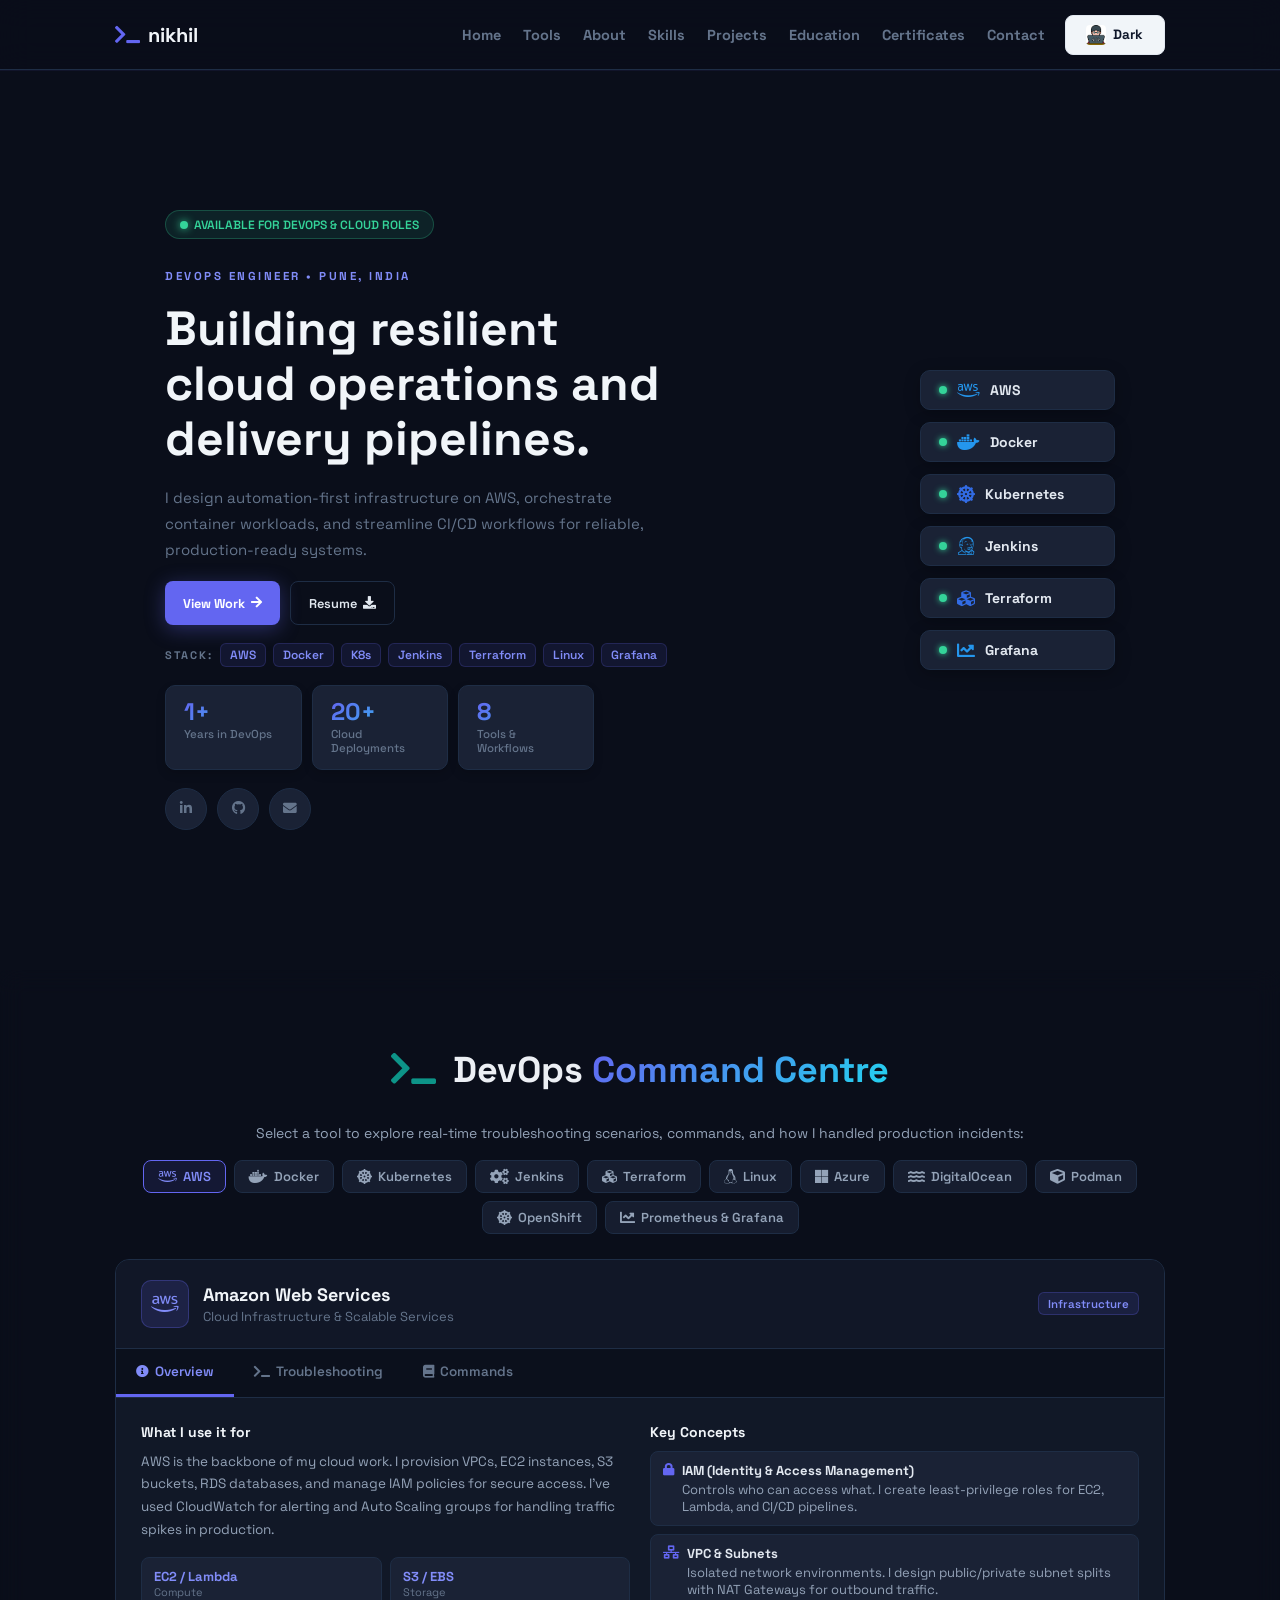
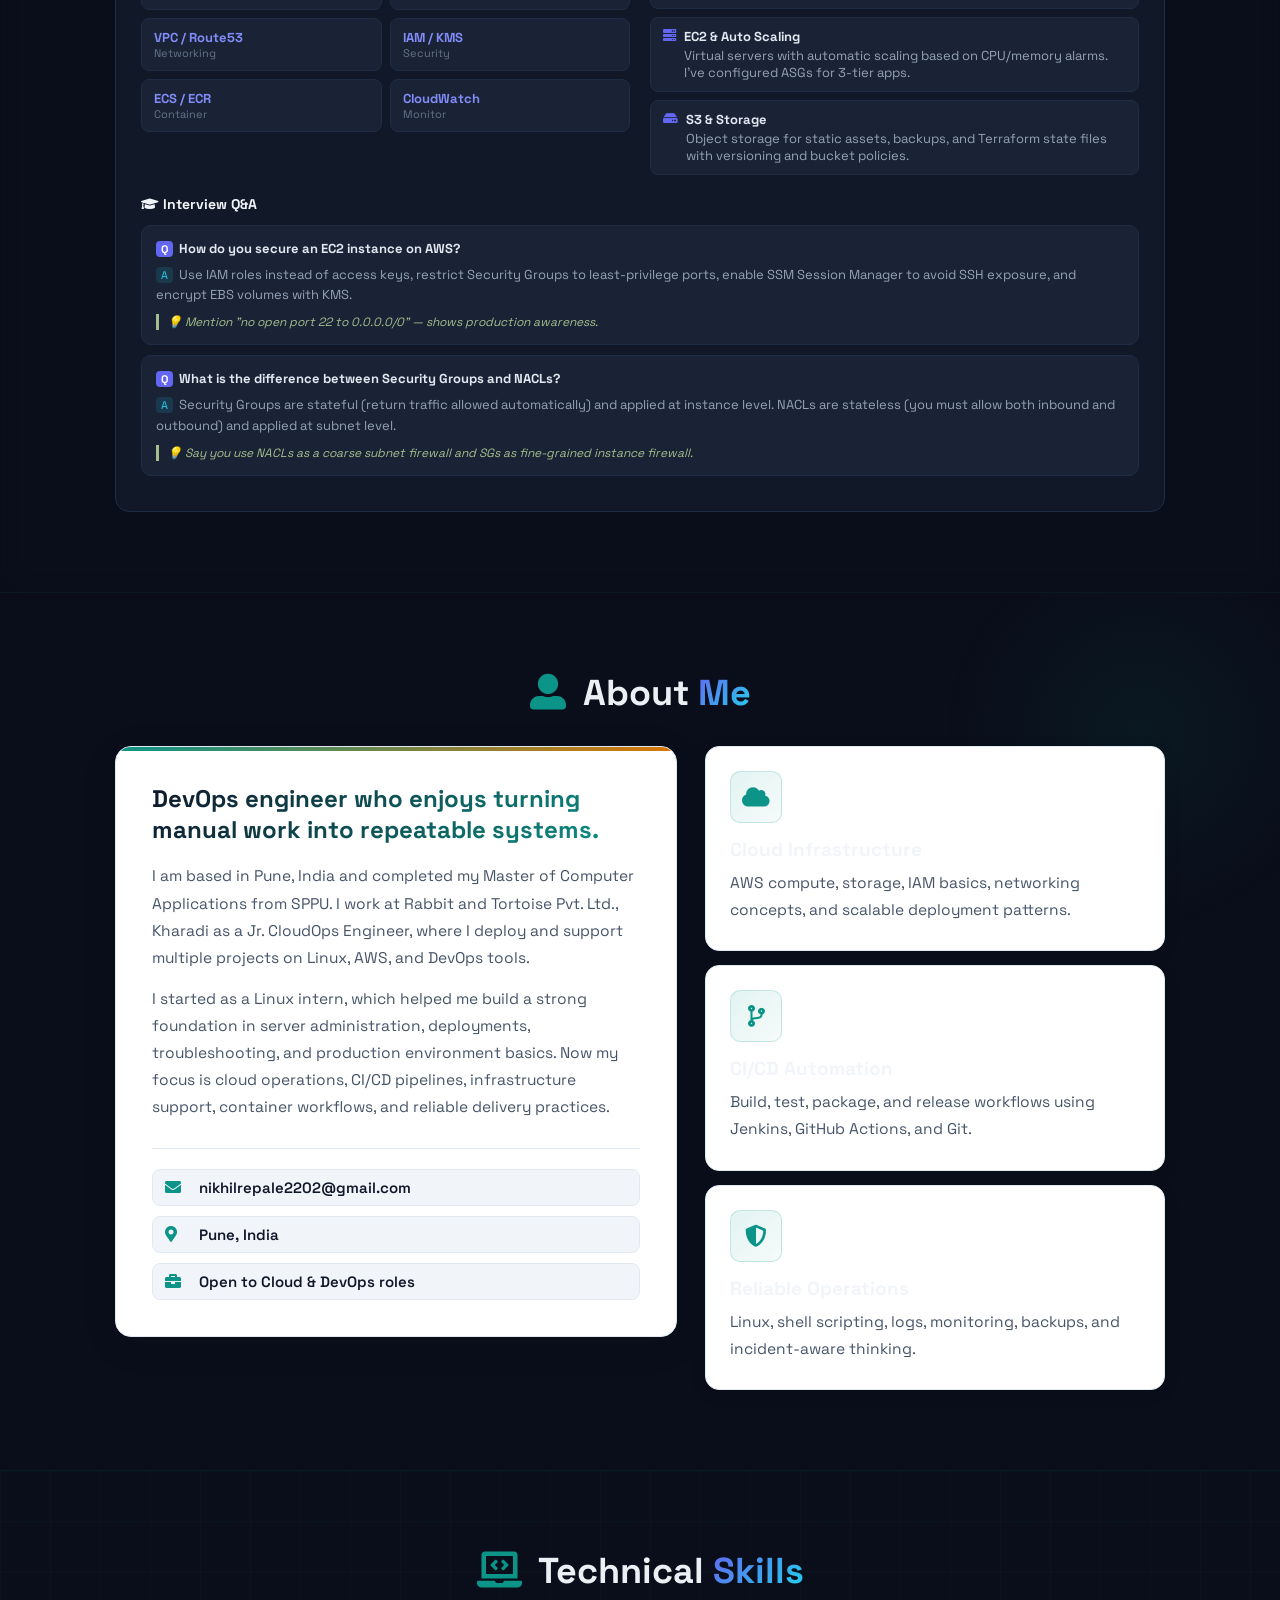
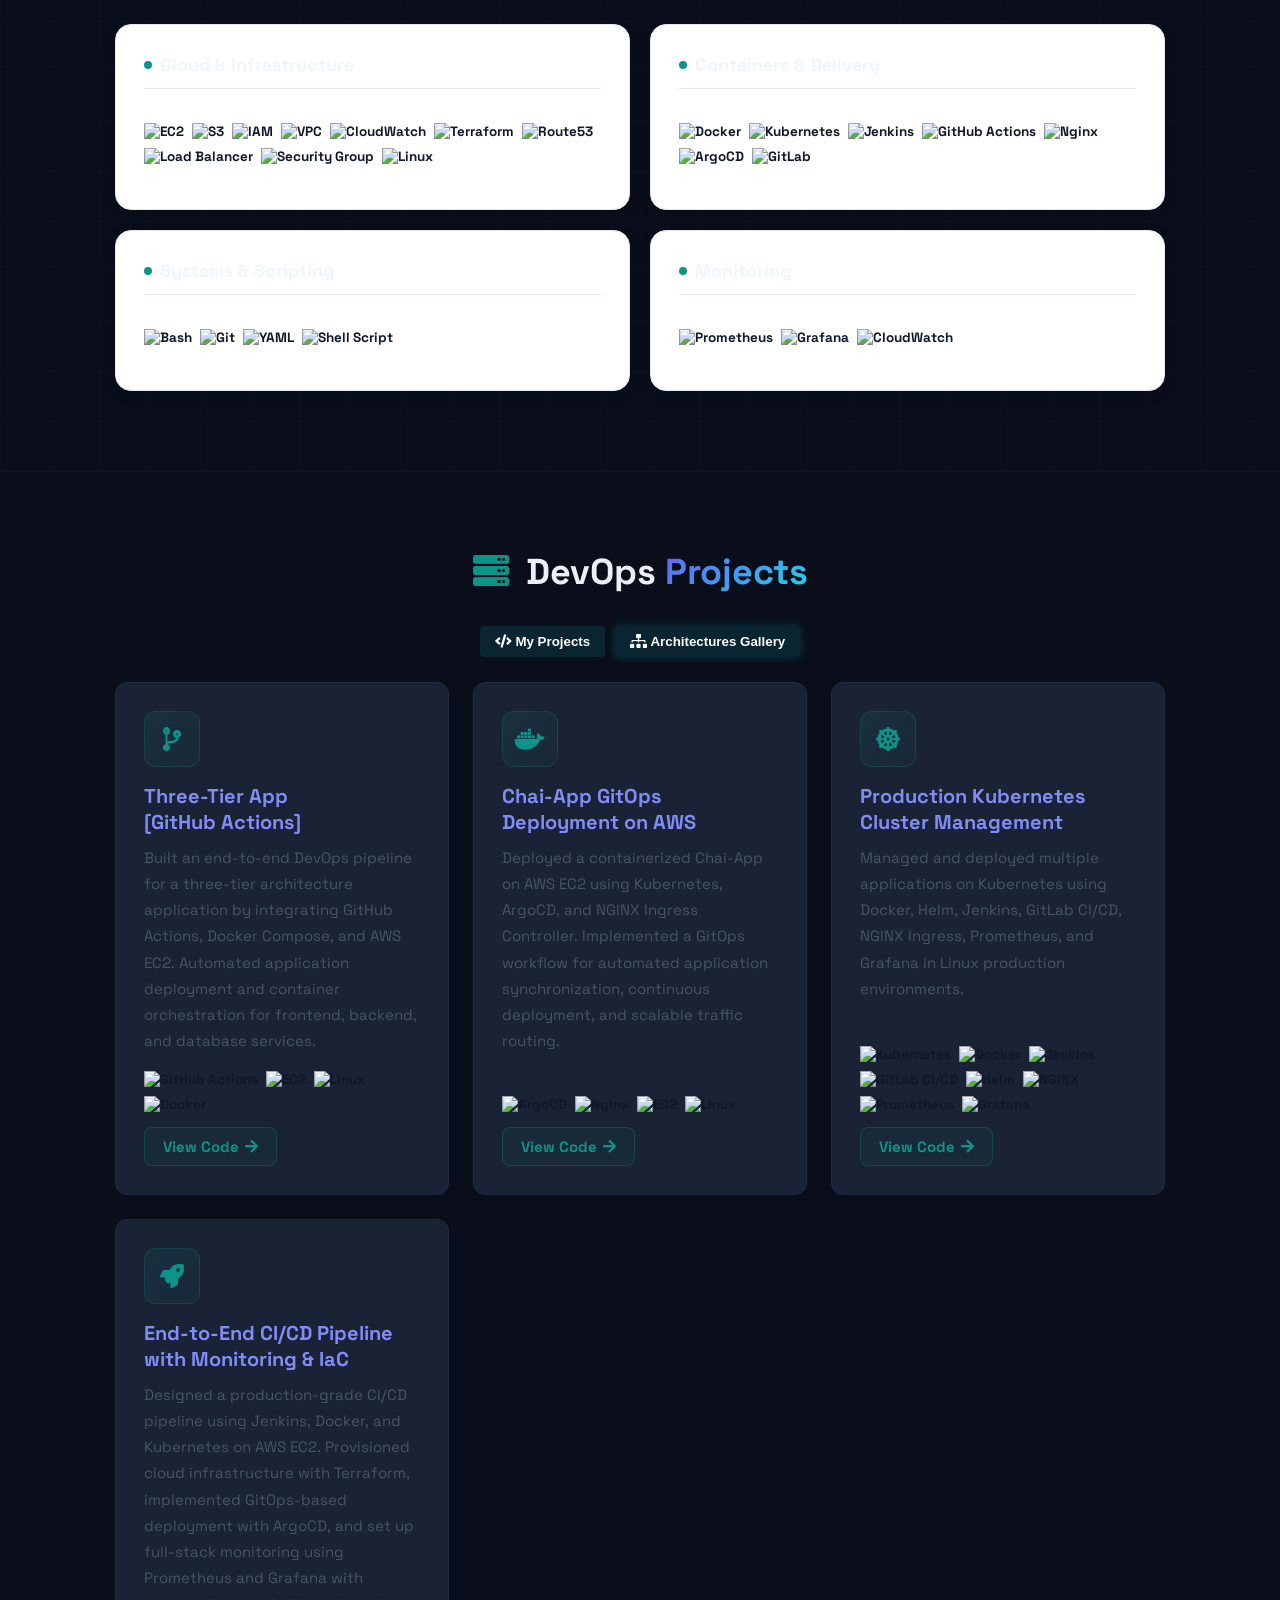
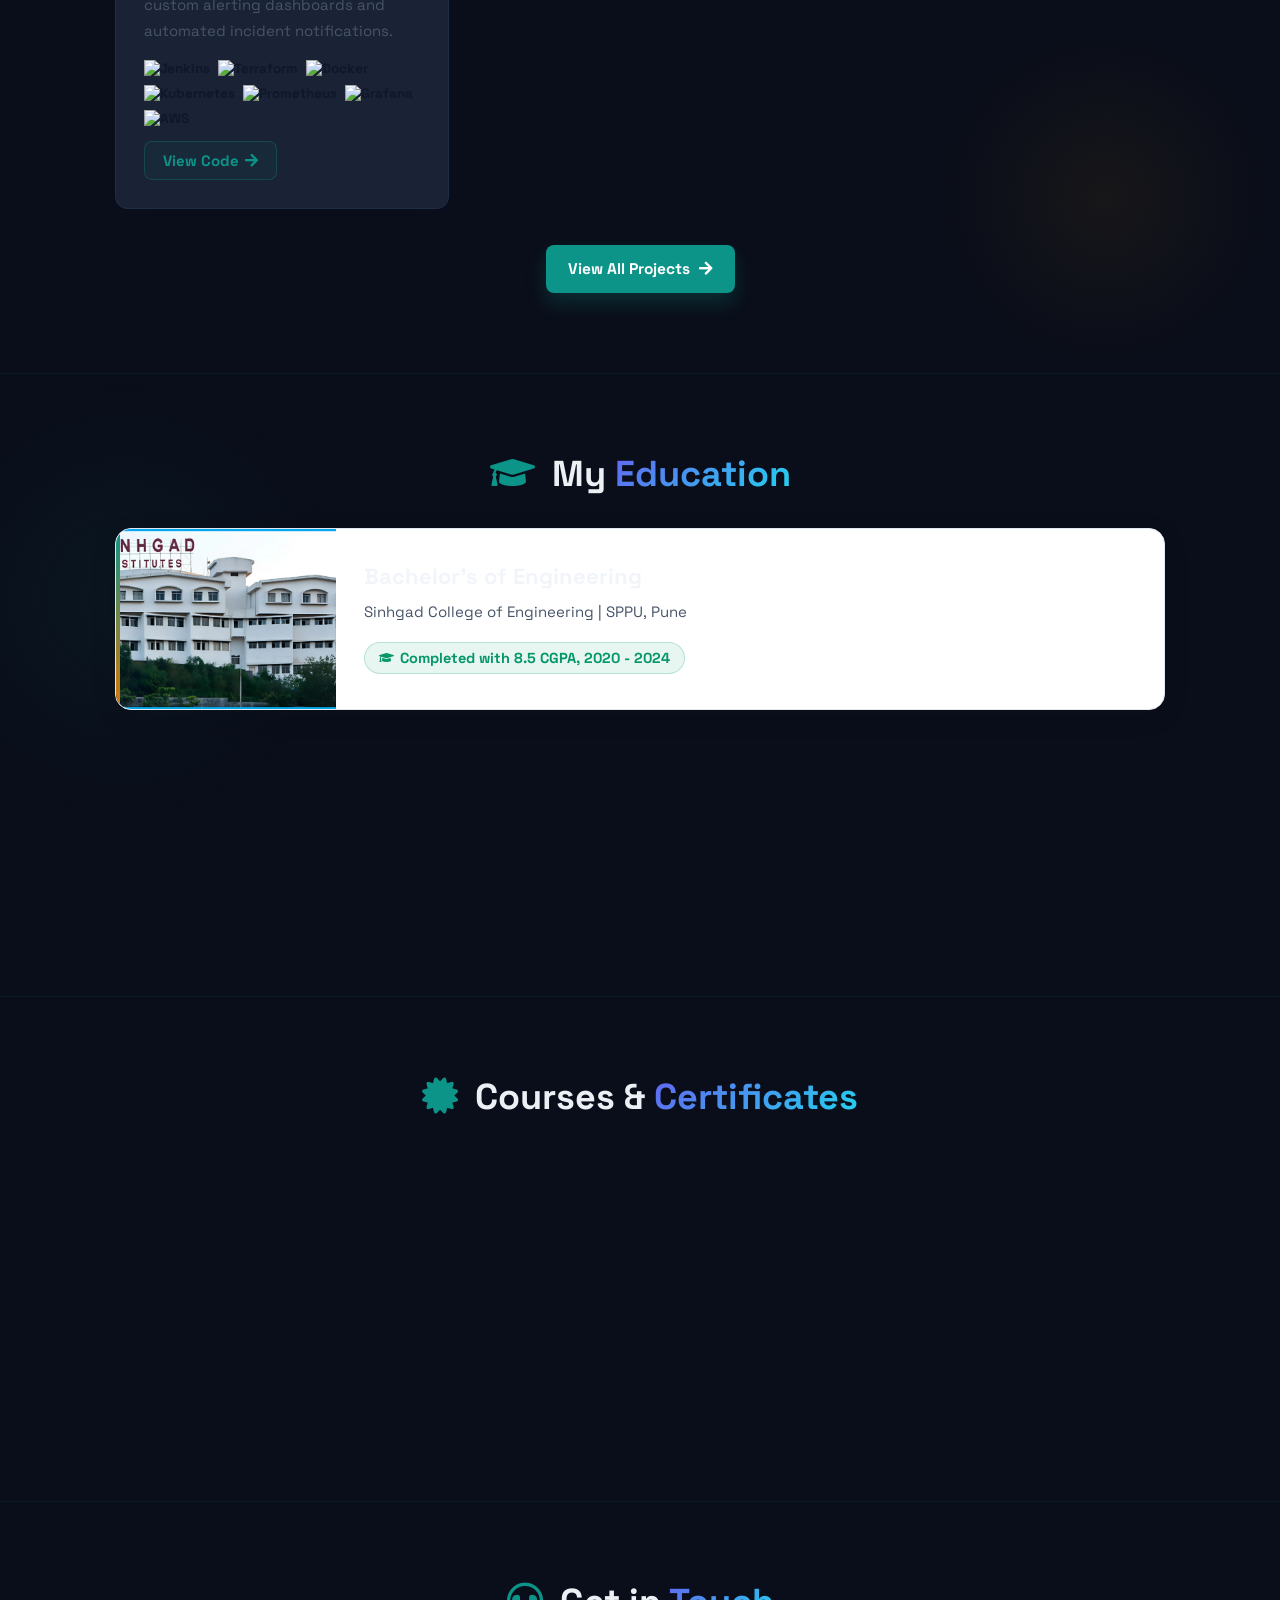
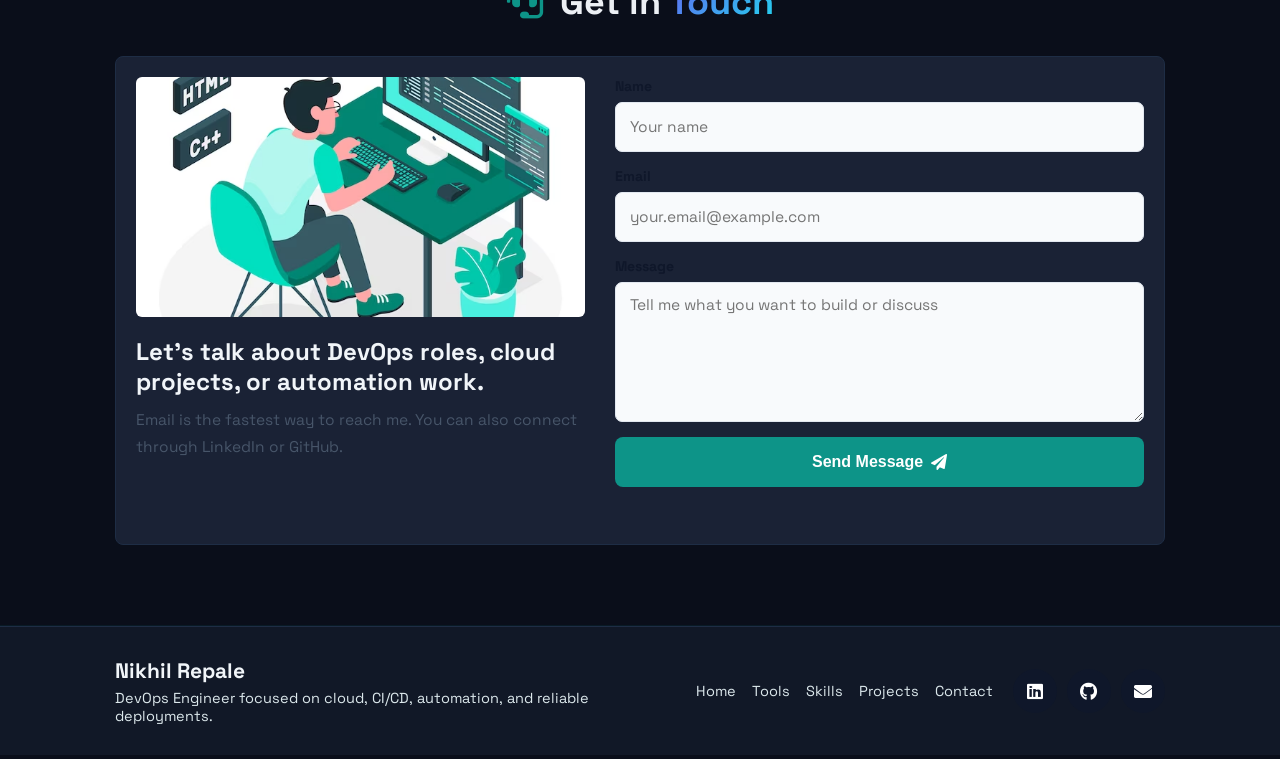
==== commit e90cca5e: "latest code for portfolio" ====
--- a/index.html
+++ b/index.html
@@ -14,15 +14,25 @@
   <link
     href="https://fonts.googleapis.com/css2?family=Fira+Code:wght@400;500;700&family=Space+Grotesk:wght@400;500;600;700;800&display=swap"
     rel="stylesheet">
-  <link rel="stylesheet" href="./assets/css/style.css">
+  <link rel="stylesheet" href="./assets/css/style.css?v=1783500000000">
+  <link rel="stylesheet" href="./assets/css/professional-upgrade.css?v=1783500000000">
   <link rel="stylesheet" href="https://cdnjs.cloudflare.com/ajax/libs/font-awesome/5.15.3/css/all.min.css"
     integrity="sha512-iBBXm8fW90+nuLcSKlbmrPcLa0OT92xO1BIsZ+ywDWZCvqsWgccV3gFoRBv0z+8dLJgyAHIhR35VZc2oM/gI1w=="
     crossorigin="anonymous" referrerpolicy="no-referrer">
+  <link rel="stylesheet" href="./assets/css/fixes.css?v=1783500000000">
   <link id="favicon" rel="shortcut icon" href="./assets/images/edu/favicon.png" type="image/x-png">
   <title>Nikhil Repale | DevOps Engineer</title>
 </head>
 
 <body>
+  <canvas id="devops-bg-canvas"></canvas>
+  
+  
+  
+  
+  
+  
+  
   <header>
     <a href="#home" class="logo"><i class="fas fa-terminal"></i> nikhil</a>
     <nav class="navbar" aria-label="Primary navigation">
@@ -39,256 +49,199 @@
     </nav>
     <button id="theme-toggle" class="theme-toggle" type="button" aria-label="Switch to dark mode">
       <img class="theme-logo" src="./assets/images/edu/favicon.png" alt="DevOps logo" aria-hidden="true">
-      <i class="fas fa-moon"></i>
+      
       <span>Dark</span>
     </button>
     <button id="menu" class="fas fa-bars" aria-label="Open navigation"></button>
   </header>
 
   <main>
-    <section class="home" id="home">
-      <div class="content">
-        <p class="eyebrow">DevOps Engineer • Pune, India</p>
-        <h1>Building resilient cloud operations and delivery pipelines.</h1>
-        <p class="intro">I design automation-first infrastructure on AWS, orchestrate container workloads, and
-          streamline CI/CD workflows for reliable, production-ready systems.</p>
-        <div class="hero-actions">
-          <a href="#projects" class="btn primary"><span>View Work</span><i class="fas fa-arrow-right"></i></a>
-          <a href="mailto:nikhilrepale2202@gmail.com" class="btn secondary"><span>Contact Me</span><i
-              class="fas fa-envelope"></i></a>
-        </div>
-        <div class="hero-metrics">
-          <article>
-            <strong>1+</strong>
-            <span>Years in DevOps</span>
-          </article>
-          <article>
-            <strong>20+</strong>
-            <span>Cloud deployments</span>
-          </article>
-          <article>
-            <strong>8</strong>
-            <span>Tools & workflows</span>
-          </article>
-        </div>
-        <ul class="social-icons">
-          <li><a class="linkedin" aria-label="LinkedIn" href="https://www.linkedin.com/in/nikhil-repale-0009b2233/"
-              target="_blank" rel="noreferrer"><i class="fab fa-linkedin"></i></a></li>
-          <li><a class="github" aria-label="GitHub" href="https://github.com/Nikhil-Repale" target="_blank"
-              rel="noreferrer"><i class="fab fa-github"></i></a></li>
-          <li><a class="mail" aria-label="Email" href="mailto:nikhilrepale2202@gmail.com"><i
-                class="fas fa-envelope"></i></a></li>
-        </ul>
-      </div>
-    </section>
-
-    <section class="tools" id="tools" aria-label="Interactive DevOps Tools Playbook">
-      <h2 class="heading"><i class="fas fa-toolbox"></i> DevOps <span>Command Center</span></h2>
-
-      <!-- Interactive Selector Grid -->
-      <div class="tool-selector-container">
-        <p class="selector-instruction">Select a core tool to load Nikhil's operations playbook, architecture, and live
-          troubleshooting simulator:</p>
-        <div class="tool-selector-grid">
-          <button class="selector-btn active" data-tool="aws" aria-label="AWS">
-            <i class="fab fa-aws"></i><span>AWS Cloud</span>
-          </button>
-          <button class="selector-btn" data-tool="docker" aria-label="Docker">
-            <i class="fab fa-docker"></i><span>Docker</span>
-          </button>
-          <button class="selector-btn" data-tool="podman" aria-label="Podman Containers">
-            <i class="fas fa-cube"></i><span>Podman</span>
-          </button>
-          <button class="selector-btn" data-tool="kubernetes" aria-label="Kubernetes">
-            <i class="fas fa-dharmachakra"></i><span>Kubernetes</span>
-          </button>
-          <button class="selector-btn" data-tool="jenkins" aria-label="Jenkins">
-            <i class="fas fa-cogs"></i><span>Jenkins CI/CD</span>
-          </button>
-          <button class="selector-btn" data-tool="terraform" aria-label="Terraform">
-            <i class="fas fa-cubes"></i><span>Terraform</span>
-          </button>
-          <button class="selector-btn" data-tool="monitoring" aria-label="Prometheus and Grafana">
-            <i class="fas fa-chart-line"></i><span>Prometheus & Grafana</span>
-          </button>
-          <button class="selector-btn" data-tool="azure" aria-label="Microsoft Azure">
-            <i class="fab fa-microsoft"></i><span>Microsoft Azure</span>
-          </button>
-          <button class="selector-btn" data-tool="linux" aria-label="Linux Operating System">
-            <i class="fab fa-linux"></i><span>Linux OS</span>
-          </button>
-        </div>
-      </div>
-
-      <!-- Playbook & Dashboard Card -->
-      <div class="devops-hub-card">
-        <!-- Hub Header -->
-        <div class="hub-header">
-          <div class="hub-tool-info">
-            <div class="hub-tool-icon" id="hub-tool-icon"><i class="fab fa-aws"></i></div>
+    <section class="home hero-split-layout" id="home">
+      <div class="home-container split-container">
+        
+        <!-- LEFT SIDE: Text Content -->
+        <div class="home-content custom-aligned-content">
+            <div class="eyebrow status-pill">
+                <span class="green-dot"></span> Available for DevOps & Cloud roles
+            </div>
+            
+            <h3 class="location-subtitle">DEVOPS ENGINEER • PUNE, INDIA</h3>
+            
+            <h1 class="hero-title-custom">Building resilient<br>cloud operations and<br>delivery pipelines.</h1>
+            
+            <p class="intro-custom">I design automation-first infrastructure on AWS, orchestrate container workloads, and streamline CI/CD workflows for reliable, production-ready systems.</p>
+            
+            <div class="hero-actions-custom">
+              <a href="#projects" class="btn btn-blue" aria-label="View Projects">
+                View Work <i class="fas fa-arrow-right"></i>
+              </a>
+              <a href="./assets/Nikhil_Repale_Resume.pdf" class="btn btn-outline" aria-label="Download Resume" target="_blank" rel="noopener noreferrer">
+                Resume <i class="fas fa-download"></i>
+              </a>
+            </div>
+
+            <div class="hero-stack-row">
+                <span class="stack-label">STACK:</span>
+                <span class="stack-pill">AWS</span>
+                <span class="stack-pill">Docker</span>
+                <span class="stack-pill">K8s</span>
+                <span class="stack-pill">Jenkins</span>
+                <span class="stack-pill">Terraform</span>
+                <span class="stack-pill">Linux</span>
+                <span class="stack-pill">Grafana</span>
+            </div>
+
+            <div class="hero-metrics-custom">
+              <div class="metric-card-custom">
+                <strong>1+</strong>
+                <span>Years in DevOps</span>
+              </div>
+              <div class="metric-card-custom">
+                <strong>20+</strong>
+                <span>Cloud Deployments</span>
+              </div>
+              <div class="metric-card-custom">
+                <strong>8</strong>
+                <span>Tools & Workflows</span>
+              </div>
+            </div>
+
+            <div class="hero-socials">
+                <a href="https://linkedin.com/in/nikhilrepale" target="_blank" class="social-circle"><i class="fab fa-linkedin-in"></i></a>
+                <a href="https://github.com/nikhilrepale" target="_blank" class="social-circle"><i class="fab fa-github"></i></a>
+                <a href="#contact" class="social-circle"><i class="fas fa-envelope"></i></a>
+            </div>
+        </div>
+
+        <!-- RIGHT SIDE: Floating Animated Tech Stack -->
+        <div class="hero-visuals right-side-tech vertical-tech-stack">
+            <div class="stack-badge" style="--float-delay: 0s;">
+                <span class="status-dot"></span>
+                <i class="fab fa-aws" style="color: #2496ed;"></i>
+                <span class="badge-text">AWS</span>
+            </div>
+            <div class="stack-badge" style="--float-delay: -1s;">
+                <span class="status-dot"></span>
+                <i class="fab fa-docker" style="color: #2496ed;"></i>
+                <span class="badge-text">Docker</span>
+            </div>
+            <div class="stack-badge" style="--float-delay: -2s;">
+                <span class="status-dot"></span>
+                <i class="fas fa-dharmachakra" style="color: #326ce5;"></i>
+                <span class="badge-text">Kubernetes</span>
+            </div>
+            <div class="stack-badge" style="--float-delay: -3s;">
+                <span class="status-dot"></span>
+                <i class="fab fa-jenkins" style="color: #2496ed;"></i>
+                <span class="badge-text">Jenkins</span>
+            </div>
+            <div class="stack-badge" style="--float-delay: -4s;">
+                <span class="status-dot"></span>
+                <i class="fas fa-cubes" style="color: #326ce5;"></i>
+                <span class="badge-text">Terraform</span>
+            </div>
+            <div class="stack-badge" style="--float-delay: -5s;">
+                <span class="status-dot"></span>
+                <i class="fas fa-chart-line" style="color: #2496ed;"></i>
+                <span class="badge-text">Grafana</span>
+            </div>
+        </div>
+        </div>
+
+      </div>
+    </section>
+
+    <section class="tools" id="tools">
+      <h2 class="heading"><i class="fas fa-terminal"></i> DevOps <span>Command Centre</span></h2>
+      <p class="cc-selector-label">Select a tool to explore real-time troubleshooting scenarios, commands, and how I handled production incidents:</p>
+
+      <!-- TOOL SELECTOR -->
+      <div class="cc-tool-grid" id="cc-tool-grid"></div>
+
+      <!-- HUB CARD -->
+      <div class="cc-hub-card" id="cc-hub-card">
+        <div class="cc-hub-header">
+          <div class="cc-hub-tool-info">
+            <div class="cc-hub-icon" id="cc-tool-icon"><i class="fab fa-aws"></i></div>
             <div>
-              <h3 id="hub-tool-title">Amazon Web Services</h3>
-              <p id="hub-tool-subtitle">Cloud Infrastructure & Scalable Services</p>
-            </div>
-          </div>
-          <div class="hub-tool-badge" id="hub-tool-category">Infrastructure</div>
-        </div>
-
-        <!-- Tab Navigation -->
-        <div class="hub-tabs" role="tablist">
-          <button class="tab-btn active" id="tab-overview" role="tab" aria-selected="true"
-            aria-controls="content-overview" data-tab="overview">
-            <i class="fas fa-info-circle"></i> Playbook Overview
-          </button>
-          <button class="tab-btn" id="tab-architecture" role="tab" aria-selected="false"
-            aria-controls="content-architecture" data-tab="architecture">
-            <i class="fas fa-sitemap"></i> System Architecture
-          </button>
-          <button class="tab-btn" id="tab-workflow" role="tab" aria-selected="false" aria-controls="content-workflow"
-            data-tab="workflow">
-            <i class="fas fa-project-diagram"></i> Workflow & Pipelines
-          </button>
-          <button class="tab-btn" id="tab-troubleshooting" role="tab" aria-selected="false"
-            aria-controls="content-troubleshooting" data-tab="troubleshooting">
-            <i class="fas fa-terminal"></i> CLI Troubleshooting
-          </button>
-          <button class="tab-btn" id="tab-commands" role="tab" aria-selected="false" aria-controls="content-commands"
-            data-tab="commands">
-            <i class="fas fa-book"></i> Commands Reference
-          </button>
-        </div>
-
-        <!-- Tab Contents Container -->
-        <div class="hub-content-container">
-
-          <!-- Tab 1: Overview & Critical Data -->
-          <div class="hub-tab-content active" id="content-overview" role="tabpanel" aria-labelledby="tab-overview">
-            <div class="overview-grid">
-              <div class="overview-description">
-                <h4>Tool Capabilities</h4>
-                <p id="overview-desc-text">Overview of Amazon Web Services capabilities...</p>
-                <div class="key-metrics-grid" id="overview-metrics">
-                  <!-- Dynamic Metrics Cards -->
+              <h3 id="cc-tool-title">Amazon Web Services</h3>
+              <p id="cc-tool-subtitle">Cloud Infrastructure &amp; Scalable Services</p>
+            </div>
+          </div>
+          <span class="cc-hub-badge" id="cc-tool-category">Infrastructure</span>
+        </div>
+
+        <div class="cc-tabs" role="tablist">
+          <button class="cc-tab active" data-tab="overview"  role="tab"><i class="fas fa-info-circle"></i> Overview</button>
+          <button class="cc-tab"        data-tab="scenarios" role="tab"><i class="fas fa-terminal"></i> Troubleshooting</button>
+          <button class="cc-tab"        data-tab="commands"  role="tab"><i class="fas fa-book"></i> Commands</button>
+        </div>
+
+        <!-- Overview panel -->
+        <div class="cc-panel active" id="cc-panel-overview">
+          <div class="cc-overview-grid">
+            <div class="cc-overview-left">
+              <h4>What I use it for</h4>
+              <p id="cc-overview-desc"></p>
+              <div class="cc-metrics" id="cc-metrics"></div>
+            </div>
+            <div class="cc-overview-right">
+              <h4>Key Concepts</h4>
+              <ul class="cc-concepts" id="cc-concepts"></ul>
+            </div>
+          </div>
+          <div id="cc-interview" class="cc-interview"></div>
+        </div>
+
+        <!-- Troubleshooting panel -->
+        <div class="cc-panel" id="cc-panel-scenarios">
+          <div class="cc-trouble-layout">
+            <div class="cc-scenario-sidebar">
+              <h4>Scenarios</h4>
+              <div class="cc-scenario-filter" id="cc-scenario-filter"></div>
+              <div class="cc-scenario-list" id="cc-scenario-list"></div>
+            </div>
+            <div class="cc-terminal-area">
+              <div class="cc-terminal">
+                <div class="cc-terminal-header">
+                  <div class="cc-dots">
+                    <span class="cc-dot" style="background:#ff5f57"></span>
+                    <span class="cc-dot" style="background:#febc2e"></span>
+                    <span class="cc-dot" style="background:#28c840"></span>
+                  </div>
+                  <span class="cc-terminal-title">nikhil@ops-center — bash</span>
+                  <div class="cc-term-actions">
+                    <button id="cc-btn-copy"><i class="far fa-copy"></i> Copy</button>
+                    <button id="cc-btn-run" class="cc-run-btn"><i class="fas fa-play"></i> Run</button>
+                  </div>
+                </div>
+                <div class="cc-terminal-body" id="cc-terminal-body">
+                  <div class="cc-term-line"><span class="cc-prompt">nikhil@ops-center:~$</span> <span class="cc-placeholder">Select a scenario on the left...</span></div>
                 </div>
               </div>
-              <div class="overview-concepts">
-                <h4>Core Pillars & Key Abstractions</h4>
-                <ul class="concepts-list" id="overview-concepts-list">
-                  <!-- Dynamic concept cards -->
-                </ul>
+              <div class="cc-explanation-card">
+                <h5><i class="fas fa-lightbulb"></i> Incident Analysis &amp; Resolution</h5>
+                <p id="cc-explanation">Select a real-world scenario to see the full incident response and how I resolved it in production.</p>
               </div>
             </div>
-
-            <!-- Dynamic Interview Prep Section -->
-            <div class="interview-prep-section" id="overview-interview-prep">
-              <!-- Dynamically loaded via script.js -->
-            </div>
-          </div>
-
-          <!-- Tab 2: System Architecture -->
-          <div class="hub-tab-content" id="content-architecture" role="tabpanel" aria-labelledby="tab-architecture">
-            <div class="architecture-view">
-              <p class="arch-intro-text" id="arch-intro-text">Interactive representation of the tool's structural
-                architecture in production deployments.</p>
-              <div class="architecture-canvas-wrapper">
-                <div class="architecture-canvas" id="architecture-canvas">
-                  <!-- Dynamically rendered CSS structural diagrams -->
-                </div>
-              </div>
-
-              <!-- Dynamic Architecture Analysis Card -->
-              <div class="architecture-details-card" id="architecture-details">
-                <!-- Dynamically loaded via script.js -->
-              </div>
-            </div>
-          </div>
-
-          <!-- Tab 3: Workflow & Pipelines -->
-          <div class="hub-tab-content" id="content-workflow" role="tabpanel" aria-labelledby="tab-workflow">
-            <div class="workflow-view">
-              <p class="workflow-intro-text" id="workflow-intro-text">Operational workflow and execution lifecycle from
-                local development to production release.</p>
-              <div class="workflow-timeline" id="workflow-timeline">
-                <!-- Dynamically rendered CSS steps with numbers and interactive nodes -->
-              </div>
-            </div>
-          </div>
-
-          <!-- Tab 4: CLI Troubleshooting Simulator -->
-          <div class="hub-tab-content" id="content-troubleshooting" role="tabpanel"
-            aria-labelledby="tab-troubleshooting">
-            <div class="cli-playground">
-              <!-- Scenario Sidebar -->
-              <div class="scenario-sidebar">
-                <h4>Troubleshooting Scenarios</h4>
-                <div class="cli-sub-tabs" role="tablist">
-                  <button class="cli-sub-btn active" data-category="All" role="tab" aria-selected="true">All</button>
-                  <button class="cli-sub-btn" data-category="system" role="tab" aria-selected="false">System</button>
-                  <button class="cli-sub-btn" data-category="network" role="tab" aria-selected="false">Network</button>
-                  <button class="cli-sub-btn" data-category="storage" role="tab" aria-selected="false">Storage</button>
-                  <button class="cli-sub-btn" data-category="security" role="tab"
-                    aria-selected="false">Security</button>
-                </div>
-                <div class="scenario-list" id="scenario-list">
-                  <!-- Dynamic list of buttons representing scenario challenges -->
-                </div>
-              </div>
-
-              <!-- Terminal CLI Screen -->
-              <div class="cli-terminal-wrapper">
-                <div class="cli-terminal">
-                  <div class="terminal-header">
-                    <div class="terminal-dots">
-                      <span class="dot red"></span>
-                      <span class="dot yellow"></span>
-                      <span class="dot green"></span>
-                    </div>
-                    <div class="terminal-title" id="terminal-title">bash - nikhil@ops-center:~</div>
-                    <div class="terminal-actions">
-                      <button class="term-btn" id="btn-copy-command" title="Copy Command"><i class="far fa-copy"></i>
-                        Copy</button>
-                      <button class="term-btn run" id="btn-run-command" title="Execute Command"><i
-                          class="fas fa-play"></i> Run</button>
-                    </div>
-                  </div>
-                  <div class="terminal-body" id="terminal-body">
-                    <div class="terminal-line welcome">
-                      <span class="term-prompt">nikhil@ops-center:~$</span> <span class="typed-text-placeholder">Select
-                        a scenario on the left to troubleshoot in the terminal...</span>
-                    </div>
-                  </div>
-                </div>
-                <div class="terminal-explanation-card" id="terminal-explanation-card">
-                  <h5>Command Action & Analysis</h5>
-                  <p id="terminal-explanation-text">Select a scenario to view detailed explanation and commands.</p>
-                </div>
-              </div>
-            </div>
-          </div>
-
-          <!-- Tab 5: Commands Reference -->
-          <div class="hub-tab-content" id="content-commands" role="tabpanel" aria-labelledby="tab-commands">
-            <div class="commands-view">
-              <div class="commands-toolbar">
-                <div class="commands-search-box">
-                  <i class="fas fa-search"></i>
-                  <input type="text" id="commands-search"
-                    placeholder="Search commands... (e.g. docker run, kubectl get)" autocomplete="off">
-                </div>
-                <div class="commands-category-filters" id="commands-category-filters">
-                  <!-- Dynamic category pills -->
-                </div>
-              </div>
-              <div class="commands-list" id="commands-list">
-                <!-- Dynamic command cards -->
-              </div>
-              <p class="commands-count" id="commands-count"></p>
-            </div>
-          </div>
-
-        </div>
-      </div>
-    </section>
+          </div>
+        </div>
+
+        <!-- Commands panel -->
+        <div class="cc-panel" id="cc-panel-commands">
+          <div class="cc-commands-toolbar">
+            <div class="cc-search-box">
+              <i class="fas fa-search"></i>
+              <input type="text" id="cc-cmd-search" placeholder="Search commands..." autocomplete="off">
+            </div>
+            <div id="cc-cmd-filters" class="cc-cmd-filters"></div>
+          </div>
+          <div id="cc-cmd-list" class="cc-cmd-list"></div>
+          <p id="cc-cmd-count" class="cc-cmd-count"></p>
+        </div>
+      </div>
+    </section>
+
 
     <section class="about" id="about">
       <h2 class="heading"><i class="fas fa-user-alt"></i> About <span>Me</span></h2>
@@ -407,6 +360,10 @@
 
     <section class="projects" id="projects">
       <h2 class="heading"><i class="fas fa-server"></i> DevOps <span>Projects</span></h2>
+      <div class="projects-tabs-container" style="display:flex; justify-content:center; gap: 1rem; margin-bottom: 2.5rem;">
+        <button class="project-tab-btn active" style="padding: 0.8rem 1.5rem; background: rgba(0, 240, 255, 0.1); border: 1px solid var(--theme-primary); color: #fff; cursor: pointer; border-radius: 4px; font-weight: bold;"><i class="fas fa-code"></i> My Projects</button>
+        <button class="project-tab-btn" onclick="window.location.href='architectures.html'" style="padding: 0.8rem 1.5rem; background: rgba(0, 240, 255, 0.1); border: 1px solid var(--theme-primary); color: #fff; cursor: pointer; border-radius: 4px; font-weight: bold; transition: all 0.3s box-shadow; box-shadow: 0 0 10px rgba(0, 240, 255, 0.2);" onmouseover="this.style.boxShadow='0 0 20px rgba(0, 240, 255, 0.5)'; this.style.background='rgba(0, 240, 255, 0.2)';" onmouseout="this.style.boxShadow='0 0 10px rgba(0, 240, 255, 0.2)'; this.style.background='rgba(0, 240, 255, 0.1)';"><i class="fas fa-sitemap"></i> Architectures Gallery</button>
+      </div>
       <div class="project-grid">
         <article class="project-card">
           <div class="project-icon"><i class="fas fa-code-branch"></i></div>
@@ -580,6 +537,7 @@
     </section>
   </main>
 
+
   <footer class="footer">
     <div>
       <h3>Nikhil Repale</h3>
@@ -601,7 +559,10 @@
     </div>
   </footer>
   <a href="#home" aria-label="Scroll to top" class="fas fa-angle-up" id="scroll-top"></a>
-  <script src="script.js"></script>
+  <script src="script.js?v=1783600000000"></script>
+  <script src="./professional-upgrade.js?v=1783600000000"></script>
+  <script src="./assets/js/hub-controller.js?v=1783700000000"></script>
+  <script src="./assets/js/devops-3d-bg.js" defer></script>
 </body>
 
 </html>
--- a/assets/css/style.css
+++ b/assets/css/style.css
@@ -106,8 +106,8 @@
 header {
   align-items: center;
   background: var(--glass-bg);
-  backdrop-filter: blur(12px);
-  -webkit-backdrop-filter: blur(12px);
+  backdrop-filter: none;
+  -webkit-backdrop-filter: none;
   border-bottom: 1px solid var(--glass-border);
   box-shadow: 0 1rem 3rem rgba(15, 23, 42, 0.04);
   display: flex;
@@ -276,7 +276,7 @@
 .hero-metrics {
   display: grid;
   gap: 1rem;
-  grid-template-columns: repeat(3, minmax(0, 1fr));
+  /* removed hardcoded grid columns for flexbox */
   margin-top: 2.8rem;
 }
 
@@ -388,8 +388,9 @@
 }
 
 .tool-selector-grid {
-  display: grid;
-  grid-template-columns: repeat(7, minmax(0, 1fr));
+  display: flex;
+  flex-wrap: wrap;
+  justify-content: center;
   gap: 1.2rem;
 }
 
@@ -2512,7 +2513,7 @@
 
 
   .tool-selector-grid {
-    grid-template-columns: repeat(3, minmax(0, 1fr));
+    /* removed hardcoded grid columns for flexbox */
   }
 
   .overview-grid {
@@ -2548,7 +2549,7 @@
 
 
   .skill-groups,
-  .tool-selector-grid,
+  
   .workflow-timeline,
   .education-list article,
   .timeline article {
@@ -2567,3 +2568,42 @@
     flex-wrap: wrap;
   }
 }
+
+
+/* ==========================================================================
+   GLOBAL 3D BACKGROUND OVERRIDES (Make sections transparent)
+   ========================================================================== */
+section.home,
+section.about,
+section.skills,
+section.projects,
+section.education,
+section.certificates,
+section.contact {
+  background: transparent !important;
+  backdrop-filter: none; /* minimal blur for clarity */
+}
+
+.home .content {
+  background: rgba(15, 23, 42, 0.4);
+  backdrop-filter: none;
+  padding: 2rem;
+  border-radius: 12px;
+}
+
+
+
+
+/* Badges moved to professional-upgrade.css */
+/* GLOBAL BACKGROUND FIX */
+section.home, section.about, section.skills, section.projects, section.education, section.certificates, section.contact {
+    background: transparent !important;
+    backdrop-filter: none !important;
+}
+.home .content {
+    background: rgba(15, 23, 42, 0.4) !important;
+    backdrop-filter: blur(4px) !important;
+    padding: 2.5rem;
+    border-radius: 12px;
+    border: 1px solid rgba(255, 255, 255, 0.05);
+}
--- a/assets/css/professional-upgrade.css
+++ b/assets/css/professional-upgrade.css
@@ -0,0 +1,1127 @@
+/* ==========================================================================
+   SINGLE PREMIUM THEME (DARK SPACE)
+   ========================================================================== */
+html {
+  /* Beautiful subtle gradient for the background */
+  background: linear-gradient(135deg, #050a15, #010308) !important;
+  color: #e2e8f0;
+}
+
+body {
+  /* MUST be transparent so the z-index: -1 3D logo can be seen */
+  background: transparent !important;
+  color: #e2e8f0 !important;
+}
+
+/* Force dark mode colors globally */
+.glass-panel,
+.hub-card,
+.timeline-item-content {
+  background: rgba(10, 15, 30, 0.6) !important;
+  border: 1px solid rgba(0, 240, 255, 0.15) !important;
+  color: #e2e8f0 !important;
+}
+
+h1,
+h2,
+h3,
+h4,
+h5,
+h6 {
+  color: #ffffff !important;
+}
+
+/* ============================================================
+   PROFESSIONAL DARK THEME (Global Override)
+   ============================================================ */
+/* Remove backgrounds from sections */
+section {
+  background: transparent !important;
+  backdrop-filter: none !important; /* Keep it crystal clear */
+}
+
+/* Specific fix for the home section to let the body background shine completely */
+section.home {
+  background: transparent !important;
+}
+
+/* ==========================================================================
+   PREMIUM OBSIDIAN GLASSMORPHISM SYSTEM
+   ========================================================================== */
+
+/* Make all sections beautifully translucent */
+/* Removed broken global section margins */
+
+/* Ensure the DevOps Command Centre is also beautifully glass */
+.devops-hub-card {
+  background: rgba(5, 10, 20, 0.55) !important;
+  backdrop-filter: blur(16px) !important;
+  -webkit-backdrop-filter: blur(16px) !important;
+  border: 1px solid rgba(0, 240, 255, 0.15) !important;
+  box-shadow: 0 0 30px rgba(0, 240, 255, 0.05) !important;
+}
+
+/* ==========================================================================
+   CATEGORIZED HERO FLOATING BADGES (Desktop Only)
+   ========================================================================== */
+.hero-float-badges {
+  position: absolute;
+  right: 5%;
+  top: 50%;
+  transform: translateY(-50%);
+  display: flex;
+  flex-direction: column;
+  gap: 1.8rem;
+  z-index: 10;
+}
+
+.hero-float-badge {
+  background: rgba(10, 15, 25, 0.7);
+  border: 1px solid rgba(0, 240, 255, 0.3);
+  padding: 1rem 1.8rem;
+  border-radius: 12px;
+  display: flex;
+  flex-direction: column;
+  gap: 0.5rem;
+  font-family: "Space Grotesk", sans-serif;
+  color: #fff;
+  box-shadow: 0 0 20px rgba(0, 240, 255, 0.15);
+  backdrop-filter: blur(12px);
+  animation: float-badge 6s ease-in-out infinite;
+  opacity: 0;
+  animation-fill-mode: forwards;
+  min-width: 220px;
+}
+
+.badge-header {
+  font-size: 0.95rem;
+  font-weight: 700;
+  color: #00f0ff;
+  text-transform: uppercase;
+  letter-spacing: 1px;
+  border-bottom: 1px solid rgba(0, 240, 255, 0.2);
+  padding-bottom: 0.4rem;
+  margin-bottom: 0.2rem;
+}
+
+.badge-tools {
+  display: flex;
+  gap: 1.2rem;
+  font-size: 1.2rem;
+  font-weight: 500;
+  color: #e2e8f0;
+}
+
+.hero-float-badge:nth-child(1) {
+  animation-delay: 0.1s;
+  transform: translateX(20px);
+}
+.hero-float-badge:nth-child(2) {
+  animation-delay: 0.8s;
+  transform: translateX(-10px);
+}
+.hero-float-badge:nth-child(3) {
+  animation-delay: 1.5s;
+  transform: translateX(30px);
+}
+.hero-float-badge:nth-child(4) {
+  animation-delay: 2.2s;
+  transform: translateX(5px);
+}
+
+@keyframes float-badge {
+  0% {
+    opacity: 0;
+    transform: translateY(20px) translateX(var(--tx, 0));
+  }
+  10% {
+    opacity: 1;
+    transform: translateY(0) translateX(var(--tx, 0));
+  }
+  50% {
+    transform: translateY(-10px) translateX(var(--tx, 0));
+  }
+  90% {
+    opacity: 1;
+    transform: translateY(0) translateX(var(--tx, 0));
+  }
+  100% {
+    opacity: 1;
+    transform: translateY(0) translateX(var(--tx, 0));
+  }
+}
+
+@media (max-width: 1024px) {
+  .hero-float-badges {
+    display: none;
+  }
+}
+
+/* ==========================================================================
+   GLOBAL STATIC DEVOPS LIFECYCLE BACKGROUND (IMAGE)
+   ========================================================================== */
+
+body.dark-theme 
+
+/* Ensure the body base is completely solid so the image pops */
+
+/* ==========================================================================
+   ORIGINAL BRAND COLORS FOR TOOLS
+   ========================================================================== */
+.selector-btn[data-tool="aws"].active {
+  border-color: #ff9900 !important;
+  color: #ff9900 !important;
+  box-shadow: 0 0 15px rgba(255, 153, 0, 0.3) !important;
+}
+.selector-btn[data-tool="docker"].active {
+  border-color: #2496ed !important;
+  color: #2496ed !important;
+  box-shadow: 0 0 15px rgba(36, 150, 237, 0.3) !important;
+}
+.selector-btn[data-tool="kubernetes"].active {
+  border-color: #326ce5 !important;
+  color: #326ce5 !important;
+  box-shadow: 0 0 15px rgba(50, 108, 229, 0.3) !important;
+}
+.selector-btn[data-tool="jenkins"].active {
+  border-color: #d33833 !important;
+  color: #d33833 !important;
+  box-shadow: 0 0 15px rgba(211, 56, 51, 0.3) !important;
+}
+.selector-btn[data-tool="terraform"].active {
+  border-color: #7b42bc !important;
+  color: #7b42bc !important;
+  box-shadow: 0 0 15px rgba(123, 66, 188, 0.3) !important;
+}
+.selector-btn[data-tool="monitoring"].active {
+  border-color: #e6522c !important;
+  color: #e6522c !important;
+  box-shadow: 0 0 15px rgba(230, 82, 44, 0.3) !important;
+}
+.selector-btn[data-tool="linux"].active {
+  border-color: #fcc624 !important;
+  color: #fcc624 !important;
+  box-shadow: 0 0 15px rgba(252, 198, 36, 0.3) !important;
+}
+.selector-btn[data-tool="openshift"].active {
+  border-color: #ee0000 !important;
+  color: #ee0000 !important;
+  box-shadow: 0 0 15px rgba(238, 0, 0, 0.3) !important;
+}
+.selector-btn[data-tool="digitalocean"].active {
+  border-color: #0080ff !important;
+  color: #0080ff !important;
+  box-shadow: 0 0 15px rgba(0, 128, 255, 0.3) !important;
+}
+.selector-btn[data-tool="podman"].active {
+  border-color: #892ca0 !important;
+  color: #892ca0 !important;
+  box-shadow: 0 0 15px rgba(137, 44, 160, 0.3) !important;
+}
+
+/* Keep icon colored when active */
+.selector-btn[data-tool="aws"].active i {
+  color: #ff9900 !important;
+}
+.selector-btn[data-tool="docker"].active i {
+  color: #2496ed !important;
+}
+.selector-btn[data-tool="kubernetes"].active i {
+  color: #326ce5 !important;
+}
+.selector-btn[data-tool="jenkins"].active i {
+  color: #d33833 !important;
+}
+.selector-btn[data-tool="terraform"].active i {
+  color: #7b42bc !important;
+}
+.selector-btn[data-tool="monitoring"].active i {
+  color: #e6522c !important;
+}
+.selector-btn[data-tool="linux"].active i {
+  color: #fcc624 !important;
+}
+.selector-btn[data-tool="openshift"].active i {
+  color: #ee0000 !important;
+}
+.selector-btn[data-tool="digitalocean"].active i {
+  color: #0080ff !important;
+}
+.selector-btn[data-tool="podman"].active i {
+  color: #892ca0 !important;
+}
+
+/* ==========================================================================
+   ULTIMATE SPLIT HERO LAYOUT
+   ========================================================================== */
+.home {
+  padding-top: 12rem !important;
+  padding-bottom: 8rem !important;
+  min-height: 100vh;
+  display: flex;
+  align-items: center;
+}
+
+.home-container {
+  display: grid;
+  grid-template-columns: 1fr 1fr;
+  gap: 4rem;
+  align-items: center;
+  width: 100%;
+  max-width: 1300px;
+  margin: 0 auto;
+}
+
+/* Left Content */
+.home-content h1 {
+  font-size: clamp(3.5rem, 6vw, 6.5rem);
+  line-height: 1.1;
+  margin-bottom: 2rem;
+  color: #fff;
+  font-weight: 800;
+}
+
+.home-content .intro {
+  font-size: 1.8rem;
+  color: #cbd5e1;
+  max-width: 90%;
+  margin-bottom: 4rem;
+  line-height: 1.7;
+}
+
+.hero-metrics {
+  display: flex;
+  gap: 2rem;
+  margin-top: 4rem;
+}
+
+.metric-box {
+  flex: 1;
+  padding: 2rem !important;
+  display: flex;
+  flex-direction: column;
+  justify-content: center;
+  align-items: center;
+  text-align: center;
+  gap: 0.5rem;
+  background: rgba(10, 15, 25, 0.7) !important;
+  border-radius: 12px;
+  transition:
+    transform 0.3s ease,
+    border-color 0.3s ease;
+}
+
+.metric-box:hover {
+  transform: translateY(-5px);
+  border-color: #00f0ff !important;
+}
+
+.metric-box strong {
+  font-size: 3rem;
+  color: #fff;
+  font-weight: 800;
+  line-height: 1;
+}
+
+.metric-box span {
+  font-size: 1.3rem;
+  color: #00f0ff;
+  font-weight: 600;
+  text-transform: uppercase;
+  letter-spacing: 1px;
+}
+
+/* Right Content: Tech Stack Radar */
+.home-visuals {
+  display: flex;
+  justify-content: flex-end;
+  align-items: center;
+}
+
+.tech-stack-radar {
+  display: grid;
+  grid-template-columns: repeat(2, 1fr);
+  gap: 2rem;
+  width: 100%;
+  max-width: 450px;
+  perspective: 1000px;
+}
+
+.tech-card {
+  background: rgba(10, 15, 25, 0.8);
+  border: 1px solid rgba(255, 255, 255, 0.1);
+  border-radius: 16px;
+  padding: 3rem 2rem;
+  display: flex;
+  flex-direction: column;
+  align-items: center;
+  justify-content: center;
+  gap: 1.5rem;
+  backdrop-filter: blur(12px);
+  transition: all 0.4s cubic-bezier(0.175, 0.885, 0.32, 1.275);
+  box-shadow: 0 10px 30px rgba(0, 0, 0, 0.5);
+  cursor: default;
+}
+
+.tech-card i {
+  font-size: 4.5rem;
+  color: var(--accent);
+  transition:
+    transform 0.3s ease,
+    filter 0.3s ease;
+  filter: drop-shadow(0 0 10px rgba(255, 255, 255, 0.1));
+}
+
+.tech-card span {
+  font-size: 1.4rem;
+  font-weight: 700;
+  color: #fff;
+  font-family: "Space Grotesk", sans-serif;
+  letter-spacing: 1px;
+}
+
+.tech-card:hover {
+  transform: translateZ(30px) translateY(-10px);
+  border-color: var(--accent);
+  box-shadow:
+    0 20px 40px rgba(0, 0, 0, 0.6),
+    0 0 20px var(--accent);
+}
+
+.tech-card:hover i {
+  transform: scale(1.1);
+  filter: drop-shadow(0 0 15px var(--accent));
+}
+
+/* Specific floating animations to make it feel alive */
+.tech-card:nth-child(1) {
+  animation: float-card 6s ease-in-out infinite;
+  animation-delay: 0s;
+}
+.tech-card:nth-child(2) {
+  animation: float-card 6s ease-in-out infinite;
+  animation-delay: 1s;
+  margin-top: 4rem;
+}
+.tech-card:nth-child(3) {
+  animation: float-card 6s ease-in-out infinite;
+  animation-delay: 2s;
+}
+.tech-card:nth-child(4) {
+  animation: float-card 6s ease-in-out infinite;
+  animation-delay: 3s;
+  margin-top: 4rem;
+}
+.tech-card:nth-child(5) {
+  animation: float-card 6s ease-in-out infinite;
+  animation-delay: 4s;
+}
+.tech-card:nth-child(6) {
+  animation: float-card 6s ease-in-out infinite;
+  animation-delay: 5s;
+  margin-top: 4rem;
+}
+
+@keyframes float-card {
+  0%,
+  100% {
+    transform: translateY(0);
+  }
+  50% {
+    transform: translateY(-15px);
+  }
+}
+
+@media (max-width: 1024px) {
+  .home-container {
+    grid-template-columns: 1fr;
+    text-align: center;
+  }
+  .home-visuals {
+    justify-content: center;
+    margin-top: 4rem;
+  }
+  .tech-card:nth-child(even) {
+    margin-top: 0 !important;
+  }
+  .hero-actions,
+  .hero-metrics {
+    justify-content: center;
+  }
+}
+@media (max-width: 600px) {
+  .hero-metrics {
+    flex-direction: column;
+  }
+}
+
+/* ==========================================================================
+   GLOBAL ALIGNMENT & PREMIUM GLASSMORPHISM FIXES
+   ========================================================================== */
+/* Keep sections full width but add padding */
+section {
+  padding: 8rem 9% !important;
+  background: rgba(5, 10, 20, 0.45) !important;
+  backdrop-filter: blur(12px) !important;
+  -webkit-backdrop-filter: blur(12px) !important;
+  border-bottom: 1px solid rgba(0, 240, 255, 0.05);
+}
+
+/* Make sure the Home section (Hero) is completely transparent so the static DevOps logo pops out perfectly */
+section.home {
+  background: transparent !important;
+  backdrop-filter: none !important;
+  -webkit-backdrop-filter: none !important;
+  border: none !important;
+}
+
+/* Ensure all cards (projects, education, skills) have solid glassmorphism to contrast the global background */
+.project-card,
+.education-item,
+.skill-category {
+  background: rgba(10, 15, 25, 0.8) !important;
+  backdrop-filter: blur(16px) !important;
+  border: 1px solid rgba(0, 240, 255, 0.1) !important;
+  border-radius: 12px;
+  transition:
+    transform 0.3s ease,
+    border-color 0.3s ease;
+}
+
+.project-card:hover,
+.education-item:hover,
+.skill-category:hover {
+  transform: translateY(-5px);
+  border-color: #00f0ff !important;
+}
+
+/* Fix navbar alignment */
+header {
+  background: rgba(5, 10, 20, 0.85) !important;
+  backdrop-filter: blur(20px) !important;
+  border-bottom: 1px solid rgba(0, 240, 255, 0.1) !important;
+}
+
+/* Mobile Alignment Fixes */
+@media (max-width: 768px) {
+  section {
+    padding: 6rem 5% !important;
+  }
+}
+
+/* ==========================================================================
+   TRUE GLOBAL STATIC DEVOPS LIFECYCLE BACKGROUND (ALL PAGES)
+   ========================================================================== */
+
+/* ==========================================================================
+   3D DEVOPS LIFECYCLE TEXT LABELS
+   ========================================================================== */
+.devops-3d-text-label {
+  position: absolute;
+  font-family: "Space Grotesk", Inter, sans-serif;
+  font-size: 2.2rem;
+  font-weight: 900;
+  text-transform: uppercase;
+  letter-spacing: 3px;
+
+  /* SOLID, BULLETPROOF COLOR - NO WEB-KIT TRICKS */
+  color: #00f0ff;
+  background: transparent;
+
+  /* Gorgeous glowing shadow instead of a gradient */
+  text-shadow:
+    0 0 15px rgba(0, 240, 255, 0.9),
+    0 0 30px rgba(0, 240, 255, 0.4);
+
+  will-change: left, top, transform, opacity;
+  pointer-events: none;
+  z-index: 9999;
+}
+
+/* ==========================================================================
+   CINEMATIC CENTERED HERO SECTION
+   ========================================================================== */
+.centered-hero {
+  min-height: 100vh;
+  display: flex;
+  align-items: center;
+  justify-content: center;
+  padding-top: 80px; /* Offset for fixed nav */
+  position: relative;
+  z-index: 10;
+}
+
+.cinematic-container {
+  max-width: 1000px;
+  margin: 0 auto;
+  padding: 2rem;
+  display: flex;
+  flex-direction: column;
+  align-items: center;
+  justify-content: center;
+}
+
+.text-center {
+  text-align: center;
+  display: flex;
+  flex-direction: column;
+  align-items: center;
+}
+
+.hero-title {
+  font-size: clamp(4rem, 8vw, 6rem);
+  font-weight: 800;
+  line-height: 1.1;
+  margin-bottom: 0.5rem;
+  text-shadow: 0 0 30px rgba(0, 240, 255, 0.3);
+}
+
+.hero-subtitle {
+  font-size: clamp(1.5rem, 3vw, 2.5rem);
+  font-weight: 400;
+  color: #a0aec0;
+  margin-bottom: 2rem;
+  letter-spacing: 2px;
+}
+
+.max-w-2xl {
+  max-width: 42rem;
+}
+
+.mx-auto {
+  margin-left: auto;
+  margin-right: auto;
+}
+
+.intro {
+  font-size: 1.25rem;
+  color: #cbd5e1;
+  line-height: 1.6;
+  margin-bottom: 3rem;
+}
+
+.center-actions {
+  display: flex;
+  gap: 1.5rem;
+  justify-content: center;
+  margin-bottom: 4rem;
+  flex-wrap: wrap;
+}
+
+.center-metrics {
+  display: flex;
+  gap: 2rem;
+  justify-content: center;
+  flex-wrap: wrap;
+}
+
+.glow-text {
+  color: #00f0ff;
+  font-family: "Fira Code", monospace;
+  font-size: 1.1rem;
+  margin-bottom: 1.5rem;
+  letter-spacing: 1px;
+}
+
+/* Glassmorphism Buttons */
+.cyber-btn,
+.cyber-panel {
+  background: rgba(10, 15, 30, 0.7) !important;
+  backdrop-filter: blur(12px) !important;
+  border: 1px solid rgba(0, 240, 255, 0.3) !important;
+  box-shadow: 0 8px 32px 0 rgba(0, 0, 0, 0.5) !important;
+  transition: all 0.3s ease !important;
+}
+
+.cyber-btn:hover,
+.cyber-panel:hover {
+  border-color: #00f0ff !important;
+  box-shadow: 0 0 20px rgba(0, 240, 255, 0.4) !important;
+  transform: translateY(-3px) !important;
+}
+
+/* ==========================================================================
+   AMBIENT FLOATING TECH STACK
+   ========================================================================== */
+
+/* Hide ambient badges on very small screens to avoid clutter */
+@media (max-width: 768px) {
+  .ambient-badge {
+    display: none;
+  }
+}
+
+/* ==========================================================================
+   SPLIT LAYOUT WITH RIGHT-SIDE FLOATING TECH
+   ========================================================================== */
+.hero-split-layout {
+  min-height: 100vh;
+  display: flex;
+  align-items: center;
+  justify-content: center;
+  padding-top: 80px;
+  position: relative;
+  z-index: 10;
+}
+
+.split-container {
+  max-width: 1400px;
+  margin: 0 auto;
+  padding: 6rem 2rem 2rem 2rem; /* Add more top padding to ensure it clears the header */
+  display: grid;
+  grid-template-columns: 1fr 1fr;
+  gap: 2rem;
+  align-items: start; /* PREVENT CLIPPING: Do not use center alignment which clips top/bottom on small screens */
+  width: 100%;
+  min-height: 100vh;
+}
+
+.right-side-tech {
+  position: relative;
+  width: 100%;
+  height: 100%;
+  display: flex;
+  align-items: center;
+  justify-content: flex-end; /* Push to the absolute right edge */
+  padding-right: 2rem;
+  perspective: 1000px;
+}
+
+/* Ensure Left Side styling is restored */
+.hero-split-layout .home-content {
+  text-align: left;
+  display: block;
+}
+.hero-split-layout .hero-actions {
+  justify-content: flex-start;
+}
+.hero-split-layout .hero-metrics {
+  justify-content: flex-start;
+}
+.hero-split-layout .intro {
+  max-width: 90%;
+  margin-left: 0;
+  margin-right: 0;
+}
+
+@media (max-width: 992px) {
+  .split-container {
+    max-width: 1400px;
+    margin: 0 auto;
+    padding: 6rem 2rem 2rem 2rem; /* Add more top padding to ensure it clears the header */
+    display: grid;
+    grid-template-columns: 1fr 1fr;
+    gap: 2rem;
+    align-items: start; /* PREVENT CLIPPING: Do not use center alignment which clips top/bottom on small screens */
+    width: 100%;
+    min-height: 100vh;
+  }
+
+  .metric-card-custom {
+    background: rgba(255, 255, 255, 0.95);
+    border-radius: 12px;
+    padding: 1.5rem;
+    flex: 1;
+    display: flex;
+    flex-direction: column;
+    justify-content: center;
+    box-shadow: 0 4px 15px rgba(0, 0, 0, 0.1);
+  }
+
+  .metric-card-custom strong {
+    color: #3b82f6;
+    font-size: 2.2rem;
+    font-weight: 800;
+    line-height: 1;
+    margin-bottom: 0.5rem;
+  }
+
+  .metric-card-custom span {
+    color: #475569;
+    font-size: 0.9rem;
+    font-weight: 600;
+  }
+
+  /* Socials */
+  .hero-socials {
+    display: flex;
+    gap: 1rem;
+  }
+
+  .social-circle {
+    width: 40px;
+    height: 40px;
+    background: #0f172a;
+    color: white;
+    border-radius: 50%;
+    display: flex;
+    align-items: center;
+    justify-content: center;
+    font-size: 1.1rem;
+    transition: all 0.3s ease;
+  }
+  .social-circle:hover {
+    background: #3b82f6;
+    transform: translateY(-3px);
+  }
+
+  @media (max-width: 992px) {
+    .hero-metrics-custom {
+      flex-direction: column;
+    }
+  }
+}
+
+/* ==========================================================================
+   UNIFIED PREMIUM DARK SPACE THEME OVERRIDES
+   ========================================================================== */
+
+/* 1. Right Side Vertical Tech Stack (Dark Theme Fix) */
+.stack-badge {
+  background: rgba(10, 15, 30, 0.7) !important;
+  backdrop-filter: blur(12px) !important;
+  border: 1px solid rgba(0, 240, 255, 0.2) !important;
+  box-shadow: 0 8px 32px 0 rgba(0, 0, 0, 0.5) !important;
+}
+
+.badge-text {
+  color: #ffffff !important;
+}
+
+/* 2. Left Side Metric Cards (Dark Theme Fix) */
+.metric-card-custom {
+  background: rgba(10, 15, 30, 0.6) !important;
+  backdrop-filter: blur(12px) !important;
+  border: 1px solid rgba(0, 240, 255, 0.15) !important;
+  box-shadow: 0 8px 32px 0 rgba(0, 0, 0, 0.4) !important;
+  transition: all 0.3s ease;
+}
+
+.metric-card-custom:hover {
+  transform: translateY(-5px);
+  border-color: #00f0ff !important;
+  box-shadow: 0 15px 40px rgba(0, 240, 255, 0.2) !important;
+  background: rgba(10, 15, 30, 0.8) !important;
+}
+
+.metric-card-custom strong {
+  color: #00f0ff !important; /* Cyan instead of standard blue */
+}
+
+.metric-card-custom span {
+  color: #cbd5e1 !important; /* Light gray instead of dark gray */
+}
+
+/* 3. Left Side Eyebrow & Subtitle (Cyan Unification) */
+.status-pill {
+  background: rgba(0, 240, 255, 0.1) !important;
+  color: #00f0ff !important;
+  border: 1px solid rgba(0, 240, 255, 0.3) !important;
+}
+
+.green-dot {
+  background-color: #00f0ff !important;
+  box-shadow:
+    0 0 10px #00f0ff,
+    0 0 20px #00f0ff !important;
+}
+
+.location-subtitle {
+  color: #00f0ff !important;
+  text-shadow: 0 0 10px rgba(0, 240, 255, 0.4);
+}
+
+/* 4. Left Side Action Buttons (Cyber/Glassmorphic Unification) */
+.btn-blue {
+  background: rgba(0, 240, 255, 0.1) !important;
+  color: #00f0ff !important;
+  border: 1px solid #00f0ff !important;
+  box-shadow: 0 0 15px rgba(0, 240, 255, 0.2);
+}
+.btn-blue:hover {
+  background: #00f0ff !important;
+  color: #050a15 !important;
+  box-shadow: 0 0 25px rgba(0, 240, 255, 0.6);
+}
+
+.btn-white {
+  background: rgba(10, 15, 30, 0.7) !important;
+  color: #ffffff !important;
+  border: 1px solid rgba(255, 255, 255, 0.2) !important;
+}
+.btn-white:hover {
+  border-color: #00f0ff !important;
+  color: #00f0ff !important;
+}
+
+.btn-outline {
+  color: #cbd5e1 !important;
+  border-color: rgba(255, 255, 255, 0.2) !important;
+}
+.btn-outline:hover {
+  border-color: #00f0ff !important;
+  color: #00f0ff !important;
+}
+
+/* 5. Left Side Stack Badges (Dark Glass) */
+.stack-pill {
+  background: rgba(0, 240, 255, 0.05) !important;
+  color: #00f0ff !important;
+  border: 1px solid rgba(0, 240, 255, 0.2) !important;
+}
+
+/* 6. Social Circles */
+.social-circle {
+  background: rgba(10, 15, 30, 0.8) !important;
+  border: 1px solid rgba(0, 240, 255, 0.2) !important;
+}
+.social-circle:hover {
+  background: #00f0ff !important;
+  color: #050a15 !important;
+  box-shadow: 0 0 15px rgba(0, 240, 255, 0.5);
+}
+
+/* ==========================================================================
+   NORD THEME (ARCTIC ICE / CALMING DEVELOPER AESTHETIC)
+   ========================================================================== */
+
+:root {
+  --nord-bg: #2e3440; /* Polar Night 0 */
+  --nord-card: #3b4252; /* Polar Night 1 */
+  --nord-border: #434c5e; /* Polar Night 2 */
+  --nord-fg: #d8dee9; /* Snow Storm 0 */
+  --nord-white: #eceff4; /* Snow Storm 2 */
+  --nord-cyan: #88c0d0; /* Frost 0 */
+  --nord-blue: #81a1c1; /* Frost 1 */
+  --nord-green: #a3be8c; /* Aurora Green */
+}
+
+/* 1. Nord Background Globally */
+html,
+body {
+  background: var(--nord-bg) !important;
+  color: var(--nord-fg) !important;
+}
+
+section {
+  background: transparent !important;
+}
+
+/* 2. Static Stack Badges (Right Side) */
+.stack-badge {
+  animation: none !important;
+  transform: none !important;
+  background: var(--nord-card) !important;
+  border: 1px solid var(--nord-border) !important;
+  box-shadow: 0 4px 10px rgba(0, 0, 0, 0.2) !important;
+  transition: all 0.3s ease;
+}
+.stack-badge:hover {
+  border-color: var(--nord-cyan) !important;
+}
+
+.badge-text {
+  color: var(--nord-white) !important;
+}
+
+/* 3. Left Side Text */
+.hero-title-custom {
+  color: var(--nord-white) !important;
+}
+
+.intro-custom {
+  color: var(--nord-fg) !important;
+}
+
+/* 4. Left Side Metrics */
+.metric-card-custom {
+  background: var(--nord-card) !important;
+  border: 1px solid var(--nord-border) !important;
+  box-shadow: 0 4px 10px rgba(0, 0, 0, 0.15) !important;
+}
+
+.metric-card-custom:hover {
+  transform: translateY(-3px);
+  border-color: var(--nord-cyan) !important;
+}
+
+.metric-card-custom strong {
+  color: var(--nord-cyan) !important;
+}
+
+.metric-card-custom span {
+  color: var(--nord-fg) !important;
+}
+
+/* 5. Pill and Subtitle */
+.status-pill {
+  background: rgba(163, 190, 140, 0.1) !important;
+  color: var(--nord-green) !important;
+  border: 1px solid rgba(163, 190, 140, 0.3) !important;
+}
+
+.green-dot {
+  background-color: var(--nord-green) !important;
+  box-shadow: 0 0 8px rgba(163, 190, 140, 0.5) !important;
+}
+
+.location-subtitle {
+  color: var(--nord-blue) !important;
+  text-shadow: none !important;
+}
+
+/* 6. Action Buttons */
+.btn-blue {
+  background: var(--nord-cyan) !important;
+  color: #2e3440 !important; /* Dark text on bright button */
+  border: none !important;
+  font-weight: 800 !important;
+  box-shadow: 0 4px 10px rgba(136, 192, 208, 0.3) !important;
+}
+.btn-blue:hover {
+  background: #81a1c1 !important;
+}
+
+.btn-white {
+  background: var(--nord-white) !important;
+  color: #2e3440 !important;
+  border: none !important;
+  font-weight: 800 !important;
+}
+.btn-white:hover {
+  background: var(--nord-fg) !important;
+}
+
+.btn-outline {
+  color: var(--nord-cyan) !important;
+  border-color: var(--nord-border) !important;
+}
+.btn-outline:hover {
+  border-color: var(--nord-cyan) !important;
+}
+
+/* 7. Stack Row & Socials */
+.stack-pill {
+  background: var(--nord-card) !important;
+  color: var(--nord-cyan) !important;
+  border: 1px solid var(--nord-border) !important;
+}
+
+.social-circle {
+  background: var(--nord-card) !important;
+  color: var(--nord-fg) !important;
+  border: 1px solid var(--nord-border) !important;
+}
+.social-circle:hover {
+  background: var(--nord-cyan) !important;
+  border-color: var(--nord-cyan) !important;
+  color: #2e3440 !important;
+}
+
+/* Global Headings Fix */
+.heading,
+h2.title {
+  color: var(--nord-white) !important;
+}
+.heading span,
+h2.title span {
+  background: transparent !important;
+  color: var(--nord-cyan) !important;
+  -webkit-background-clip: unset !important;
+  -webkit-text-fill-color: unset !important;
+}
+
+/* Global Dark Theme Cards */
+.project-card,
+.skill-box,
+.skill-card,
+.education-item,
+.timeline-content,
+.contact-card,
+.contact-form,
+.service-card,
+.certificate-card {
+  background: var(--nord-card) !important;
+  border: 1px solid var(--nord-border) !important;
+  color: var(--nord-fg) !important;
+  box-shadow: none !important;
+}
+.project-card:hover,
+.skill-box:hover,
+.skill-card:hover,
+.education-item:hover,
+.timeline-content:hover,
+.contact-card:hover,
+.service-card:hover,
+.certificate-card:hover {
+  border-color: var(--nord-cyan) !important;
+  background: #434c5e !important;
+}
+.project-card h3,
+.skill-box h3,
+.timeline-content h3,
+.certificate-card h3 {
+  color: var(--nord-cyan) !important;
+}
+
+/* ==========================================================================
+   RESTORE 3D CANVAS VISIBILITY
+   ========================================================================== */
+#devops-bg-canvas {
+  position: fixed !important;
+  top: 0 !important;
+  left: 0 !important;
+  width: 100vw !important;
+  height: 100vh !important;
+  z-index: -100 !important;
+  pointer-events: none !important;
+}
+
+html,
+body {
+  background: transparent !important; /* Let canvas show through */
+  background-color: #03050a !important; /* Fallback very dark color */
+}
+
+/* ==========================================================================
+   3D CANVAS Z-INDEX FIX (FORCE VISIBILITY)
+   ========================================================================== */
+
+/* The Canvas must sit perfectly between the background color and the content */
+#devops-bg-canvas {
+  position: fixed !important;
+  top: 0 !important;
+  left: 0 !important;
+  width: 100vw !important;
+  height: 100vh !important;
+  z-index: -10 !important; /* Put canvas behind content */
+  pointer-events: none !important;
+}
+
+/* Make body background transparent so canvas shows through */
+html,
+body {
+  background: transparent !important;
+}
+
+/* Use a pseudo-element for the actual solid background color so it sits BEHIND the canvas */
+body::before {
+  content: "";
+  position: fixed;
+  top: 0;
+  left: 0;
+  width: 100vw;
+  height: 100vh;
+  background: var(
+    --nord-bg,
+    #000000
+  ) !important; /* Fallback to black if no theme */
+  z-index: -20 !important; /* Behind the canvas (-10) */
+}
+
+/* Ensure the Home section is completely transparent to see the 3D logo */
+section.home {
+  background: transparent !important;
+  border: none !important;
+  backdrop-filter: none !important;
+}
--- a/assets/css/fixes.css
+++ b/assets/css/fixes.css
@@ -0,0 +1,596 @@
+/* ==========================================================================
+   PROFESSIONAL THEME + LAYOUT FIXES
+   Loaded LAST — overrides everything
+   ========================================================================== */
+
+/* ── PROFESSIONAL COLOR PALETTE ───────────────────────────────────────────
+   Deep navy background, electric indigo accent, clean slate text.
+   Inspired by premium SaaS dashboards (Linear, Vercel, Raycast).
+   ────────────────────────────────────────────────────────────────────────── */
+:root {
+  --pro-bg:         #0a0e1a;   /* deep navy */
+  --pro-surface:    #111827;   /* dark surface */
+  --pro-card:       #1a2235;   /* card background */
+  --pro-border:     #1e2d45;   /* subtle border */
+  --pro-accent:     #6366f1;   /* electric indigo */
+  --pro-accent2:    #818cf8;   /* lighter indigo */
+  --pro-cyan:       #22d3ee;   /* electric cyan */
+  --pro-green:      #34d399;   /* emerald */
+  --pro-text:       #e2e8f0;   /* primary text */
+  --pro-muted:      #64748b;   /* muted text */
+  --pro-heading:    #f1f5f9;   /* bright headings */
+  --pro-gradient:   linear-gradient(135deg, #6366f1 0%, #22d3ee 100%);
+}
+
+/* ── GLOBAL BACKGROUND & TEXT ─────────────────────────────────────────────*/
+html {
+  background: var(--pro-bg) !important;
+  color: var(--pro-text) !important;
+}
+
+body {
+  background: transparent !important;
+  color: var(--pro-text) !important;
+  font-family: 'Space Grotesk', sans-serif !important;
+}
+
+body::before {
+  content: "";
+  position: fixed;
+  inset: 0;
+  background: var(--pro-bg) !important;
+  z-index: -20;
+}
+
+/* Canvas stays behind */
+#devops-bg-canvas {
+  position: fixed !important;
+  inset: 0 !important;
+  z-index: -10 !important;
+  pointer-events: none !important;
+}
+
+section {
+  background: transparent !important;
+}
+
+/* ── HEADER / NAVBAR ──────────────────────────────────────────────────────*/
+header {
+  background: rgba(10, 14, 26, 0.85) !important;
+  backdrop-filter: blur(16px) !important;
+  -webkit-backdrop-filter: blur(16px) !important;
+  border-bottom: 1px solid var(--pro-border) !important;
+  box-shadow: 0 1px 0 rgba(99, 102, 241, 0.08) !important;
+}
+
+.logo {
+  color: var(--pro-heading) !important;
+  font-weight: 800 !important;
+}
+
+.logo i { color: var(--pro-accent) !important; }
+
+.navbar a {
+  color: var(--pro-muted) !important;
+  transition: color 0.2s ease !important;
+}
+.navbar a:hover,
+.navbar a.active {
+  color: var(--pro-accent2) !important;
+}
+
+/* ── SECTION HEADINGS ─────────────────────────────────────────────────────*/
+h1, h2, h3, h4, h5, h6 {
+  color: var(--pro-heading) !important;
+}
+
+.heading span, h2.title span {
+  background: var(--pro-gradient) !important;
+  -webkit-background-clip: text !important;
+  -webkit-text-fill-color: transparent !important;
+  background-clip: text !important;
+}
+
+/* ── HOME: STATUS PILL ────────────────────────────────────────────────────*/
+.eyebrow.status-pill {
+  background: rgba(52, 211, 153, 0.1) !important;
+  color: var(--pro-green) !important;
+  border: 1px solid rgba(52, 211, 153, 0.25) !important;
+  border-radius: 50px !important;
+  padding: 0.55rem 1.4rem !important;
+  font-size: 1.2rem !important;
+  font-weight: 600 !important;
+  display: inline-flex !important;
+  align-items: center !important;
+  gap: 0.6rem !important;
+}
+
+.green-dot {
+  background: var(--pro-green) !important;
+  box-shadow: 0 0 8px var(--pro-green) !important;
+  width: 8px; height: 8px;
+  border-radius: 50%;
+  flex-shrink: 0;
+}
+
+/* ── HOME: LOCATION SUBTITLE ──────────────────────────────────────────────*/
+.location-subtitle {
+  color: var(--pro-accent2) !important;
+  text-shadow: none !important;
+  font-size: 1.15rem !important;
+  letter-spacing: 2.5px !important;
+  font-weight: 700 !important;
+  text-transform: uppercase !important;
+}
+
+/* ── HOME: HERO TITLE ─────────────────────────────────────────────────────*/
+.hero-title-custom {
+  font-size: clamp(2.8rem, 5vw, 4.8rem) !important;
+  line-height: 1.15 !important;
+  font-weight: 800 !important;
+  color: var(--pro-heading) !important;
+  margin: 0 !important;
+}
+
+/* ── HOME: INTRO PARAGRAPH ────────────────────────────────────────────────*/
+.intro-custom {
+  font-size: 1.5rem !important;
+  line-height: 1.75 !important;
+  color: var(--pro-muted) !important;
+  max-width: 92% !important;
+  margin: 0 !important;
+}
+
+/* ── HOME: ACTION BUTTONS ─────────────────────────────────────────────────*/
+.hero-actions-custom {
+  display: flex !important;
+  flex-wrap: wrap !important;
+  gap: 1rem !important;
+}
+
+.btn-blue {
+  background: var(--pro-accent) !important;
+  color: #ffffff !important;
+  border: none !important;
+  font-weight: 700 !important;
+  padding: 1rem 2rem !important;
+  border-radius: 8px !important;
+  font-size: 1.4rem !important;
+  box-shadow: 0 4px 20px rgba(99, 102, 241, 0.35) !important;
+  transition: all 0.25s ease !important;
+  text-decoration: none !important;
+  display: inline-flex !important;
+  align-items: center !important;
+  gap: 0.6rem !important;
+}
+.btn-blue:hover {
+  background: var(--pro-accent2) !important;
+  box-shadow: 0 6px 28px rgba(99, 102, 241, 0.55) !important;
+  transform: translateY(-2px) !important;
+}
+
+.btn-outline {
+  background: transparent !important;
+  color: var(--pro-text) !important;
+  border: 1px solid var(--pro-border) !important;
+  font-weight: 600 !important;
+  padding: 1rem 2rem !important;
+  border-radius: 8px !important;
+  font-size: 1.4rem !important;
+  transition: all 0.25s ease !important;
+  text-decoration: none !important;
+  display: inline-flex !important;
+  align-items: center !important;
+  gap: 0.6rem !important;
+}
+.btn-outline:hover {
+  border-color: var(--pro-accent) !important;
+  color: var(--pro-accent2) !important;
+  background: rgba(99, 102, 241, 0.08) !important;
+}
+
+/* ── HOME: STACK ROW (PILLS) ──────────────────────────────────────────────*/
+.hero-stack-row {
+  display: flex !important;
+  flex-wrap: wrap !important;
+  align-items: center !important;
+  gap: 0.7rem !important;
+}
+
+.stack-label {
+  font-size: 1.1rem !important;
+  font-weight: 700 !important;
+  color: var(--pro-muted) !important;
+  letter-spacing: 2px !important;
+  text-transform: uppercase !important;
+}
+
+.stack-pill {
+  background: rgba(99, 102, 241, 0.1) !important;
+  color: var(--pro-accent2) !important;
+  border: 1px solid rgba(99, 102, 241, 0.2) !important;
+  border-radius: 6px !important;
+  padding: 0.3rem 0.9rem !important;
+  font-size: 1.2rem !important;
+  font-weight: 600 !important;
+}
+
+/* ── HOME: METRIC CARDS ───────────────────────────────────────────────────*/
+.hero-metrics-custom {
+  display: flex !important;
+  flex-wrap: wrap !important;
+  gap: 1rem !important;
+}
+
+.metric-card-custom {
+  background: var(--pro-card) !important;
+  border: 1px solid var(--pro-border) !important;
+  border-radius: 10px !important;
+  padding: 1.4rem 1.8rem !important;
+  flex: 1 !important;
+  min-width: 110px !important;
+  display: flex !important;
+  flex-direction: column !important;
+  gap: 0.3rem !important;
+  transition: border-color 0.25s ease, transform 0.25s ease !important;
+}
+.metric-card-custom:hover {
+  border-color: var(--pro-accent) !important;
+  transform: translateY(-3px) !important;
+}
+.metric-card-custom strong {
+  font-size: 2.4rem !important;
+  font-weight: 800 !important;
+  line-height: 1 !important;
+  background: var(--pro-gradient) !important;
+  -webkit-background-clip: text !important;
+  -webkit-text-fill-color: transparent !important;
+  background-clip: text !important;
+}
+.metric-card-custom span {
+  font-size: 1.15rem !important;
+  color: var(--pro-muted) !important;
+  font-weight: 500 !important;
+}
+
+/* ── HOME: SOCIAL CIRCLES ─────────────────────────────────────────────────*/
+.hero-socials {
+  display: flex !important;
+  gap: 1rem !important;
+}
+.social-circle {
+  width: 42px !important;
+  height: 42px !important;
+  background: var(--pro-card) !important;
+  border: 1px solid var(--pro-border) !important;
+  color: var(--pro-muted) !important;
+  border-radius: 50% !important;
+  display: flex !important;
+  align-items: center !important;
+  justify-content: center !important;
+  font-size: 1.5rem !important;
+  text-decoration: none !important;
+  transition: all 0.25s ease !important;
+}
+.social-circle:hover {
+  border-color: var(--pro-accent) !important;
+  color: var(--pro-accent2) !important;
+  background: rgba(99, 102, 241, 0.1) !important;
+  transform: translateY(-3px) !important;
+}
+
+/* ── HOME: SPLIT LAYOUT ───────────────────────────────────────────────────*/
+section.home.hero-split-layout {
+  min-height: 100vh;
+  height: auto !important;
+  overflow: visible !important;
+  display: flex !important;
+  align-items: center !important;
+  justify-content: center !important;
+}
+
+.split-container {
+  max-width: 1400px !important;
+  width: 100% !important;
+  margin: 0 auto !important;
+  padding: 9rem 5rem 6rem 5rem !important;
+  display: grid !important;
+  grid-template-columns: 58fr 42fr !important;
+  gap: 2rem !important;
+  align-items: center !important;
+  min-height: auto !important;
+}
+
+.home-content.custom-aligned-content {
+  display: flex !important;
+  flex-direction: column !important;
+  align-items: flex-start !important;
+  gap: 1.8rem !important;
+}
+
+/* ── HOME: RIGHT SIDE TECH STACK — PUSHED FAR RIGHT ──────────────────────*/
+.hero-visuals.right-side-tech.vertical-tech-stack {
+  display: flex !important;
+  flex-direction: column !important;
+  gap: 1.2rem !important;
+  align-items: flex-end !important;    /* hug the right edge */
+  justify-content: center !important;
+  padding-right: 0 !important;
+  margin-left: auto !important;        /* push the whole column right */
+  width: fit-content !important;
+}
+
+.stack-badge {
+  display: flex !important;
+  align-items: center !important;
+  gap: 1rem !important;
+  padding: 1rem 1.8rem !important;
+  border-radius: 10px !important;
+  min-width: 195px !important;
+  max-width: 210px !important;
+  width: 100% !important;
+  font-size: 1.4rem !important;
+  font-weight: 700 !important;
+  background: var(--pro-card) !important;
+  border: 1px solid var(--pro-border) !important;
+  color: var(--pro-text) !important;
+  transition: transform 0.3s ease, border-color 0.3s ease !important;
+  box-shadow: 0 4px 16px rgba(0,0,0,0.25) !important;
+  cursor: default;
+}
+.stack-badge:hover {
+  transform: translateX(-8px) !important;
+  border-color: var(--pro-accent) !important;
+  box-shadow: 0 6px 24px rgba(99,102,241,0.2) !important;
+}
+.stack-badge i {
+  font-size: 1.8rem !important;
+  flex-shrink: 0 !important;
+}
+.badge-text {
+  color: var(--pro-text) !important;
+  font-weight: 700 !important;
+}
+
+.status-dot {
+  width: 8px !important;
+  height: 8px !important;
+  border-radius: 50% !important;
+  background: var(--pro-green) !important;
+  box-shadow: 0 0 6px var(--pro-green) !important;
+  flex-shrink: 0 !important;
+}
+
+/* ── SECTION CARDS (global) ───────────────────────────────────────────────*/
+.project-card,
+.skill-box,
+.skill-card,
+.education-item,
+.timeline-content,
+.contact-card,
+.contact-form,
+.service-card,
+.certificate-card {
+  background: var(--pro-card) !important;
+  border: 1px solid var(--pro-border) !important;
+  color: var(--pro-text) !important;
+  box-shadow: none !important;
+}
+.project-card:hover,
+.skill-box:hover,
+.skill-card:hover,
+.education-item:hover,
+.timeline-content:hover,
+.contact-card:hover,
+.service-card:hover,
+.certificate-card:hover {
+  border-color: var(--pro-accent) !important;
+}
+.project-card h3,
+.skill-box h3,
+.timeline-content h3,
+.certificate-card h3 {
+  color: var(--pro-accent2) !important;
+}
+
+/* ── DEVOPS COMMAND CENTRE ───────────────────────────────────────────────*/
+.devops-hub-card {
+  background: var(--pro-surface) !important;
+  border: 1px solid var(--pro-border) !important;
+  box-shadow: 0 20px 60px rgba(0,0,0,0.4) !important;
+  border-radius: 14px !important;
+  overflow: hidden !important;
+}
+
+.hub-tabs {
+  background: rgba(17, 24, 39, 0.9) !important;
+  border-bottom: 1px solid var(--pro-border) !important;
+}
+
+.hub-tab-content {
+  display: none !important;
+}
+.hub-tab-content.active {
+  display: block !important;
+}
+
+.tab-btn {
+  background: transparent !important;
+  border: 0 !important;
+  border-bottom: 3px solid transparent !important;
+  color: var(--pro-muted) !important;
+  font-size: 1.35rem !important;
+  font-weight: 600 !important;
+  padding: 1.6rem 2rem !important;
+  display: inline-flex !important;
+  align-items: center !important;
+  gap: 0.7rem !important;
+  cursor: pointer !important;
+  transition: all 0.2s ease !important;
+  white-space: nowrap !important;
+}
+.tab-btn:hover {
+  color: var(--pro-accent2) !important;
+  border-bottom-color: rgba(129,140,248,0.4) !important;
+}
+.tab-btn.active {
+  color: var(--pro-accent2) !important;
+  border-bottom-color: var(--pro-accent) !important;
+}
+.tab-btn i { color: inherit !important; }
+
+.selector-btn {
+  background: var(--pro-card) !important;
+  border: 1px solid var(--pro-border) !important;
+  color: var(--pro-text) !important;
+  border-radius: 8px !important;
+  padding: 0.75rem 1.4rem !important;
+  font-size: 1.3rem !important;
+  font-weight: 600 !important;
+  cursor: pointer !important;
+  transition: all 0.2s ease !important;
+  display: inline-flex !important;
+  align-items: center !important;
+  gap: 0.6rem !important;
+}
+.selector-btn:hover {
+  border-color: var(--pro-accent) !important;
+  background: rgba(99,102,241,0.08) !important;
+}
+.selector-btn.active {
+  border-color: var(--pro-accent) !important;
+  background: rgba(99,102,241,0.12) !important;
+  color: var(--pro-accent2) !important;
+}
+
+.terminal-body {
+  background: #060912 !important;
+  font-family: 'Fira Code', monospace !important;
+  min-height: 200px;
+  padding: 1.6rem !important;
+  border-radius: 0 0 8px 8px !important;
+}
+
+.scenario-btn,
+.scenario-item {
+  background: var(--pro-card) !important;
+  border: 1px solid var(--pro-border) !important;
+  color: var(--pro-text) !important;
+  border-radius: 8px !important;
+  padding: 1rem 1.4rem !important;
+  cursor: pointer !important;
+  margin-bottom: 0.7rem !important;
+  transition: all 0.2s ease !important;
+  text-align: left !important;
+  width: 100% !important;
+  font-size: 1.3rem !important;
+}
+.scenario-btn:hover, .scenario-btn.active {
+  border-color: var(--pro-accent) !important;
+  background: rgba(99,102,241,0.1) !important;
+  color: var(--pro-accent2) !important;
+}
+
+.cli-sub-btn {
+  background: transparent !important;
+  border: 1px solid var(--pro-border) !important;
+  color: var(--pro-muted) !important;
+  border-radius: 6px !important;
+  padding: 0.45rem 1rem !important;
+  font-size: 1.2rem !important;
+  cursor: pointer !important;
+  transition: all 0.2s ease !important;
+}
+.cli-sub-btn.active, .cli-sub-btn:hover {
+  border-color: var(--pro-accent) !important;
+  color: var(--pro-accent2) !important;
+  background: rgba(99,102,241,0.1) !important;
+}
+
+.metric-card {
+  background: var(--pro-card) !important;
+  border: 1px solid var(--pro-border) !important;
+  border-radius: 8px !important;
+  padding: 1.2rem !important;
+  text-align: center;
+}
+.metric-card strong {
+  color: var(--pro-accent2) !important;
+  font-size: 1.5rem !important;
+  display: block;
+}
+.metric-card span {
+  color: var(--pro-muted) !important;
+  font-size: 1.2rem !important;
+}
+
+.concept-item h5,
+.concept-text h5 { color: var(--pro-accent2) !important; }
+.arch-node.highlight, .arch-node.core { border-color: var(--pro-accent) !important; }
+.arch-node h6 { color: var(--pro-accent2) !important; }
+
+.cmd-card {
+  background: var(--pro-card) !important;
+  border: 1px solid var(--pro-border) !important;
+  border-radius: 8px !important;
+  padding: 1.3rem !important;
+  margin-bottom: 0.9rem !important;
+}
+.cmd-syntax {
+  color: var(--pro-green) !important;
+  font-family: 'Fira Code', monospace !important;
+}
+.cmd-copy-btn {
+  background: rgba(99,102,241,0.1) !important;
+  border: 1px solid rgba(99,102,241,0.25) !important;
+  color: var(--pro-accent2) !important;
+  border-radius: 5px !important;
+  padding: 0.4rem 0.9rem !important;
+  cursor: pointer !important;
+  font-size: 1.2rem !important;
+}
+.cmd-copy-btn:hover {
+  background: var(--pro-accent) !important;
+  color: #fff !important;
+}
+.cmd-cat-pill {
+  background: var(--pro-card) !important;
+  border: 1px solid var(--pro-border) !important;
+  color: var(--pro-muted) !important;
+  border-radius: 6px !important;
+  padding: 0.4rem 1rem !important;
+  cursor: pointer !important;
+  font-size: 1.2rem !important;
+  transition: all 0.2s !important;
+}
+.cmd-cat-pill.active, .cmd-cat-pill:hover {
+  border-color: var(--pro-accent) !important;
+  color: var(--pro-accent2) !important;
+}
+
+/* ── FOOTER ───────────────────────────────────────────────────────────────*/
+.footer {
+  background: var(--pro-surface) !important;
+  border-top: 1px solid var(--pro-border) !important;
+  color: var(--pro-muted) !important;
+}
+
+/* ── RESPONSIVE ───────────────────────────────────────────────────────────*/
+@media (max-width: 960px) {
+  .split-container {
+    grid-template-columns: 1fr !important;
+    padding: 9rem 2.5rem 4rem !important;
+  }
+  .hero-visuals.right-side-tech.vertical-tech-stack {
+    flex-direction: row !important;
+    flex-wrap: wrap !important;
+    align-items: flex-start !important;
+    justify-content: flex-start !important;
+    width: 100% !important;
+    margin-left: 0 !important;
+  }
+  .stack-badge {
+    min-width: 150px !important;
+    max-width: 170px !important;
+  }
+}
